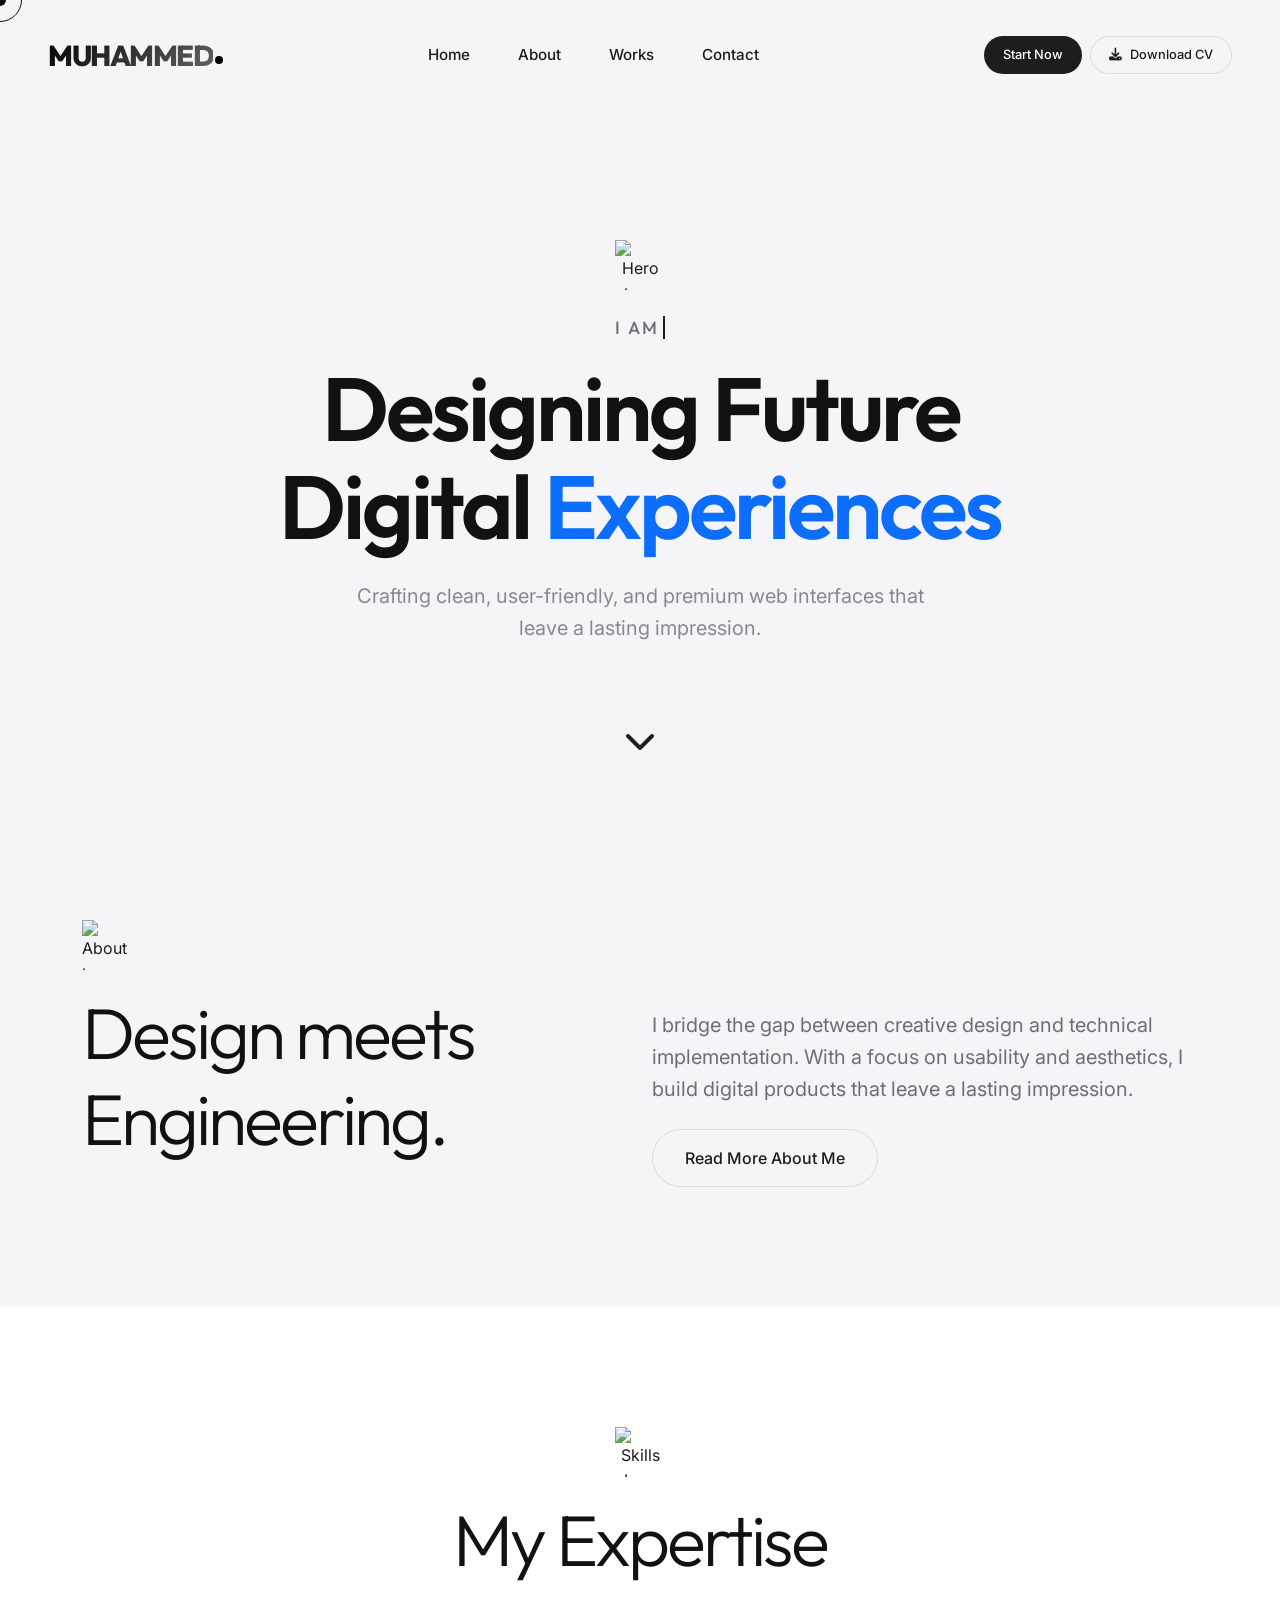
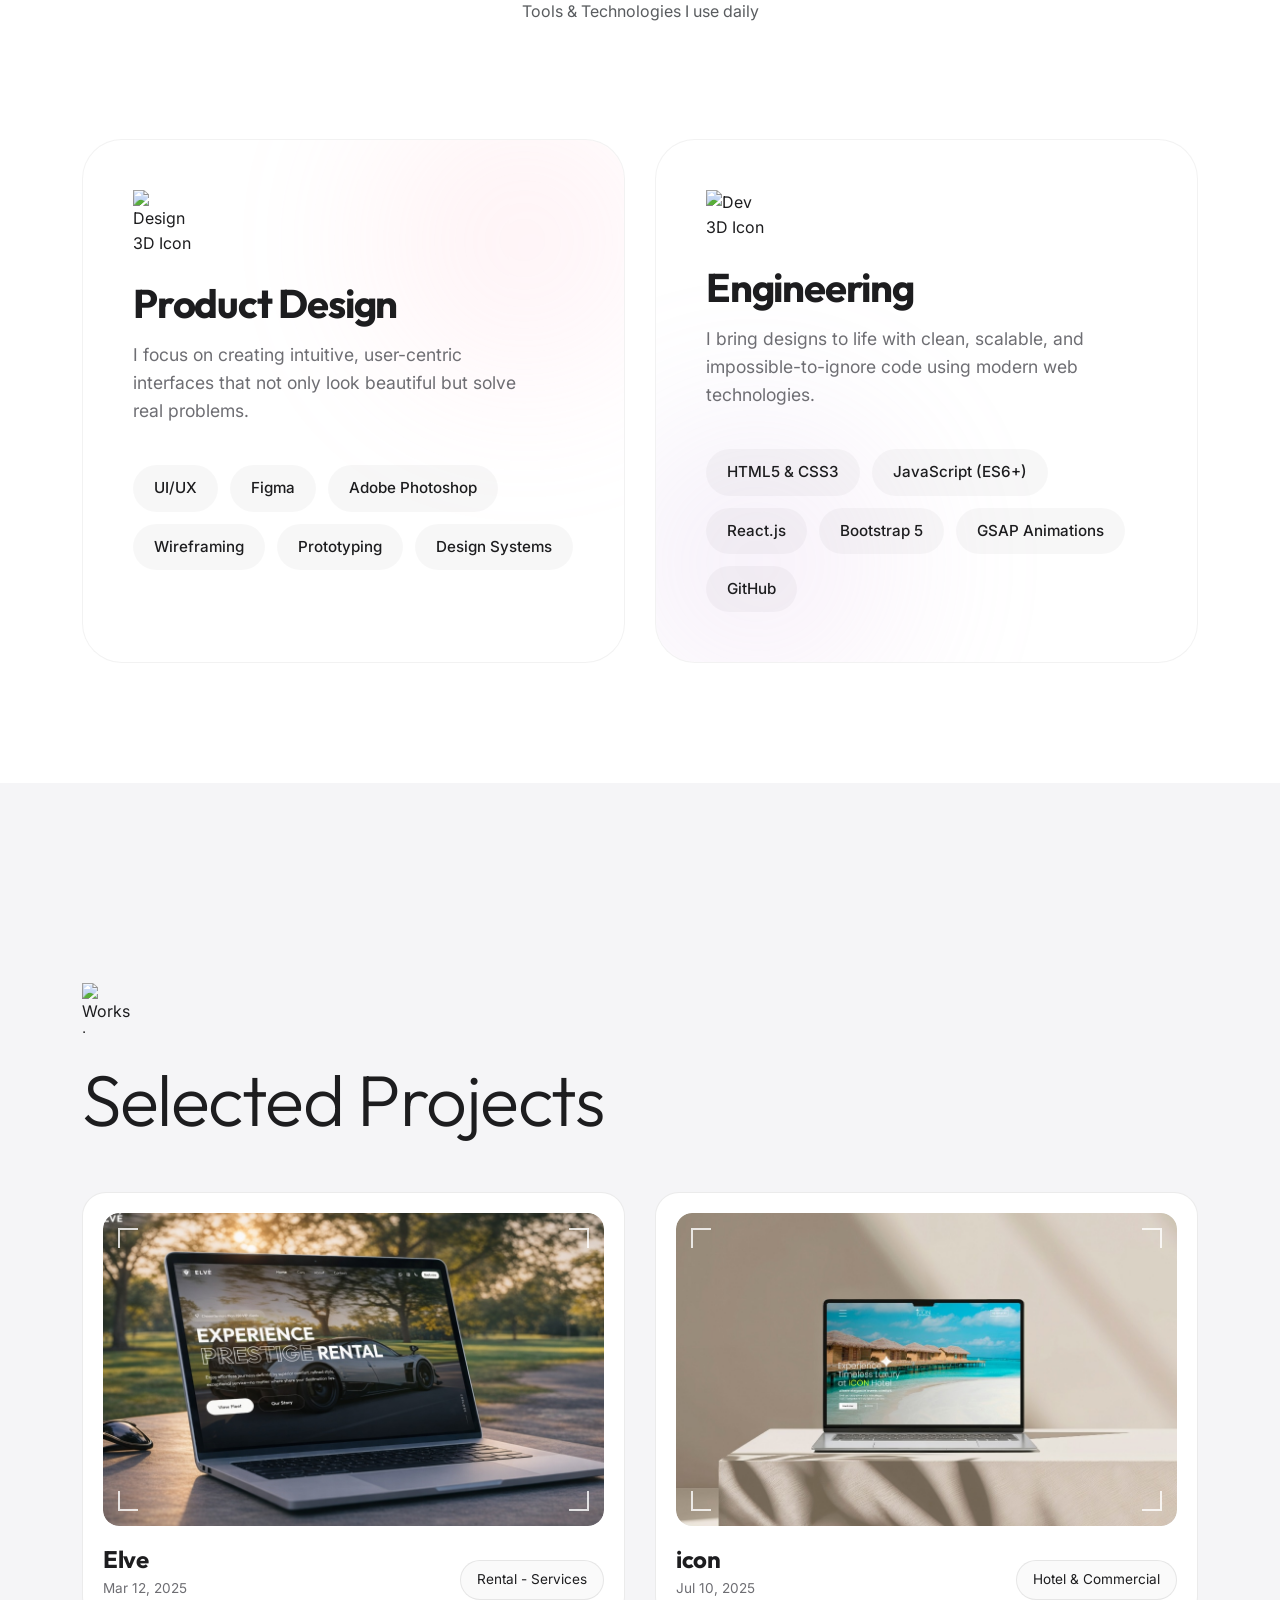
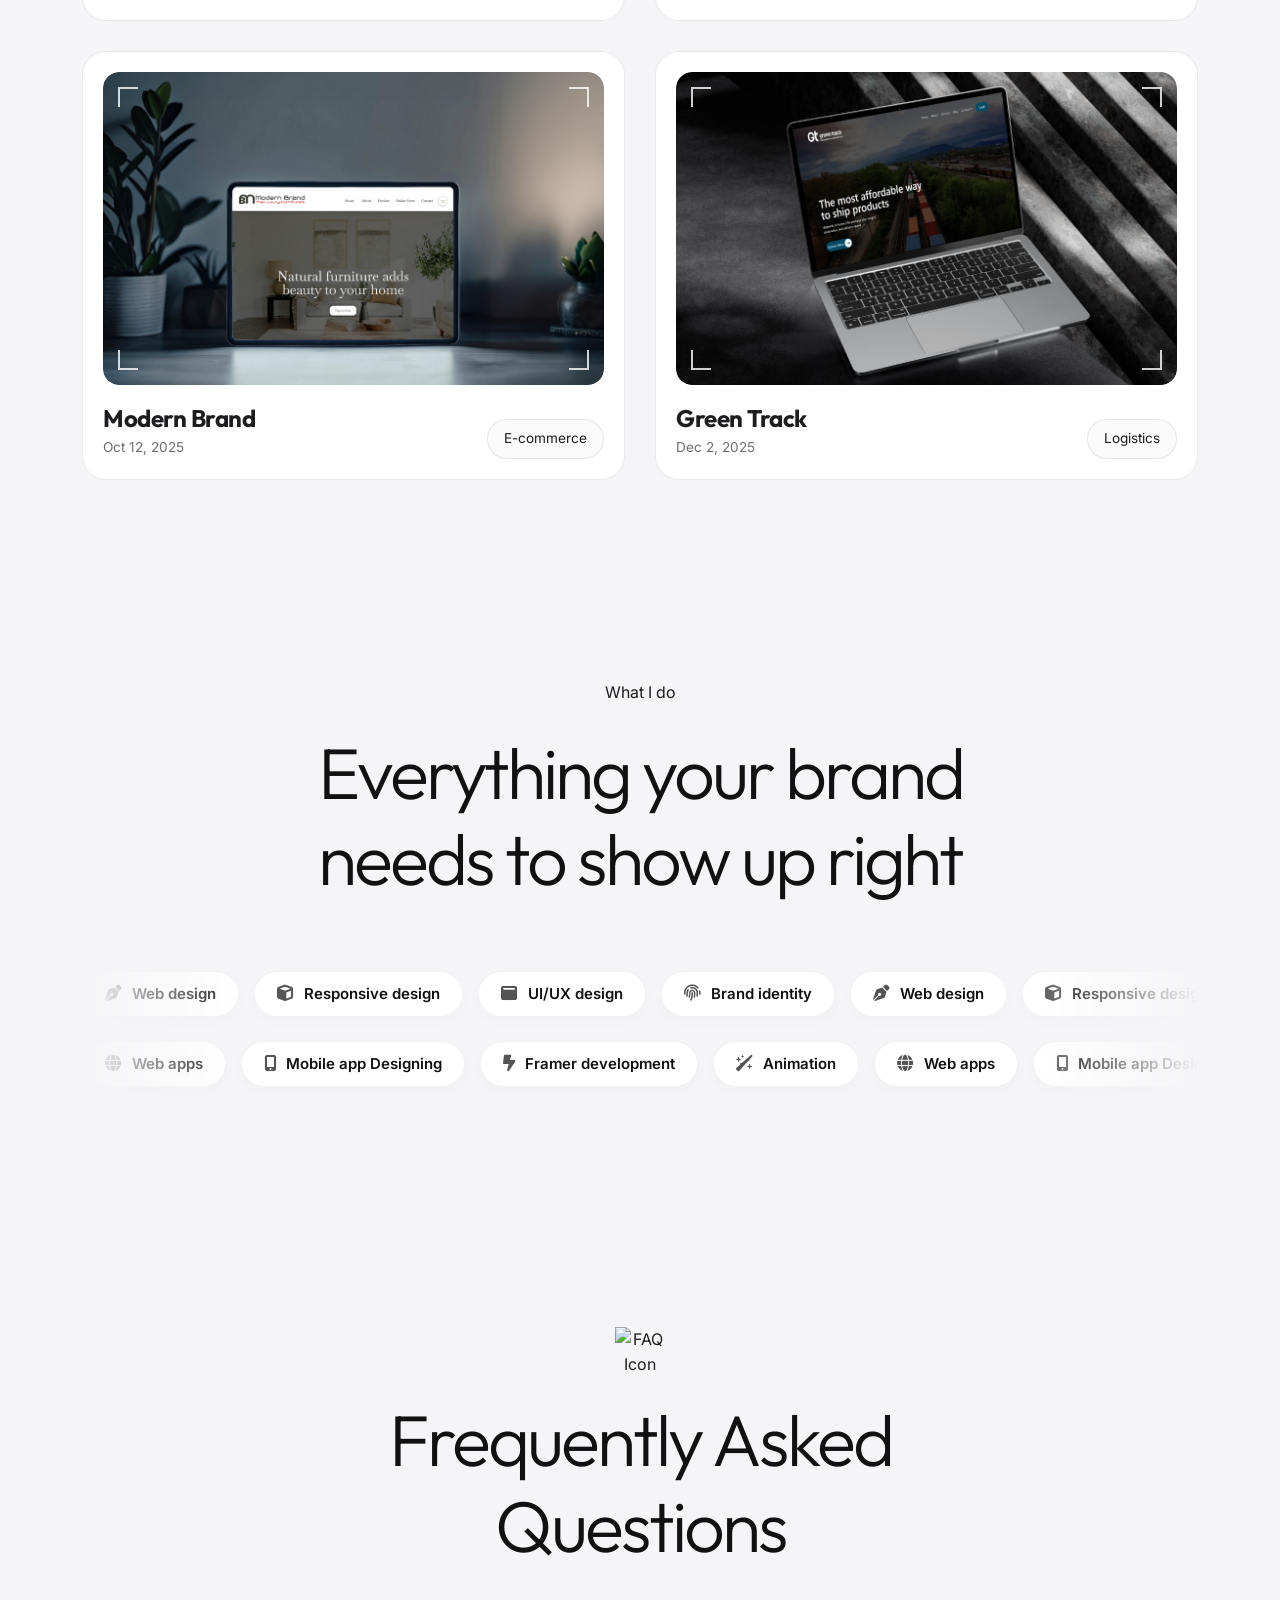
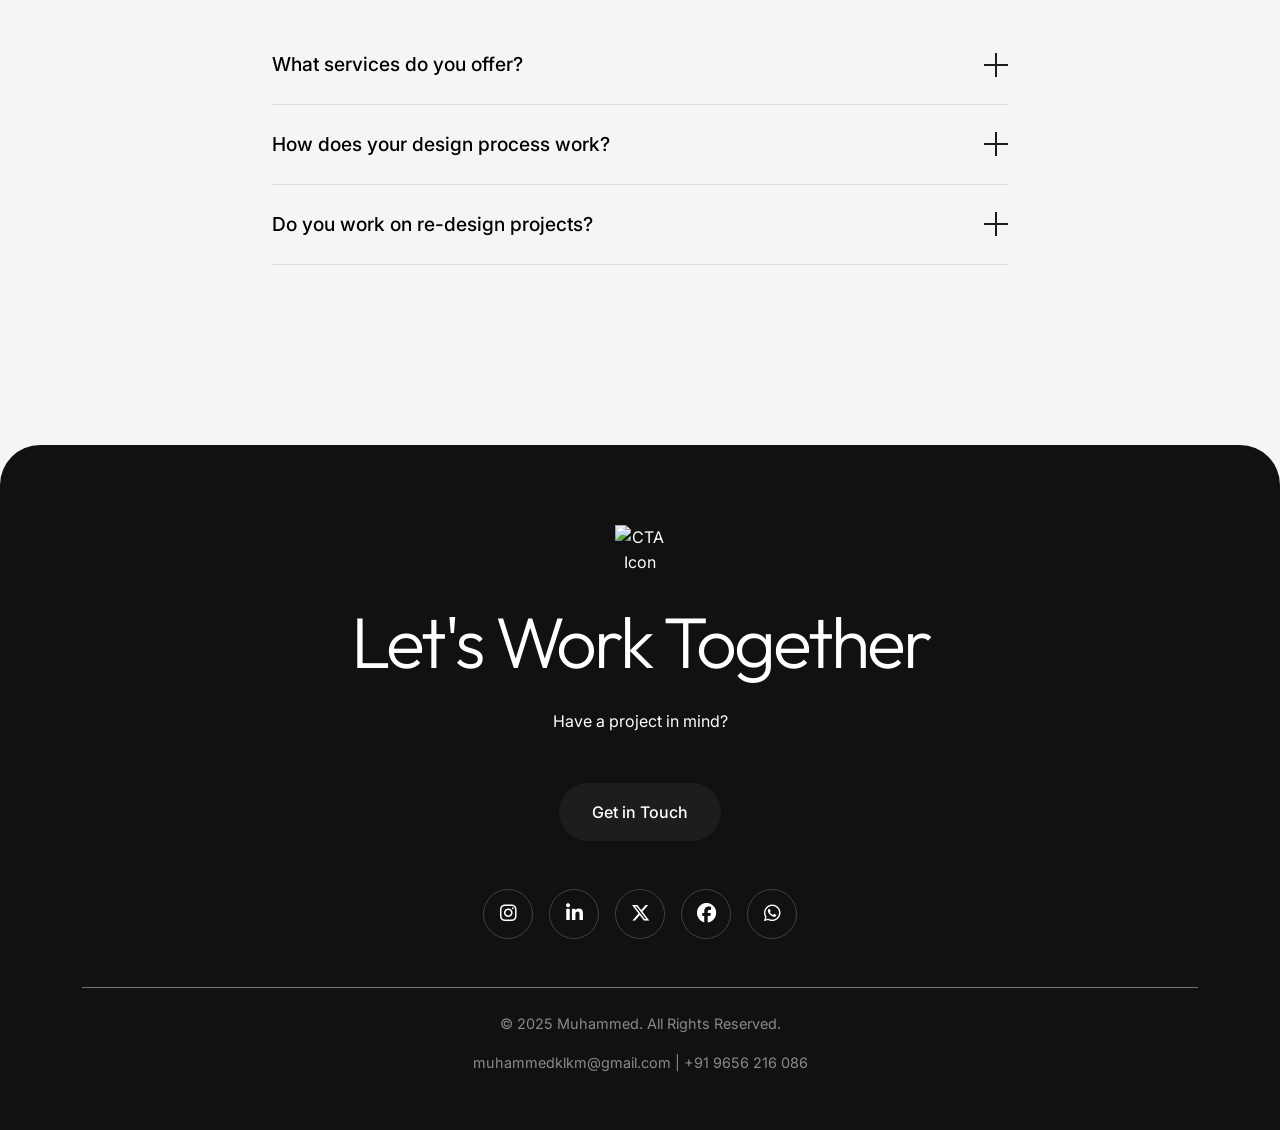
==== index.html @ 7f172de2 "aa" ====
<!DOCTYPE html>
<html lang="en">

<head>
    <meta charset="UTF-8">
    <meta name="viewport" content="width=device-width, initial-scale=1.0">
    <title>Muhammed | UI/UX Designer & Front-End Developer</title>
    <!-- CSS -->
    <link rel="stylesheet" href="https://cdn.jsdelivr.net/npm/bootstrap@5.3.0/dist/css/bootstrap.min.css">
    <link rel="preconnect" href="https://fonts.googleapis.com">
    <link rel="preconnect" href="https://fonts.gstatic.com" crossorigin>
    <link
        href="https://fonts.googleapis.com/css2?family=Inter:wght@300;400;500;600&family=Outfit:wght@400;500;600;700;800&display=swap"
        rel="stylesheet">
    <link rel="stylesheet" href="css/style.css">
    <link rel="stylesheet" href="css/responsive.css">
    <!-- FontAwesome for Social Icons -->
    <link rel="stylesheet" href="https://cdnjs.cloudflare.com/ajax/libs/font-awesome/6.5.1/css/all.min.css">
</head>

<body>

    <!-- Custom Cursor -->
    <div class="cursor-dot"></div>
    <div class="cursor-outline"></div>

    <!-- PRELOADER -->
    <div id="preloader">
        <!-- YOUR SVG NAME -->
        <div class="signature-box">
            <!-- PASTE YOUR SVG CODE HERE -->
            <svg xmlns="http://www.w3.org/2000/svg" viewBox="0 10.899999618530273 176.6999969482422 36.30000686645508"
                data-asc="0.85" width="176.6999969482422" height="36.30000686645508">
                <defs />
                <g fill="#ffffff">
                    <g transform="translate(0, 0)">
                        <path
                            d="M6.65 46.35Q6.25 47.05 5.85 47.05Q5.50 47.05 5.23 46.52Q4.95 46 4.95 45.40Q4.95 44.95 5.10 44.65Q5.80 43.10 6.68 41.38Q7.55 39.65 8.55 37.95Q9.05 36.05 9.28 34.02Q9.50 32 9.50 30Q9.50 26.65 8.75 23.27Q8 19.90 6.25 16.85Q5.95 16.25 5.28 15.60Q4.60 14.95 3.78 14.47Q2.95 14 2.20 14Q1.85 14 1.40 14.27Q0.95 14.55 0.65 14.95Q0.40 15.20 0.30 15.20Q0 15.20 0 14.80Q0 14.70 0.10 14.40Q1.35 12.70 2.85 12.70Q4.30 12.70 5.58 13.75Q6.85 14.80 7.45 15.80Q9.10 18.45 9.82 21.95Q10.55 25.45 10.55 29.30Q10.55 30.75 10.45 32.25Q10.35 33.75 10.15 35.20Q10.80 33.80 11.85 31.88Q12.90 29.95 14.15 27.88Q15.40 25.80 16.75 23.85Q18.10 21.90 19.43 20.42Q20.75 18.95 21.85 18.30L21.75 18.30Q23.05 17.50 24.30 17.50Q25.35 17.50 26.05 18.17Q26.75 18.85 26.75 20.30Q26.75 20.50 26.75 20.70Q26.75 20.90 26.70 21.15Q26.60 22.20 25.95 23.88Q25.30 25.55 24.43 27.50Q23.55 29.45 22.70 31.35Q21.50 33.95 20.52 36.15Q19.55 38.35 19.55 39.15Q19.55 39.50 19.80 39.50Q20.90 39.50 22.32 38.48Q23.75 37.45 25.28 35.88Q26.80 34.30 28.25 32.55Q29.70 30.80 30.90 29.30L31.95 28Q32.20 27.70 32.88 27.13Q33.55 26.55 34.05 26.55Q34.55 26.55 34.55 27.25Q34.55 27.60 34.13 28.57Q33.70 29.55 33.05 30.90Q32.70 31.65 32.25 32.95Q31.80 34.25 31.48 35.77Q31.15 37.30 31.15 38.75Q31.15 40.60 31.93 41.98Q32.70 43.35 34.80 43.35Q35.95 43.35 36.75 42.83Q37.55 42.30 38.05 41.65Q38.40 41.25 38.50 41Q38.75 40.45 38.90 40.45Q39.20 40.45 39.20 40.85Q39.20 41.65 38.48 42.42Q37.75 43.20 36.70 43.73Q35.65 44.25 34.70 44.25Q32.65 44.25 31.50 43.42Q30.35 42.60 29.90 41.23Q29.45 39.85 29.45 38.20Q29.45 36.55 29.82 34.77Q30.20 33 30.55 31.65Q30.20 32 29.78 32.50Q29.35 33 28.80 33.55Q27.75 34.70 26.53 36.02Q25.30 37.35 24.05 38.50Q22.80 39.65 21.65 40.38Q20.50 41.10 19.60 41.10Q19.25 41.10 18.55 40.58Q17.85 40.05 17.90 39.55Q18.10 38.10 19.05 35.92Q20 33.75 21.10 31.40Q22.55 28.45 23.75 25.55Q24.95 22.65 24.95 20.60Q24.95 19.70 24.63 19.40Q24.30 19.10 23.85 19.10Q22.50 19.10 21.05 20.25Q19.60 21.40 18.20 23.25Q16.80 25.10 15.48 27.32Q14.15 29.55 13 31.70Q11.85 33.85 11 35.55Q10.50 36.50 10.10 37.30Q9.70 38.10 9.45 38.55L9.45 38.50Q8.90 40.95 8.25 42.80Q7.60 44.65 6.65 46.35ZM41.75 42.35Q41.55 42.40 41.40 42.42Q41.25 42.45 41.15 42.45Q40.50 42.45 40.50 41.80Q40.50 41.40 40.75 40.80L42.35 37.25Q42.80 36.25 43.30 34.80Q43.80 33.35 43.80 32.10Q43.80 31.90 43.75 31.65Q43.70 31.40 43.45 31.40Q43.15 31.40 42.70 31.75Q42.25 32.10 42.05 32.10Q41.90 32.10 41.90 32Q41.90 31.70 42.35 31.42Q42.80 31.15 43.35 30.95Q43.90 30.75 44.15 30.75Q44.85 30.75 45.18 31.20Q45.50 31.65 45.50 32.30Q45.50 33 45.03 34.17Q44.55 35.35 43.90 36.67Q43.25 38 42.60 39.15Q41.95 40.30 41.60 40.95Q41.45 41.25 41.45 41.40Q41.45 41.70 41.75 41.70Q42.05 41.70 42.30 41.50Q43.10 40.95 44.30 39.67Q45.50 38.40 46.55 36.92Q47.60 35.45 47.95 34.40Q48.10 33.90 48.75 33.90Q49.10 33.90 49.35 34.05Q49.60 34.20 49.60 34.50Q49.60 34.60 49.48 34.92Q49.35 35.25 49.25 35.40Q48.75 36.65 48.20 37.85Q47.65 39.05 47.65 40.35Q47.65 40.85 47.75 40.98Q47.85 41.10 48.05 41.10Q48.45 41.10 49.15 40.40Q49.85 39.70 50.50 38.92Q51.15 38.15 51.35 37.85Q51.60 37.50 51.80 37.50Q51.95 37.50 51.95 37.60Q51.95 37.80 51.60 38.20Q51.25 38.60 50.60 39.50Q49.95 40.40 49.20 41.17Q48.45 41.95 47.80 41.95Q47.00 41.95 46.58 41.42Q46.15 40.90 46.15 40.15Q46.15 39.50 46.43 38.73Q46.70 37.95 46.90 37.45Q46.30 38.05 45.38 39.13Q44.45 40.20 43.50 41.15Q42.55 42.10 41.75 42.35ZM53.75 44.35Q53.50 44.45 53.50 44.20Q53.15 43.10 53 41.88Q52.85 40.65 52.85 39.30Q52.85 37.80 53 36.25Q53.15 34.70 53.35 33.20Q53.75 30.65 54.25 28.10Q54.75 25.55 55.40 23.05Q55.50 22.65 55.78 21.85Q56.05 21.05 56.43 20.15Q56.80 19.25 57.20 18.57Q57.60 17.90 57.95 17.80Q58 17.75 58.10 17.75Q58.20 17.75 58.30 17.90Q58.40 18.05 58.45 18.15Q58.50 18.30 58.50 18.60Q58.50 19.15 58.25 19.65Q57.85 20.60 57.48 21.50Q57.10 22.40 56.75 23.40Q56.15 25.10 55.45 27.73Q54.75 30.35 54.23 33.27Q53.70 36.20 53.55 38.80Q54.10 37.05 55.08 35.33Q56.05 33.60 57.05 32.50Q57.35 32.20 57.75 32.05Q57.90 32 58.10 32Q58.60 32 58.75 32.50Q58.90 32.90 59.23 34.02Q59.55 35.15 60 36.40Q60.45 37.65 60.95 38.55Q61.35 39.25 62.05 39.25Q62.65 39.25 63.23 38.83Q63.80 38.40 64.10 37.90Q64.25 37.65 64.40 37.65Q64.55 37.65 64.55 37.85Q64.55 37.95 64.40 38.20Q64 38.75 63.38 39.35Q62.75 39.95 62.30 40.05Q62.20 40.10 62.05 40.10Q61.90 40.10 61.80 40.10Q61.30 40.10 60.88 39.88Q60.45 39.65 60.10 39.15Q59.40 38.10 58.88 36.77Q58.35 35.45 58.05 34.80Q57.55 33.80 57.15 33.80Q56.80 33.80 56.35 34.35Q55.25 35.75 54.55 37.92Q53.85 40.10 53.60 41.90Q53.65 42.50 53.75 43.02Q53.85 43.55 54 44.05Q54 44.25 53.75 44.35ZM65.85 42.05Q65.20 42.05 64.88 41.50Q64.55 40.95 64.48 40.25Q64.40 39.55 64.45 39.15Q64.75 36.85 66.00 34.55Q67.25 32.25 69.13 30.45Q71.00 28.65 73.10 27.95Q73.50 27.80 73.83 27.75Q74.15 27.70 74.45 27.70Q76.00 27.70 76.00 28.90Q76.00 29.50 75.60 30.10L75.20 30.75Q75.15 30.90 75.05 30.90Q74.95 30.90 74.90 30.75Q74.85 30.60 74.95 30.45Q75.05 30.30 75.13 30.15Q75.20 30 75.30 29.85Q75.55 29.35 75.55 29.10Q75.55 28.75 75.28 28.63Q75.00 28.50 74.60 28.50Q74.40 28.50 74.18 28.52Q73.95 28.55 73.75 28.60Q72.70 28.95 71.93 29.50Q71.15 30.05 70.40 30.90Q69.50 31.85 68.45 33.38Q67.40 34.90 66.63 36.45Q65.85 38 65.70 39.20Q65.60 39.50 65.60 40.15Q65.60 40.60 65.73 41.08Q65.85 41.55 66.20 41.55Q66.65 41.55 67.05 41.10Q67.45 40.65 67.70 40.35Q68.55 39.15 69.60 37.35Q70.65 35.55 71.25 33.95L71.35 33.40Q71.45 33 71.75 32.50Q72.05 32 72.60 32Q73.05 32 73.05 32.50Q73.05 32.55 73.03 32.60Q73.00 32.65 73.00 32.70Q72.80 33.85 72.70 34.98Q72.60 36.10 72.60 37.25Q72.60 39.30 73.00 40.27Q73.40 41.25 74.00 41.25Q74.60 41.25 75.33 40.60Q76.05 39.95 76.73 39.13Q77.40 38.30 77.75 37.85L78.85 36.35Q79.00 36.15 79.10 36.15Q79.20 36.15 79.20 36.30Q79.20 36.55 79.10 36.70Q78.60 37.55 77.93 38.48Q77.25 39.40 76.40 40.40Q75.75 41.20 74.95 41.75Q74.15 42.30 73.45 42.30Q72.80 42.30 72.25 41.70Q71.70 41.10 71.35 39.65Q71.25 39.10 71.18 38.02Q71.10 36.95 71.15 35.80Q70.85 36.55 70.30 37.60Q69.75 38.65 69.03 39.67Q68.30 40.70 67.48 41.38Q66.65 42.05 65.85 42.05ZM80.05 43Q79.60 43 79.33 42.65Q79.05 42.30 79.00 41.95Q79.00 41.55 79.10 41.40Q79.40 40.45 79.55 39.10Q79.70 37.75 79.70 36.35Q79.70 35.50 79.65 34.75Q79.60 34 79.50 33.35Q79.40 32.30 79.05 31.05Q78.70 29.80 77.60 29.10Q77.50 29.10 77.48 28.95Q77.45 28.80 77.55 28.80Q77.75 28.80 77.85 28.90Q79.00 29.55 79.73 31Q80.45 32.45 80.80 34.17Q81.15 35.90 81.15 37.45Q81.15 37.90 81.13 38.30Q81.10 38.70 81.05 39.10Q81.65 37.75 82.43 36.20Q83.20 34.65 84.03 33.33Q84.85 32 85.55 31.45Q85.95 31.10 86.45 30.88Q86.95 30.65 87.45 30.65Q88.15 30.65 88.43 31.10Q88.70 31.55 88.70 32.25Q88.70 33 88.10 34.20Q87.50 35.40 86.78 36.65Q86.05 37.90 85.60 38.73Q85.15 39.55 85.45 39.55Q86.25 39.55 87.15 38.77Q88.05 38 88.93 36.98Q89.80 35.95 90.45 35.15Q90.70 34.85 91.10 34.55Q91.50 34.25 91.95 34.25Q92.35 34.25 92.35 34.65Q92.35 34.80 92.28 34.92Q92.20 35.05 92.15 35.15Q91.70 36.30 91.43 37.50Q91.15 38.70 91.15 39.85Q91.15 40.35 91.25 40.95Q91.35 41.55 92.00 41.55Q92.80 41.55 93.20 40.92Q93.60 40.30 93.80 40.30Q93.90 40.30 93.90 40.45Q93.90 40.85 93.43 41.25Q92.95 41.65 92.40 41.92Q91.85 42.20 91.50 42.20Q90.45 42.20 90.13 41.33Q89.80 40.45 89.80 39.65Q89.80 38.80 90.03 37.90Q90.25 37 90.45 36.20Q90.10 36.55 89.43 37.27Q88.75 38 87.98 38.75Q87.20 39.50 86.48 40.02Q85.75 40.55 85.20 40.55Q85.05 40.55 84.78 40.33Q84.50 40.10 84.50 39.90Q84.45 39.30 84.93 38.15Q85.40 37 85.93 35.88Q86.45 34.75 86.60 34.20Q86.65 34.05 86.80 33.52Q86.95 33 86.95 32.55Q86.95 31.95 86.55 31.95Q85.90 31.95 85.18 32.75Q84.45 33.55 83.78 34.75Q83.10 35.95 82.53 37.30Q81.95 38.65 81.53 39.75Q81.10 40.85 80.95 41.40Q80.95 41.45 80.93 41.48Q80.90 41.50 80.90 41.50L80.95 41.85Q80.80 42.20 80.75 42.48Q80.70 42.75 80.25 42.95Q80.20 42.95 80.18 42.98Q80.15 43 80.05 43ZM96.50 43Q96.05 43 95.78 42.65Q95.50 42.30 95.45 41.95Q95.45 41.55 95.55 41.40Q95.85 40.45 96.00 39.10Q96.15 37.75 96.15 36.35Q96.15 35.50 96.10 34.75Q96.05 34 95.95 33.35Q95.85 32.30 95.50 31.05Q95.15 29.80 94.05 29.10Q93.95 29.10 93.93 28.95Q93.90 28.80 94.00 28.80Q94.20 28.80 94.30 28.90Q95.45 29.55 96.18 31Q96.90 32.45 97.25 34.17Q97.60 35.90 97.60 37.45Q97.60 37.90 97.58 38.30Q97.55 38.70 97.50 39.10Q98.10 37.75 98.88 36.20Q99.65 34.65 100.48 33.33Q101.30 32 102.00 31.45Q102.40 31.10 102.90 30.88Q103.40 30.65 103.90 30.65Q104.60 30.65 104.88 31.10Q105.15 31.55 105.15 32.25Q105.15 33 104.55 34.20Q103.95 35.40 103.23 36.65Q102.50 37.90 102.05 38.73Q101.60 39.55 101.90 39.55Q102.70 39.55 103.60 38.77Q104.50 38 105.38 36.98Q106.25 35.95 106.90 35.15Q107.15 34.85 107.55 34.55Q107.95 34.25 108.40 34.25Q108.80 34.25 108.80 34.65Q108.80 34.80 108.73 34.92Q108.65 35.05 108.60 35.15Q108.15 36.30 107.88 37.50Q107.60 38.70 107.60 39.85Q107.60 40.35 107.70 40.95Q107.80 41.55 108.45 41.55Q109.25 41.55 109.65 40.92Q110.05 40.30 110.25 40.30Q110.35 40.30 110.35 40.45Q110.35 40.85 109.88 41.25Q109.40 41.65 108.85 41.92Q108.30 42.20 107.95 42.20Q106.90 42.20 106.58 41.33Q106.25 40.45 106.25 39.65Q106.25 38.80 106.48 37.90Q106.70 37 106.90 36.20Q106.55 36.55 105.88 37.27Q105.20 38 104.43 38.75Q103.65 39.50 102.93 40.02Q102.20 40.55 101.65 40.55Q101.50 40.55 101.23 40.33Q100.95 40.10 100.95 39.90Q100.90 39.30 101.38 38.15Q101.85 37 102.38 35.88Q102.90 34.75 103.05 34.20Q103.10 34.05 103.25 33.52Q103.40 33 103.40 32.55Q103.40 31.95 103.00 31.95Q102.35 31.95 101.63 32.75Q100.90 33.55 100.23 34.75Q99.55 35.95 98.98 37.30Q98.40 38.65 97.98 39.75Q97.55 40.85 97.40 41.40Q97.40 41.45 97.38 41.48Q97.35 41.50 97.35 41.50L97.40 41.85Q97.25 42.20 97.20 42.48Q97.15 42.75 96.70 42.95Q96.65 42.95 96.63 42.98Q96.60 43 96.50 43ZM113.85 43.05Q112.90 43.15 112.33 42.65Q111.75 42.15 111.75 41.10Q111.75 40 112.25 38.55Q112.75 37.10 113.45 35.75Q114.15 34.40 114.70 33.55Q114.65 33.50 114.53 33.23Q114.40 32.95 114.40 32.75Q114.40 32.55 114.55 32.55Q114.70 32.55 115.10 32.80Q115.45 32.25 115.98 31.50Q116.50 30.75 117.13 30.17Q117.75 29.60 118.45 29.60Q119.20 29.60 119.43 30.35Q119.65 31.10 119.65 31.60Q119.65 32.60 118.90 33.25Q118.15 33.90 117.00 34Q116.55 34 116.08 33.88Q115.60 33.75 115.50 33.65Q115.15 34.35 114.53 35.70Q113.90 37.05 113.40 38.45Q112.90 39.85 112.90 40.80Q112.90 41.35 113.23 41.75Q113.55 42.15 114.20 42.10Q115.20 42 116.38 41.23Q117.55 40.45 118.70 39.33Q119.85 38.20 120.60 37.10Q120.70 36.95 120.80 36.95Q120.90 36.95 120.95 37.10Q121.00 37.25 120.95 37.35Q120.25 38.45 119.03 39.75Q117.80 41.05 116.43 42Q115.05 42.95 113.85 43.05M116.85 33.40Q117.55 33.30 117.85 32.80Q118.15 32.30 118.05 31.60Q118.05 31.40 117.98 31.17Q117.90 30.95 117.65 30.95Q117.20 31 116.63 31.88Q116.05 32.75 115.80 33.15Q115.90 33.20 116.33 33.30Q116.75 33.40 116.85 33.40ZM136.90 46.50Q136.25 46.70 135.55 46.70Q133.95 46.70 132.73 45.63Q131.50 44.55 130.60 42.92Q129.70 41.30 129.15 39.65Q128.60 38 128.35 36.80Q127.20 39 125.80 40.45Q124.80 41.55 124.03 41.88Q123.25 42.20 122.70 42.05Q121.35 41.65 120.80 40.75Q120.30 39.90 120.30 38.60Q120.30 37.20 120.78 35.80Q121.25 34.40 121.75 33.60Q123.65 30.45 127.10 29.25Q126.90 27.60 126.83 25.95Q126.75 24.30 126.75 22.75Q126.75 20.80 126.88 19Q127.00 17.20 127.25 15.65Q127.70 13.15 128.50 12.02Q129.30 10.90 130.15 10.90Q131.15 10.90 132.00 12.30Q132.85 13.70 133.00 16.05Q133.05 16.50 133.05 16.92Q133.05 17.35 133.05 17.80Q133.05 19.95 132.70 22.07Q132.35 24.20 131.95 26.40Q131.90 27 131.73 27.63Q131.55 28.25 131.40 28.90Q131.70 28.90 131.98 28.95Q132.25 29 132.55 29.05Q132.90 29.20 132.90 29.45Q132.90 29.60 132.73 29.70Q132.55 29.80 132.25 29.75Q132.00 29.65 131.73 29.63Q131.45 29.60 131.20 29.60Q130.75 31.15 130.18 32.70Q129.60 34.25 128.95 35.75Q129.20 36.85 129.68 38.58Q130.15 40.30 130.95 42Q131.75 43.70 132.93 44.88Q134.10 46.05 135.75 46.05Q136.35 46.05 137.20 45.80L137.30 45.80Q137.50 45.80 137.50 46Q137.50 46.35 136.90 46.50M127.90 29.10Q128.45 28.95 129.08 28.85Q129.70 28.75 130.40 28.80Q131.10 26.20 131.43 23.60Q131.75 21 131.75 18.60Q131.75 17.90 131.75 17.20Q131.75 16.50 131.65 15.85Q131.50 14 131.03 13.02Q130.55 12.05 130.00 12.05Q128.80 12.05 128.20 15.40Q127.90 17.05 127.78 19.13Q127.65 21.20 127.65 23.40Q127.65 24.90 127.73 26.35Q127.80 27.80 127.90 29.10M128.60 34.20Q129.10 33.05 129.48 31.90Q129.85 30.75 130.20 29.60Q129.15 29.75 128.00 30.20Q128.10 31.20 128.25 32.20Q128.40 33.20 128.60 34.20M122.75 41.60Q123.35 41.80 124.60 40.65Q125.35 40 126.50 38.30Q126.90 37.60 127.30 36.88Q127.70 36.15 128.05 35.40Q127.85 34.20 127.60 33Q127.35 31.80 127.20 30.45Q125.00 31.55 123.45 33.75Q123.15 34.25 122.68 35.25Q122.20 36.25 121.83 37.40Q121.45 38.55 121.45 39.55Q121.45 40.10 121.60 40.55Q121.85 41.40 122.75 41.60ZM147.20 46.70Q146.45 43.90 146.45 40.25Q146.45 36.90 147.08 33.17Q147.70 29.45 148.88 25.88Q150.05 22.30 151.78 19.32Q153.50 16.35 155.70 14.50Q156.50 13.85 157.70 13.30Q158.90 12.75 160.10 12.75Q161.10 12.75 161.93 13.32Q162.75 13.90 163.20 15.35Q163.25 15.50 163.25 15.80Q163.25 16.20 163 16.20Q162.65 16.20 162.50 15.70Q162.30 14.85 161.75 14.52Q161.20 14.20 160.50 14.20Q159.45 14.20 158.33 14.77Q157.20 15.35 156.60 15.90Q153.95 18.35 152.13 21.60Q150.30 24.85 149.22 28.50Q148.15 32.15 147.75 35.85Q149.70 33.10 152.15 30.40Q152.15 30.05 152.30 29.75Q152.45 29.45 152.75 29.40Q152.90 29.40 153 29.50Q156.15 26.25 159.85 23.45Q163.55 20.65 167.58 18.60Q171.60 16.55 175.70 15.65Q176.10 15.65 176.40 15.97Q176.70 16.30 176.70 16.65Q176.70 17.10 176.30 17.15Q170.20 18.40 164.30 21.85Q158.40 25.30 153.65 30.10Q154.05 30.60 154.43 31.23Q154.80 31.85 154.85 32.05Q155.55 33.20 156.75 34.98Q157.95 36.75 159.38 38.58Q160.80 40.40 162.28 41.75Q163.75 43.10 165 43.50Q165.15 43.55 165.28 43.58Q165.40 43.60 165.55 43.60Q165.75 43.60 166.05 43.50Q166.85 43.20 167.20 42.42Q167.55 41.65 167.68 40.73Q167.80 39.80 167.80 39Q167.80 38.80 167.83 38.65Q167.85 38.50 167.85 38.35L167.85 38.25Q167.85 37.95 168.15 37.90L168.25 37.90Q168.70 37.90 168.70 38.35Q168.70 39.30 168.58 40.58Q168.45 41.85 167.95 42.92Q167.45 44 166.30 44.40Q165.80 44.55 165.25 44.55Q164.85 44.55 164.40 44.40Q162.95 43.95 161.45 42.75Q159.95 41.55 158.55 40Q157.15 38.45 156 36.85Q154.85 35.25 154.10 34L154.10 33.95Q154.10 34 153.95 33.70L153.95 33.75Q153.70 33.40 153.25 32.67Q152.80 31.95 152.50 31.35Q151.15 32.80 149.95 34.35Q148.75 35.90 147.75 37.50L147.60 37.65Q147.55 38.30 147.55 38.95Q147.55 39.60 147.55 40.25Q147.55 41.75 147.68 43.33Q147.80 44.90 148 46.30Q148.05 46.45 148.05 46.70Q148.05 47.20 147.75 47.20Q147.35 47.20 147.20 46.70Z" />
                    </g>
                </g>
            </svg>
            <p class="subtitle">
                UI/UX Designer | Front-End Developer
            </p>

        </div>

    </div>



    <!-- Header -->
    <header class="header">
        <div class="container-fluid px-5">
            <div class="d-flex justify-content-between align-items-center">
                <a href="index.html" class="logo-creative hover-target">
                    <span>Muhammed</span>
                    <div class="dot"></div>
                </a>

                <nav class="nav-desktop d-none d-md-flex align-items-center">
                    <a href="index.html" class="nav-link">Home</a>
                    <a href="about.html" class="nav-link">About</a>
                    <a href="works.html" class="nav-link">Works</a>
                    <a href="contact.html" class="nav-link">Contact</a>
                </nav>

                <div class="d-flex align-items-center">
                    <a href="https://forms.google.com" target="_blank"
                        class="btn btn-primary btn-header hover-target d-none d-md-inline-flex">Start Now</a>
                    <a href="assets/MUHAMMED-K.pdf" target="_blank" rel="noopener noreferrer" type="application/pdf"
                        class="btn btn-secondary btn-header hover-target d-none d-md-inline-flex ms-2">

                        <i class="fas fa-download me-2"></i>
                        Download CV

                    </a>
                    <button class="menu-toggle hover-target">
                        <span></span>
                        <span></span>
                        <span></span>
                    </button>
                </div>
            </div>
        </div>
    </header>

    <div class="menu-overlay">
        <a href="index.html" class="hover-target">Home</a>
        <a href="about.html" class="hover-target">About</a>
        <a href="works.html" class="hover-target">Works</a>
        <a href="contact.html" class="hover-target">Contact</a>
        <a href="assets/resume.pdf" download class="btn btn-secondary hover-target mt-4">Download CV</a>
        <a href="https://forms.google.com" target="_blank" class="btn btn-primary hover-target mt-3">Start Now</a>
    </div>

    <!-- Content Wrapper for Lenis -->
    <div id="smooth-wrapper">
        <div id="smooth-content">

            <!-- Hero Section -->
            <section class="hero">
                <div class="container text-center">
                    <div class="row justify-content-center">
                        <div class="col-lg-10">
                            <img src="https://3dicons.sgp1.cdn.digitaloceanspaces.com/v1/dynamic/gradient/rocket-dynamic-gradient.png"
                                alt="Hero Icon" class="section-icon-3d mx-auto hero-reveal">
                            <div class="hero-reveal mb-3 mt-4">
                                <p class="text-lg typewriter-prefix">
                                    I am <span id="typewriter"></span>
                                </p>
                            </div>
                            <h1 class="display-1 mb-4 hero-reveal">Designing Future <br> Digital <span
                                    class="text-primary">Experiences</span></h1>
                            <p class="text-lg opacity-8 hero-reveal mx-auto max-w-600">
                                Crafting clean, user-friendly, and premium web interfaces that leave a lasting
                                impression.
                            </p>
                        </div>
                    </div>
                </div>
                <!-- Scroll Arrow -->
                <div class="hero-reveal hero-arrow-container">
                    <a href="#about-section" id="hero-arrow" class="hero-arrow-link hover-target">
                        <i class="fa-solid fa-chevron-down hero-arrow-icon"></i>
                    </a>
                </div>
            </section>

            <!-- About Preview -->
            <section id="about-section" class="section section-padding">
                <div class="container">
                    <div class="row align-items-end">
                        <div class="col-lg-6 mb-5 mb-lg-0 fade-up">
                            <img src="https://3dicons.sgp1.cdn.digitaloceanspaces.com/v1/dynamic/gradient/boy-dynamic-gradient.png"
                                alt="About Icon" class="section-icon-3d">
                            <h2 class="display-2 mb-4">Design meets <br> Engineering.</h2>
                        </div>
                        <div class="col-lg-6 fade-up">
                            <p class="text-lg mb-4">
                                I bridge the gap between creative design and technical implementation.
                                With a focus on usability and aesthetics, I build digital products that leave a lasting
                                impression.
                            </p>
                            <a href="about.html" class="btn btn-secondary hover-target">Read More About Me</a>
                        </div>
                    </div>
                </div>
            </section>

            <!-- Skills -->
            <section class="section section-padding bg-white-pure">
                <div class="container">
                    <div class="row">
                        <div class="col-12 text-center mb-5 fade-up">
                            <img src="https://3dicons.sgp1.cdn.digitaloceanspaces.com/v1/dynamic/gradient/tool-dynamic-gradient.png"
                                alt="Skills Icon" class="section-icon-3d mx-auto">
                            <h2 class="display-2 mb-3">My Expertise</h2>
                            <p class="text-muted">Tools & Technologies I use daily</p>
                        </div>
                        <div class="col-lg-12 fade-up">
                            <div class="spectrum-grid">
                                <!-- Design Category -->
                                <div class="spectrum-card design-card">
                                    <div class="spectrum-content">
                                        <div class="spectrum-header">
                                            <img src="https://3dicons.sgp1.cdn.digitaloceanspaces.com/v1/dynamic/gradient/camera-dynamic-gradient.png"
                                                alt="Design 3D Icon" class="spectrum-icon">
                                            <h3 class="spectrum-title">Product Design</h3>
                                            <p class="spectrum-desc">
                                                I focus on creating intuitive, user-centric interfaces that not only
                                                look
                                                beautiful but solve real problems.
                                            </p>
                                        </div>
                                        <div class="spectrum-tags">
                                            <span class="spectrum-tag">UI/UX</span>
                                            <span class="spectrum-tag">Figma</span>
                                            <span class="spectrum-tag">Adobe Photoshop</span>
                                            <span class="spectrum-tag">Wireframing</span>
                                            <span class="spectrum-tag">Prototyping</span>
                                            <span class="spectrum-tag">Design Systems</span>
                                        </div>
                                    </div>
                                </div>

                                <!-- Development Category -->
                                <div class="spectrum-card dev-card">
                                    <div class="spectrum-content">
                                        <div class="spectrum-header">
                                            <img src="https://3dicons.sgp1.cdn.digitaloceanspaces.com/v1/dynamic/gradient/computer-dynamic-gradient.png"
                                                alt="Dev 3D Icon" class="spectrum-icon">
                                            <h3 class="spectrum-title">Engineering</h3>
                                            <p class="spectrum-desc">
                                                I bring designs to life with clean, scalable, and impossible-to-ignore
                                                code
                                                using modern web technologies.
                                            </p>
                                        </div>
                                        <div class="spectrum-tags">
                                            <span class="spectrum-tag">HTML5 & CSS3</span>
                                            <span class="spectrum-tag">JavaScript (ES6+)</span>
                                            <span class="spectrum-tag">React.js</span>
                                            <span class="spectrum-tag">Bootstrap 5</span>
                                            <span class="spectrum-tag">GSAP Animations</span>
                                            <span class="spectrum-tag">GitHub</span>
                                        </div>
                                    </div>
                                </div>
                            </div>
                        </div>
                    </div>
                </div>
            </section>
            <!-- Works (Stack Animation) -->
            <section class="section mt-200">
                <div class="container">
                    <img src="https://3dicons.sgp1.cdn.digitaloceanspaces.com/v1/dynamic/gradient/star-dynamic-gradient.png"
                        alt="Works Icon" class="section-icon-3d mb-4 hero-reveal">
                    <h1 class="display-2 mb-5 hero-reveal">Selected Projects</h1>

                    <!-- Works Grid -->
                    <div class="works-grid-new fade-up">
                        <!-- Project 1 -->
                        <a href="./works.html" class="work-item-new hover-target">
                            <div class="work-img-wrapper">
                                <img src="assets/images/work/work1.jpg" alt="Elve">
                                <div class="bracket top-left"></div>
                                <div class="bracket top-right"></div>
                                <div class="bracket bottom-left"></div>
                                <div class="bracket bottom-right"></div>
                                <div class="work-img-overlay">
                                    <div class="work-img-icon">
                                        <i class="fa-solid fa-plus"></i>
                                    </div>
                                </div>
                            </div>
                            <div class="work-info-bottom">
                                <div>
                                    <h3 class="work-title-new">Elve</h3>
                                    <p class="work-date-new">Mar 12, 2025</p>
                                </div>
                                <div class="work-tag-new">
                                    Rental - Services
                                </div>
                            </div>
                        </a>

                        <!-- Project 2 -->
                        <a href="./works.html" class="work-item-new hover-target">
                            <div class="work-img-wrapper">
                                <img src="assets/images/work/work2.jpg" alt="icon">
                                <div class="bracket top-left"></div>
                                <div class="bracket top-right"></div>
                                <div class="bracket bottom-left"></div>
                                <div class="bracket bottom-right"></div>
                                <div class="work-img-overlay">
                                    <div class="work-img-icon">
                                        <i class="fa-solid fa-plus"></i>
                                    </div>
                                </div>
                            </div>
                            <div class="work-info-bottom">
                                <div>
                                    <h3 class="work-title-new">icon</h3>
                                    <p class="work-date-new">Jul 10, 2025</p>
                                </div>
                                <div class="work-tag-new">
                                    Hotel & Commercial
                                </div>
                            </div>
                        </a>

                        <!-- Project 3 -->
                        <a href="./works.html" class="work-item-new hover-target">
                            <div class="work-img-wrapper">
                                <img src="assets/images/work/work3.jpg" alt="Modern Brand">
                                <div class="bracket top-left"></div>
                                <div class="bracket top-right"></div>
                                <div class="bracket bottom-left"></div>
                                <div class="bracket bottom-right"></div>
                                <div class="work-img-overlay">
                                    <div class="work-img-icon">
                                        <i class="fa-solid fa-plus"></i>
                                    </div>
                                </div>
                            </div>
                            <div class="work-info-bottom">
                                <div>
                                    <h3 class="work-title-new">Modern Brand</h3>
                                    <p class="work-date-new">Oct 12, 2025</p>
                                </div>
                                <div class="work-tag-new">
                                    E-commerce
                                </div>
                            </div>
                        </a>

                        <!-- Project 4 -->
                        <a href="./works.html" class="work-item-new hover-target">
                            <div class="work-img-wrapper">
                                <img src="assets/images/work/work4.jpg" alt="Green Track">
                                <div class="bracket top-left"></div>
                                <div class="bracket top-right"></div>
                                <div class="bracket bottom-left"></div>
                                <div class="bracket bottom-right"></div>
                                <div class="work-img-overlay">
                                    <div class="work-img-icon">
                                        <i class="fa-solid fa-plus"></i>
                                    </div>
                                </div>
                            </div>
                            <div class="work-info-bottom">
                                <div>
                                    <h3 class="work-title-new">Green Track</h3>
                                    <p class="work-date-new">Dec 2, 2025</p>
                                </div>
                                <div class="work-tag-new">
                                    Logistics
                                </div>
                            </div>
                        </a>
                    </div>

                </div>
            </section>

            <!-- Marquee -->
            <section class="marquee-section overflow-hidden">
                <div class="container text-center mb-5">
                    <div class="status-pill-box" data-aos="fade-up">
                        <div class="status-dot-green"></div>What I do
                    </div>
                    <h2 class="display-2 mt-4" data-aos="fade-up" data-aos-delay="100">Everything your brand
                        <br>
                        needs to show up right
                    </h2>
                </div>

                <div class="container">
                    <div class="marquee-pill-wrapper">
                        <!-- First Row -->
                        <div class="marquee-pill-track">
                            <div class="marquee-pill-content">
                                <div class="mrq-pill"><i class="fa-solid fa-pen-nib"></i> <span>Web design</span></div>
                                <div class="mrq-pill"><i class="fa-solid fa-cube"></i> <span>Responsive design</span>
                                </div>
                                <div class="mrq-pill"><i class="fa-solid fa-window-maximize"></i> <span>UI/UX
                                        design</span>
                                </div>
                                <div class="mrq-pill"><i class="fa-solid fa-fingerprint"></i> <span>Brand
                                        identity</span></div>
                                <div class="mrq-pill"><i class="fa-solid fa-pen-nib"></i> <span>Web design</span></div>
                                <div class="mrq-pill"><i class="fa-solid fa-cube"></i> <span>Responsive design</span>
                                </div>
                                <div class="mrq-pill"><i class="fa-solid fa-window-maximize"></i> <span>UI/UX
                                        design</span>
                                </div>
                                <div class="mrq-pill"><i class="fa-solid fa-fingerprint"></i> <span>Brand
                                        identity</span></div>
                            </div>
                            <div class="marquee-pill-content">
                                <div class="mrq-pill"><i class="fa-solid fa-pen-nib"></i> <span>Web design</span></div>
                                <div class="mrq-pill"><i class="fa-solid fa-cube"></i> <span>Responsive design</span>
                                </div>
                                <div class="mrq-pill"><i class="fa-solid fa-window-maximize"></i> <span>UI/UX
                                        design</span>
                                </div>
                                <div class="mrq-pill"><i class="fa-solid fa-fingerprint"></i> <span>Brand
                                        identity</span></div>
                                <div class="mrq-pill"><i class="fa-solid fa-pen-nib"></i> <span>Web design</span></div>
                                <div class="mrq-pill"><i class="fa-solid fa-cube"></i> <span>Responsive design</span>
                                </div>
                                <div class="mrq-pill"><i class="fa-solid fa-window-maximize"></i> <span>UI/UX
                                        design</span>
                                </div>
                                <div class="mrq-pill"><i class="fa-solid fa-fingerprint"></i> <span>Brand
                                        identity</span></div>
                            </div>
                        </div>

                        <!-- Second Row -->
                        <div class="marquee-pill-track mt-4">
                            <div class="marquee-pill-content reverse">
                                <div class="mrq-pill"><i class="fa-solid fa-globe"></i> <span>Web apps</span></div>
                                <div class="mrq-pill"><i class="fa-solid fa-mobile-screen-button"></i> <span>Mobile app
                                        Designing</span>
                                </div>
                                <div class="mrq-pill"><i class="fa-solid fa-bolt-lightning"></i> <span>Framer
                                        development</span>
                                </div>
                                <div class="mrq-pill"><i class="fa-solid fa-wand-sparkles"></i> <span>Animation</span>
                                </div>
                                <div class="mrq-pill"><i class="fa-solid fa-globe"></i> <span>Web apps</span></div>
                                <div class="mrq-pill"><i class="fa-solid fa-mobile-screen-button"></i> <span>Mobile app
                                        Designing</span>
                                </div>
                                <div class="mrq-pill"><i class="fa-solid fa-bolt-lightning"></i> <span>Framer
                                        development</span>
                                </div>
                                <div class="mrq-pill"><i class="fa-solid fa-wand-sparkles"></i> <span>Animation</span>
                                </div>
                            </div>
                            <div class="marquee-pill-content reverse">
                                <div class="mrq-pill"><i class="fa-solid fa-globe"></i> <span>Web apps</span></div>
                                <div class="mrq-pill"><i class="fa-solid fa-mobile-screen-button"></i> <span>Mobile app
                                        Designing</span>
                                </div>
                                <div class="mrq-pill"><i class="fa-solid fa-bolt-lightning"></i> <span>Framer
                                        development</span>
                                </div>
                                <div class="mrq-pill"><i class="fa-solid fa-wand-sparkles"></i> <span>Animation</span>
                                </div>
                                <div class="mrq-pill"><i class="fa-solid fa-globe"></i> <span>Web apps</span></div>
                                <div class="mrq-pill"><i class="fa-solid fa-mobile-screen-button"></i> <span>Mobile app
                                        Designing</span>
                                </div>
                                <div class="mrq-pill"><i class="fa-solid fa-bolt-lightning"></i> <span>Framer
                                        development</span>
                                </div>
                                <div class="mrq-pill"><i class="fa-solid fa-wand-sparkles"></i> <span>Animation</span>
                                </div>
                            </div>
                        </div>
                    </div>
                </div>
            </section>

            <!-- FAQ -->
            <section class="section section-padding">
                <div class="container">
                    <div class="row justify-content-center">
                        <div class="col-lg-8 text-center mb-5 fade-up">
                            <img src="https://3dicons.sgp1.cdn.digitaloceanspaces.com/v1/dynamic/gradient/chat-bubble-dynamic-gradient.png"
                                alt="FAQ Icon" class="section-icon-3d mx-auto">
                            <h2 class="display-2">Frequently Asked Questions</h2>
                        </div>
                        <div class="col-lg-8">
                            <div class="accordion-item fade-up">
                                <button class="accordion-header hover-target">
                                    <span class="accordion-title">What services do you offer?</span>
                                    <div class="accordion-icon"></div>
                                </button>
                                <div class="accordion-content">
                                    <div class="accordion-body">
                                        I specialize in complete web design and development solutions. This includes
                                        UI/UX design, wireframing, high-fidelity prototyping, and front-end development
                                        using modern technologies like HTML, CSS, JS, and GSAP.
                                    </div>
                                </div>
                            </div>

                            <div class="accordion-item fade-up">
                                <button class="accordion-header hover-target">
                                    <span class="accordion-title">How does your design process work?</span>
                                    <div class="accordion-icon"></div>
                                </button>
                                <div class="accordion-content">
                                    <div class="accordion-body">
                                        I follow a user-centric approach: Research -> Strategy -> Design -> Development
                                        -> Testing. I ensure you are involved at every step to align the final product
                                        with your vision.
                                    </div>
                                </div>
                            </div>

                            <div class="accordion-item fade-up">
                                <button class="accordion-header hover-target">
                                    <span class="accordion-title">Do you work on re-design projects?</span>
                                    <div class="accordion-icon"></div>
                                </button>
                                <div class="accordion-content">
                                    <div class="accordion-body">
                                        Absolutely! I love giving existing products a fresh, modern look while improving
                                        their usability and performance.
                                    </div>
                                </div>
                            </div>

                        </div>
                    </div>
                </div>
            </section>

            <!-- Footer -->
            <footer class="footer">
                <div class="container text-center">
                    <img src="https://3dicons.sgp1.cdn.digitaloceanspaces.com/v1/dynamic/gradient/gift-dynamic-gradient.png"
                        alt="CTA Icon" class="section-icon-3d mx-auto mb-4 scale-up">
                    <h2 class="display-2 footMnText mb-4">Let's Work Together</h2>
                    <p class="text-muted footMnText mb-5">Have a project in mind?</p>
                    <a href="contact.html" class="btn btn-primary hover-target mb-5">Get in Touch</a>

                    <div class="d-flex justify-content-center mb-5">
                        <a href="https://instagram.com" target="_blank" class="social-link hover-target"><i
                                class="fa-brands fa-instagram"></i></a>
                        <a href="https://linkedin.com" target="_blank" class="social-link hover-target"><i
                                class="fa-brands fa-linkedin-in"></i></a>
                        <a href="https://twitter.com" target="_blank" class="social-link hover-target"><i
                                class="fa-brands fa-x-twitter"></i></a>
                        <a href="https://facebook.com" target="_blank" class="social-link hover-target"><i
                                class="fa-brands fa-facebook"></i></a>
                        <a href="https://wa.me/919656216086" target="_blank" class="social-link hover-target"><i
                                class="fa-brands fa-whatsapp"></i></a>
                    </div>

                    <div class="border-top border-secondary pt-4">
                        <p class="opacity-5 fs-0-9">&copy; 2025 Muhammed. All Rights Reserved.</p>
                        <p class="opacity-5 fs-0-9">muhammedklkm@gmail.com | +91 9656 216 086</p>
                    </div>
                </div>
            </footer>

        </div>
    </div>

    <!-- Scripts -->
    <script src="https://cdnjs.cloudflare.com/ajax/libs/gsap/3.12.5/gsap.min.js"></script>
    <script src="https://cdnjs.cloudflare.com/ajax/libs/gsap/3.12.5/ScrollTrigger.min.js"></script>
    <script src="https://unpkg.com/lenis@1.1.20/dist/lenis.min.js"></script>
    <script src="js/main.js"></script>


    <script>

        window.addEventListener("load", () => {
            setTimeout(() => {
                document.body.classList.add("loaded");
            }, 2050);
        });

    </script>
</body>

</html>
---- css/style.css ----
/* --- Variables --- */
:root {
    --font-heading: 'Outfit', sans-serif;
    --font-body: 'Inter', sans-serif;

    --color-bg: #f5f5f7;
    --color-text: #1d1d1f;
    --color-text-light: #6e6e73;
    --color-accent: #000000;
    /* Minimalist accent */
    --color-white: #ffffff;
    --color-border: rgba(0, 0, 0, 0.1);

    --radius-sm: 8px;
    --radius-md: 16px;
    --radius-lg: 32px;

    --shadow-soft: 0 10px 40px -10px rgba(0, 0, 0, 0.05);
    /* Neumorphic-ish */
    --shadow-hover: 0 20px 60px -10px rgba(0, 0, 0, 0.048);

    --spacing-section: 120px;
    --spacing-sm: 60px;
}

/* --- Reset & Base --- */
*,
*::before,
*::after {
    margin: 0;
    padding: 0;
    box-sizing: border-box;
}

html,
body {
    width: 100%;
    overflow-x: hidden;
    background-color: var(--color-bg);
    color: var(--color-text);
    font-family: var(--font-body);
    font-size: 16px;
    line-height: 1.6;
    -webkit-font-smoothing: antialiased;
}

a {
    text-decoration: none;
    color: inherit;
}

ul {
    list-style: none;
}

img {
    max-width: 100%;
    display: block;
}

h1,
h2,
h3,
h4,
h5,
h6 {
    font-family: var(--font-heading);
    color: var(--color-text);
    font-weight: 600;
    line-height: 1.1;
    letter-spacing: -0.02em;
}

h2 {
    font-size: clamp(32px, 5vw, 64px);
    font-weight: 600;
    line-height: 1.1;
    letter-spacing: -3px;
    color: #111;
}

/* --- Lenis Smooth Scroll --- */
html.lenis {
    height: auto;
}

.lenis.lenis-smooth {
    scroll-behavior: auto;
}

.lenis.lenis-smooth [data-lenis-prevent] {
    overscroll-behavior: contain;
}

.lenis.lenis-stopped {
    overflow: hidden;
}

.lenis.lenis-scrolling iframe {
    pointer-events: none;
}


/* --- New Model Cursor (Cinema Lens) --- */
:root {
    --cursor-size: 12px;
    --cursor-outline-size: 44px;
}


.cursor-dot,
.cursor-outline {
    position: fixed;
    top: 0;
    left: 0;
    transform: translate(-50%, -50%);
    pointer-events: none;
    z-index: 100000;
    border-radius: 50%;
    mix-blend-mode: difference;
}

.cursor-dot {
    width: var(--cursor-size);
    height: var(--cursor-size);
    background-color: #fff;
    transition: width 0.3s ease, height 0.3s ease, background-color 0.3s ease;
}

.cursor-outline {
    width: var(--cursor-outline-size);
    height: var(--cursor-outline-size);
    border: 1.5px solid #fff;
    transition: width 0.4s cubic-bezier(0.19, 1, 0.22, 1),
        height 0.4s cubic-bezier(0.19, 1, 0.22, 1),
        border-color 0.3s ease,
        background-color 0.3s ease;
}


/* PRELOADER */
#preloader {
    position: fixed;
    inset: 0;
    background: #0051ff;
    display: flex;
    justify-content: center;
    align-items: center;
    z-index: 99999;
    overflow: hidden;
    transition: .15s linear;
}

.signature-box {
    display: flex;
    flex-direction: column;
    justify-content: center;
    align-items: center;
}

/* SVG SIZE */
.signature-box svg {
    width: 700px;
    max-width: 95%;
    display: block;
    margin: 0 auto;
}

/* SVG PATH ANIMATION */
.signature-box path {
    fill: transparent !important;
    stroke: #fff !important;
    stroke-width: 1.8 !important;
    stroke-linecap: round;
    stroke-linejoin: round;
    stroke-dasharray: 3000;
    stroke-dashoffset: 3000;
    animation: signature 20.5s linear forwards;
}



/* DRAW EFFECT */
@keyframes signature {
    to {
        stroke-dashoffset: 0;
        fill: #fff;
    }
}

.subtitle {
    font-size: 14px;
    margin-top: 20px;
    text-align: center;
    color: #fff;
    opacity: .8;
}

/* REMOVE PRELOADER */
body.loaded #preloader {
    opacity: 0;
    visibility: hidden;
}


body.hovering .cursor-dot {
    width: 6px;
    height: 6px;
}

body.hovering .cursor-outline {
    width: 80px;
    height: 80px;
    background-color: rgba(255, 255, 255, 1);
    border-color: transparent;
}

.display-1 {
    font-size: clamp(32px, 7vw, 98px);
    font-weight: 600;
    line-height: 1.1;
    letter-spacing: -3px;
    color: #111;
}

.display-2 {
    font-size: clamp(2.5rem, 6vw, 4.5rem);
}

.text-lg {
    font-size: 1.25rem;
    font-weight: 400;
    color: var(--color-text-light);
}

/* --- Components --- */
.btn {
    display: inline-flex;
    align-items: center;
    justify-content: center;
    padding: 16px 32px;
    border-radius: 100px;
    font-weight: 500;
    font-size: 1rem;
    transition: all 0.3s ease;
    border: 1px solid transparent;
    cursor: pointer;
}

.btn-primary {
    background-color: var(--color-text);
    color: var(--color-white);
}

.btn-primary:hover {
    transform: scale(1.05);
    box-shadow: 0 10px 20px rgba(0, 0, 0, 0.1);
}

.btn-secondary {
    background-color: transparent;
    border: 1px solid var(--color-border);
    color: var(--color-text);
}

.btn-secondary:hover {
    background-color: var(--color-white);
    border-color: var(--color-text);
    color: var(--color-text);
}

/* --- Creative Logo --- */
.logo-creative {
    font-family: var(--font-heading);
    font-size: 1.8rem;
    font-weight: 800;
    text-transform: uppercase;
    letter-spacing: -0.05em;
    display: flex;
    align-items: center;
    gap: 2px;
}

.logo-creative span {
    background: linear-gradient(135deg, #000 0%, #666 100%);
    background-clip: text;
    -webkit-background-clip: text;
    -webkit-text-fill-color: transparent;
}

.logo-creative .dot {
    width: 8px;
    height: 8px;
    background: #000;
    border-radius: 50%;
    margin-top: 10px;
    -webkit-text-fill-color: initial;
}

/* --- Header --- */
.header {
    position: fixed;
    top: 0;
    left: 0;
    width: 100%;
    padding: 32px 0;
    z-index: 2000;
    transition: all 0.4s cubic-bezier(0.165, 0.84, 0.44, 1);
}

.header.scrolled {
    padding: 16px 0;
    background: rgba(245, 245, 247, 0.8);
    backdrop-filter: blur(15px);
    box-shadow: 0 4px 30px rgba(0, 0, 0, 0.03);
}

.btn-header {
    padding: 8px 18px !important;
    font-size: 0.8rem !important;
}

.nav-link {
    font-size: 0.95rem;
    font-weight: 500;
    margin: 0 24px;
    color: var(--color-text);
    position: relative;
    transition: opacity 0.3s ease;
}

.nav-link:hover {
    opacity: 0.6;
}

/* --- Mobile Menu Toggle --- */
.menu-toggle {
    display: none;
    flex-direction: column;
    gap: 6px;
    background: none;
    border: none;
    padding: 10px;
    z-index: 1100;
}

.menu-toggle span {
    display: block;
    width: 28px;
    height: 2px;
    background: #000;
    /* Ensure black for visibility */
    transition: all 0.3s cubic-bezier(0.165, 0.84, 0.44, 1);
}

/* --- Mobile Overlay --- */
.menu-overlay {
    position: fixed;
    top: 0;
    right: -100%;
    width: 100%;
    height: 100vh;
    background: var(--color-bg);
    z-index: 1500;
    display: flex;
    flex-direction: column;
    justify-content: center;
    align-items: center;
    transition: 0.6s cubic-bezier(0.77, 0, 0.175, 1);
}

.menu-overlay.active {
    right: 0;
}

.menu-overlay a {
    font-size: 3rem;
    font-weight: 700;
    margin: 15px 0;
    font-family: var(--font-heading);
    transition: 0.3s ease;
}

.menu-overlay a:hover {
    transform: translateX(10px);
    color: var(--color-text-light);
}

.header .btn-primary {
    margin-left: 20px;
}


/* --- Section Icons --- */
.section-icon-3d {
    width: 50px;
    height: 50px;
    object-fit: contain;
    margin-bottom: 20px;
    display: block;
}

/* --- Hero --- */
.hero {
    min-height: 800px;
    display: flex;
    align-items: center;
    padding-top: 100px;
    position: relative;
    overflow: hidden;
}

.scroll-indicator {
    position: absolute;
    bottom: 40px;
    left: 50%;
    transform: translateX(-50%);
    display: flex;
    flex-direction: column;
    align-items: center;
    gap: 8px;
    opacity: 0.6;
}

.mouse {
    width: 24px;
    height: 40px;
    border: 2px solid var(--color-text-light);
    border-radius: 20px;
    position: relative;
}

.wheel {
    width: 4px;
    height: 8px;
    background-color: var(--color-text-light);
    border-radius: 2px;
    position: absolute;
    top: 6px;
    left: 50%;
    transform: translateX(-50%);
    animation: scrollWheel 2s infinite;
}

@keyframes scrollWheel {
    0% {
        top: 6px;
        opacity: 1;
    }

    100% {
        top: 20px;
        opacity: 0;
    }
}

/* --- Spectrum Skills Section --- */
.spectrum-grid {
    display: grid;
    grid-template-columns: repeat(2, 1fr);
    gap: 30px;
    margin-top: 50px;
}

@media (max-width: 992px) {
    .spectrum-grid {
        grid-template-columns: 1fr;
    }
}

.spectrum-card {
    background: #ffffff;
    border-radius: 40px;
    padding: 50px;
    position: relative;
    overflow: hidden;
    transition: all 0.5s cubic-bezier(0.22, 1, 0.36, 1);
    border: 1px solid rgba(0, 0, 0, 0.05);
    display: flex;
    flex-direction: column;
    justify-content: space-between;
    min-height: 400px;
}

.spectrum-card:hover {
    transform: translateY(-5px);
    box-shadow: 0 30px 60px -15px rgba(0, 0, 0, 0.1);
    border-color: rgba(0, 0, 0, 0.1);
}

/* Gradient Blobs */
.spectrum-card::before {
    content: '';
    position: absolute;
    width: 300px;
    height: 300px;
    border-radius: 50%;
    filter: blur(80px);
    opacity: 0.15;
    z-index: 0;
    transition: opacity 0.5s ease;
}

.spectrum-card.design-card::before {
    background: linear-gradient(135deg, #FF9A9E 0%, #FECFEF 100%);
    top: -50px;
    right: -50px;
}

.spectrum-card.dev-card::before {
    background: linear-gradient(135deg, #A18CD1 0%, #FBC2EB 100%);
    bottom: -50px;
    left: -50px;
}

.spectrum-content {
    position: relative;
    z-index: 1;
}

.spectrum-header {
    margin-bottom: 40px;
}

.spectrum-icon {
    width: 60px;
    margin-bottom: 24px;
    display: block;
}

.spectrum-title {
    font-size: 2.5rem;
    font-weight: 700;
    margin-bottom: 16px;
    letter-spacing: -0.03em;
}

.spectrum-desc {
    font-size: 1.1rem;
    color: var(--color-text-light);
    max-width: 90%;
    line-height: 1.6;
}

.spectrum-tags {
    display: flex;
    flex-wrap: wrap;
    gap: 12px;
}

.spectrum-tag {
    padding: 10px 20px;
    background: rgba(0, 0, 0, 0.03);
    border-radius: 100px;
    font-size: 0.95rem;
    font-weight: 500;
    color: var(--color-text);
    transition: all 0.3s ease;
    border: 1px solid transparent;
}

.spectrum-card:hover .spectrum-tag {
    background: #fff;
    box-shadow: 0 4px 15px rgba(0, 0, 0, 0.05);
    transform: translateY(-2px);
}

/* --- Featured Works Stack --- */
.works-section {
    position: relative;
}

.stack-wrapper {
    position: relative;
    height: 100vh;
}

.stack-cards {
    position: sticky;
    top: 0;
    height: 100vh;
    display: flex;
    align-items: center;
    justify-content: center;
    overflow: hidden;
}

.stack-card {
    position: absolute;
    width: 90%;
    max-width: 1000px;
    height: 60vh;
    background: var(--color-white);
    border-radius: var(--radius-lg);
    box-shadow: var(--shadow-soft);
    display: flex;
    overflow: hidden;
    transform-origin: center bottom;
}

.card-img-col {
    width: 60%;
    height: 100%;
}

.card-img {
    width: 100%;
    height: 100%;
    object-fit: cover;
}

.card-content-col {
    width: 40%;
    padding: 40px;
    display: flex;
    flex-direction: column;
    justify-content: center;
}

/* --- Marquee --- */
.marquee-container {
    padding: 80px 0;
    border-top: 1px solid var(--color-border);
    border-bottom: 1px solid var(--color-border);
    overflow: hidden;
    background: var(--color-white);
}

.marquee-content {
    display: flex;
    white-space: nowrap;
    will-change: transform;
}

.marquee-item {
    font-size: 4rem;
    font-weight: 800;
    text-transform: uppercase;
    color: transparent;
    -webkit-text-stroke: 1px var(--color-text-light);
    margin-right: 60px;
    font-family: var(--font-heading);
}

/* --- FAQ --- */
.accordion-item {
    border-bottom: 1px solid var(--color-border);
}

.accordion-header {
    width: 100%;
    padding: 24px 0;
    display: flex;
    justify-content: space-between;
    align-items: center;
    background: none;
    border: none;
    text-align: left;
}

.accordion-title {
    font-size: 1.2rem;
    font-weight: 500;
}

.accordion-icon {
    width: 24px;
    height: 24px;
    position: relative;
    transition: transform 0.3s ease;
}

.accordion-icon::after,
.accordion-icon::before {
    content: '';
    position: absolute;
    background: var(--color-text);
    top: 50%;
    left: 50%;
    transform: translate(-50%, -50%);
}

.accordion-icon::before {
    width: 100%;
    height: 2px;
}

.accordion-icon::after {
    width: 2px;
    height: 100%;
    transition: transform 0.3s ease;
}

.active .accordion-icon::after {
    transform: translate(-50%, -50%) rotate(90deg);
}

.active .accordion-icon {
    transform: rotate(45deg);
}

.accordion-content {
    height: 0;
    overflow: hidden;
    transition: height 0.5s cubic-bezier(0.22, 1, 0.36, 1);
}

.accordion-body {
    padding-bottom: 24px;
    color: var(--color-text-light);
    line-height: 1.6;
    max-width: 90%;
}

/* --- Footer --- */
.footer {
    padding: 80px 0 40px;
    background-color: #111;
    color: #fff;
    border-radius: 40px 40px 0 0;
    margin-top: 60px;
    position: relative;
    z-index: 10;
}

.social-link {
    display: inline-flex;
    align-items: center;
    justify-content: center;
    width: 50px;
    height: 50px;
    border: 1px solid rgba(255, 255, 255, 0.2);
    border-radius: 50%;
    margin: 0 8px;
    transition: all 0.3s ease;
    font-size: 1.2rem;
}

.social-link:hover {
    background: #fff;
    color: #000;
    border-color: #fff;
}

/* --- Contact Page --- */
.contact-hero {
    padding: 160px 0 80px;
}

.form-control {
    width: 100%;
    background: none;
    border: none;
    border-bottom: 1px solid var(--color-border);
    padding: 16px 0;
    font-family: var(--font-body);
    font-size: 1.1rem;
    color: var(--color-text);
    transition: border-color 0.3s ease;
}

.form-control:focus {
    outline: none;
    border-color: var(--color-text);
}

.form-group {
    margin-bottom: 40px;
}

/* --- Contact Us 3D Icons --- */
.contact-item-wrapper {
    display: flex;
    align-items: center;
    margin-bottom: 40px;
}

.contact-3d-icon {
    width: 60px;
    height: 60px;
    object-fit: contain;
    margin-right: 20px;
    transition: transform 0.3s cubic-bezier(0.175, 0.885, 0.32, 1.275);
    filter: drop-shadow(0 10px 15px rgba(0, 0, 0, 0.1));
}

.contact-item-wrapper:hover .contact-3d-icon {
    transform: scale(1.3) rotate(10deg);
}

/* --- Responsive --- */

/* --- Hero Shapes --- */
.hero-shapes {
    position: absolute;
    top: 0;
    left: 0;
    width: 100%;
    height: 100%;
    pointer-events: none;
    z-index: -1;
    overflow: hidden;
}

.shape {
    position: absolute;
    opacity: 0.8;
    filter: blur(10px);
}

.shape-1 {
    top: 10%;
    left: 5%;
    width: 300px;
    animation: float 10s ease-in-out infinite;
}

.shape-2 {
    bottom: 20%;
    right: 5%;
    width: 250px;
    animation: float 14s ease-in-out infinite reverse;
}

/* --- Typewriter --- */
.typewriter-prefix {
    font-weight: 500;
    font-family: var(--font-heading);
    text-transform: uppercase;
    letter-spacing: 0.1em;
    font-size: 1.1rem;
    color: var(--color-text-light);
}

#typewriter {
    border-right: 2px solid var(--color-text);
    padding-right: 4px;
    animation: blink 0.8s step-end infinite;
    will-change: opacity;
    text-transform: none;
    letter-spacing: normal;
    color: var(--color-text);
}

@keyframes blink {

    from,
    to {
        border-color: transparent
    }

    50% {
        border-color: var(--color-text);
    }
}

@keyframes bounce {

    0%,
    20%,
    50%,
    80%,
    100% {
        transform: translateY(0);
    }

    40% {
        transform: translateY(-10px);
    }

    60% {
        transform: translateY(-5px);
    }
}

@keyframes float {
    0% {
        transform: translate(0, 0) rotate(0deg);
    }

    50% {
        transform: translate(0, -40px) rotate(5deg);
    }

    100% {
        transform: translate(0, 0) rotate(0deg);
    }
}

/* --- Global Utility Classes --- */
.section-padding {
    padding: var(--spacing-section) 0;
}

.section-padding-lg {
    padding: var(--spacing-section) 0;
}

.section-padding-md {
    padding: 80px 0;
}

.pt-100 {
    padding-top: 100px !important;
}

.pb-100 {
    padding-bottom: 100px !important;
}

.bg-white-pure {
    background-color: #ffffff !important;
}

.mt-100 {
    margin-top: 100px !important;
}

.mt-200 {
    margin-top: 200px !important;
}

.min-vh-80 {
    min-height: 80vh !important;
}

.opacity-8 {
    opacity: 0.8 !important;
}

.opacity-5 {
    opacity: 0.5 !important;
}

.fs-0-9 {
    font-size: 0.9rem !important;
}

.fs-0-8 {
    font-size: 0.8rem !important;
}

.fs-2-rem {
    font-size: 2rem !important;
    line-height: 1.5 !important;
    color: var(--color-text-light) !important;
}

.mx-auto {
    margin-left: auto !important;
    margin-right: auto !important;
}

.max-w-600 {
    max-width: 600px !important;
}

.w-full {
    width: 100% !important;
}

.h-full {
    height: 100% !important;
}

.gap-10 {
    gap: 10px !important;
}

/* Photo Container (About) */
.photo-container {
    width: 320px;
    height: 420px;
    background: #ddd;
    border-radius: 32px;
    overflow: hidden;
    display: flex;
    align-items: center;
    justify-content: center;
    position: relative;
    border: 4px solid #fff;
    box-shadow: var(--shadow-soft);
}

.user-photo-img {
    width: 100%;
    height: 100%;
    object-fit: cover;
    position: absolute;
    top: 0;
    left: 0;
    display: block;
    /* Always show the image */
}

.photo-placeholder-text {
    display: none;
    /* Hide placeholder */
}

/* Works Card Gradients & Layers */
.stack-card-1 {
    background-color: #f1f1f1;
    z-index: 1;
}

.stack-card-2 {
    background-color: #e8e8e8;
    z-index: 2;
    transform: translateY(100vh) scale(0.9);
}

.stack-card-3 {
    background-color: #e0e0e0;
    z-index: 3;
    transform: translateY(100vh) scale(0.9);
}

.card-gradient-1 {
    background: linear-gradient(45deg, #ff9a9e 0%, #fecfef 99%, #fecfef 100%);
    width: 100%;
    height: 800px;
}

.card-gradient-2 {
    background: linear-gradient(120deg, #a1c4fd 0%, #c2e9fb 100%);
    width: 100%;
    height: 800px;
}

.card-gradient-3 {
    background: linear-gradient(to top, #cfd9df 0%, #e2ebf0 100%);
    width: 100%;
    height: 800px;
}

.project-card-container img,
.stack-card img {
    width: 100%;
}

.project-card-container {
    border-radius: 32px;
    overflow: hidden;
    background: #eee;
    display: block;
    margin-bottom: 24px;
}

.project-gradient-1 {
    background: linear-gradient(135deg, #fdfbfb 0%, #ebedee 100%);
    width: 100%;
    height: 670px;
}

.project-gradient-2 {
    background: linear-gradient(to top, #accbee 0%, #e7f0fd 100%);
    width: 100%;
    height: 670px;
}

.mb-150-imp {
    margin-bottom: 50px !important;
}

/* Contact Page Enhancements */
.contact-social-img {
    width: 40px;
    height: 40px;
    margin-right: 0;
}

.hero-arrow-container {
    margin-top: 100px;
}

.hero-arrow-link {
    display: inline-block;
    transition: transform 0.3s ease;
}

.hero-arrow-icon {
    font-size: 2rem;
    color: var(--color-text);
    animation: bounce 2s infinite;
}

.contact-card {
    border-radius: 32px;
    box-shadow: var(--shadow-soft);
    margin-bottom: 30px;
}

.footMnText {
    color: #fff !important;
}

.hero-reveal.hero-arrow-container {
    position: absolute;
    bottom: 40px;
    left: 0;
    right: 0;
    margin: 0 auto;
    width: max-content;
    overflow: hidden;
}

.fffs {
    margin-bottom: 0 !important;
}

/* --- Works Grid Design --- */
.works-grid-new {
    display: grid;
    grid-template-columns: repeat(2, 1fr);
    gap: 30px;
    margin-bottom: 100px;
}

@media (max-width: 768px) {
    .works-grid-new {
        grid-template-columns: 1fr;
    }
}

.work-item-new {
    display: flex;
    flex-direction: column;
    height: 100%;
    border: 1px solid rgba(0, 0, 0, 0.08);
    border-radius: 24px;
    padding: 20px;
    background: #ffffff;
    transition: transform 0.3s ease, box-shadow 0.3s ease;
}

.work-item-new:hover {
    transform: translateY(-5px);
    box-shadow: var(--shadow-hover);
}

.work-img-wrapper {
    position: relative;
    border-radius: 16px;
    overflow: hidden;
    margin-bottom: 20px;
    background: #f0f0f0;
    aspect-ratio: 16 / 10;
}

.work-img-wrapper img {
    width: 100%;
    height: 100%;
    object-fit: cover;
    display: block;
    border-radius: 16px;
}

/* Corner brackets */
.bracket {
    position: absolute;
    width: 20px;
    height: 20px;
    border: 2px solid #ffffff;
    z-index: 2;
    opacity: 0.8;
}

.bracket.top-left {
    top: 15px;
    left: 15px;
    border-right: none;
    border-bottom: none;
}

.bracket.top-right {
    top: 15px;
    right: 15px;
    border-left: none;
    border-bottom: none;
}

.bracket.bottom-left {
    bottom: 15px;
    left: 15px;
    border-right: none;
    border-top: none;
}

.bracket.bottom-right {
    bottom: 15px;
    right: 15px;
    border-left: none;
    border-top: none;
}

.work-img-overlay {
    position: absolute;
    top: 0;
    left: 0;
    width: 100%;
    height: 100%;
    background: rgba(0, 0, 0, 0.15);
    backdrop-filter: blur(12px);
    -webkit-backdrop-filter: blur(12px);
    display: flex;
    align-items: center;
    justify-content: center;
    opacity: 0;
    transition: opacity 0.5s ease;
    z-index: 3;
}

.work-item-new:hover .work-img-overlay {
    opacity: 1;
}

.work-img-icon {
    width: 100px;
    height: 100px;
    border-radius: 50%;
    background: rgba(255, 255, 255, 0.1);
    border: 1px solid rgba(255, 255, 255, 0.5);
    display: flex;
    align-items: center;
    justify-content: center;
    color: #fff;
    font-size: 2.2rem;
    transform: scale(0.5);
    transition: transform 0.5s cubic-bezier(0.175, 0.885, 0.32, 1.275);
}

.work-item-new:hover .work-img-icon {
    transform: scale(1);
}

.work-info-bottom {
    display: flex;
    justify-content: space-between;
    align-items: flex-end;
    margin-top: auto;
}

.work-title-new {
    font-size: 1.5rem;
    font-weight: 700;
    margin-bottom: 6px;
    font-family: var(--font-heading);
}

.work-date-new {
    font-size: 0.85rem;
    color: var(--color-text-light);
    margin: 0;
}

.work-tag-new {
    display: inline-block;
    padding: 8px 16px;
    border: 1px solid rgba(0, 0, 0, 0.08);
    border-radius: 100px;
    font-size: 0.85rem;
    color: var(--color-text);
    background: #fafafa;
}

/* --- Premium Capabilities Section --- */
.premium-skill-card {
    background: #ffffff;
    border: 1px solid rgba(0, 0, 0, 0.05);
    border-radius: 24px;
    padding: 40px;
    height: 100%;
    transition: all 0.4s cubic-bezier(0.165, 0.84, 0.44, 1);
    box-shadow: 0 10px 30px rgba(0, 0, 0, 0.02);
}

.premium-skill-card:hover {
    transform: translateY(-5px);
    box-shadow: 0 20px 40px rgba(0, 0, 0, 0.06);
    border-color: rgba(0, 0, 0, 0.1);
}

.skill-icon-3d {
    width: 48px;
    height: 48px;
    object-fit: contain;
}

.premium-skill-badge {
    padding: 10px 20px;
    background: #f8f9fa;
    border: 1px solid rgba(0, 0, 0, 0.05);
    border-radius: 100px;
    font-size: 0.95rem;
    font-weight: 500;
    color: var(--color-text);
    transition: all 0.3s ease;
}

.premium-skill-badge:hover {
    background: #ffffff;
    border-color: rgba(0, 0, 0, 0.1);
    transform: translateY(-2px);
    box-shadow: 0 5px 15px rgba(0, 0, 0, 0.05);
}




/* PREMIUM MARQUEE PILLS */
.marquee-section {
    padding: 100px 0;
    background: transparent;
}

.marquee-main-title {
    font-size: clamp(32px, 5vw, 64px);
    font-weight: 600;
    line-height: 1.1;
    letter-spacing: -3px;
    color: #111;
}

.marquee-pill-wrapper {
    position: relative;
    padding: 20px 0;
    overflow: hidden;
    /* Edge fade effect */
    -webkit-mask-image: linear-gradient(to right, transparent, black 15%, black 85%, transparent);
    mask-image: linear-gradient(to right, transparent, black 15%, black 85%, transparent);
}

.marquee-pill-track {
    display: flex;
    flex-wrap: nowrap;
    white-space: nowrap;
}

.marquee-pill-content {
    display: flex;
    flex-wrap: nowrap;
    gap: 15px;
    flex-shrink: 0;
    padding-right: 15px;
    /* Ensures the gap is included in the width */
    animation: pillScroll 60s linear infinite;
}

.marquee-pill-content.reverse {
    animation: pillScrollReverse 60s linear infinite;
}

.mrq-pill {
    display: inline-flex;
    align-items: center;
    gap: 10px;
    background: #fff;
    padding: 10px 22px;
    border-radius: 100px;
    border: 1px solid rgba(0, 0, 0, 0.05);
    box-shadow: 0 4px 15px rgba(0, 0, 0, 0.02);
    font-size: 15px;
    font-weight: 600;
    color: #111;
    transition: 0.3s cubic-bezier(0.19, 1, 0.22, 1);
}

.mrq-pill i {
    font-size: 1.1em;
    color: #555;
}

.mrq-pill:hover {
    transform: translateY(-5px);
    border-color: #003cff;
    box-shadow: 0 10px 30px rgba(255, 140, 90, 0.1);
}

@keyframes pillScroll {
    from {
        transform: translateX(0);
    }

    to {
        transform: translateX(-100%);
    }
}

@keyframes pillScrollReverse {
    from {
        transform: translateX(-100%);
    }

    to {
        transform: translateX(0);
    }
}
---- css/responsive.css ----
/* --- Responsive Styles --- */

/* Tablet / Laptop small - Reduce cursor size further */
@media (max-width: 1024px) {
    :root {
        --cursor-size: 6px;
        --cursor-outline-size: 24px;
    }

    body.hovering .cursor-outline {
        width: 40px !important;
        height: 40px !important;
    }
}

/* Featured Works Stack & General Adjustments - Mobile/Tablet */
@media (max-width: 992px) {

    .section-padding,
    .section-padding-lg {
        padding: 80px 0 !important;
    }
    
    .mt-200 {
        margin-top: 150px !important;
    }

    .stack-wrapper {
        height: auto;
        min-height: 100vh;
    }

    .stack-card {
        flex-direction: column !important;
        height: 520px !important;
        width: 92% !important;
        margin-left: auto;
        margin-right: auto;
    }

    .card-img-col {
        width: 100% !important;
        height: 220px !important;
        overflow: hidden;
    }

    .card-img-col img,
    .card-img-col div[class^="card-gradient-"] {
        height: 100% !important;
        width: 100% !important;
        object-fit: cover;
    }

    .card-content-col {
        width: 100% !important;
        height: 300px !important;
        padding: 25px !important;
        justify-content: flex-start !important;
        background: #fff;
    }
    
    .works-grid-new {
        gap: 20px;
    }
}

/* General Mobile (768px) */
@media (max-width: 768px) {
    /* Layout & Spacing Defaults */
    .section-padding,
    .section-padding-lg {
        padding: 50px 0 !important;
    }

    .section-padding-md {
        padding: 40px 0 !important;
    }

    .pt-100 { padding-top: 50px !important; }
    .pb-100 { padding-bottom: 50px !important; }
    .mt-100 { margin-top: 50px !important; }
    .mt-200 { margin-top: 100px !important; }

    /* Typography Reductions */
    .display-1 {
        font-size: clamp(2.5rem, 8vw, 3.5rem) !important;
    }
    
    .display-2 {
        font-size: clamp(1.8rem, 6vw, 2.5rem) !important;
    }
    
    h2 { font-size: 2rem; }
    h3 { font-size: 1.5rem; }
    
    .text-lg, .fs-2-rem {
        font-size: 1rem !important;
    }

    .marquee-item {
        font-size: 2.5rem !important;
    }

    /* Header & Navigation */
    .header {
        padding: 15px 0;
    }

    .logo-creative {
        font-size: 1.3rem;
    }

    .nav-desktop,
    .header .btn-primary,
    .header .btn-secondary {
        display: none !important;
    }

    .menu-toggle {
        display: flex;
    }

    .menu-overlay a {
        font-size: 18px;
        margin: 10px 0;
    }

    /* About Section Photo */
    .photo-container {
        width: 100% !important;
        max-width: 300px;
        height: 350px !important;
        margin: 40px auto 0;
    }

    /* Works Grid Updates */
    .works-grid-new {
        gap: 20px;
        margin-bottom: 50px;
    }

    .work-item-new {
        padding: 15px;
        border-radius: 16px;
    }

    .work-img-wrapper {
        margin-bottom: 15px;
    }

    .work-title-new {
        font-size: 1.25rem;
    }
    
    .work-tag-new {
        padding: 6px 12px;
        font-size: 0.75rem;
    }

    .work-img-icon {
        width: 60px !important;
        height: 60px !important;
        font-size: 1.5rem !important;
    }

    /* Premium Skills Cards Updates */
    .premium-skill-card {
        padding: 24px !important;
    }

    .premium-skill-badge {
        padding: 8px 16px !important;
        font-size: 0.85rem !important;
    }

    /* Accordion FAQ */
    .accordion-body {
        font-size: 0.9rem;
        padding-bottom: 20px;
    }

    .accordion-header {
        padding: 18px 0;
    }

    .accordion-title {
        font-size: 1.05rem;
    }

    /* Spectrum Grid Adjustments */
    .spectrum-card {
        padding: 30px !important;
        min-height: 300px !important;
    }
    .spectrum-title {
        font-size: 1.8rem !important;
    }
}

/* Small Smartphone (425px) */
@media (max-width: 426px) {

    /* Hide custom cursor on small mobile */
    .cursor-dot,
    .cursor-outline {
        display: none !important;
    }

    .hero-reveal.hero-arrow-container {
        bottom: 20px !important;
    }
    
    .works-grid-new {
        grid-template-columns: 1fr !important;
    }
}
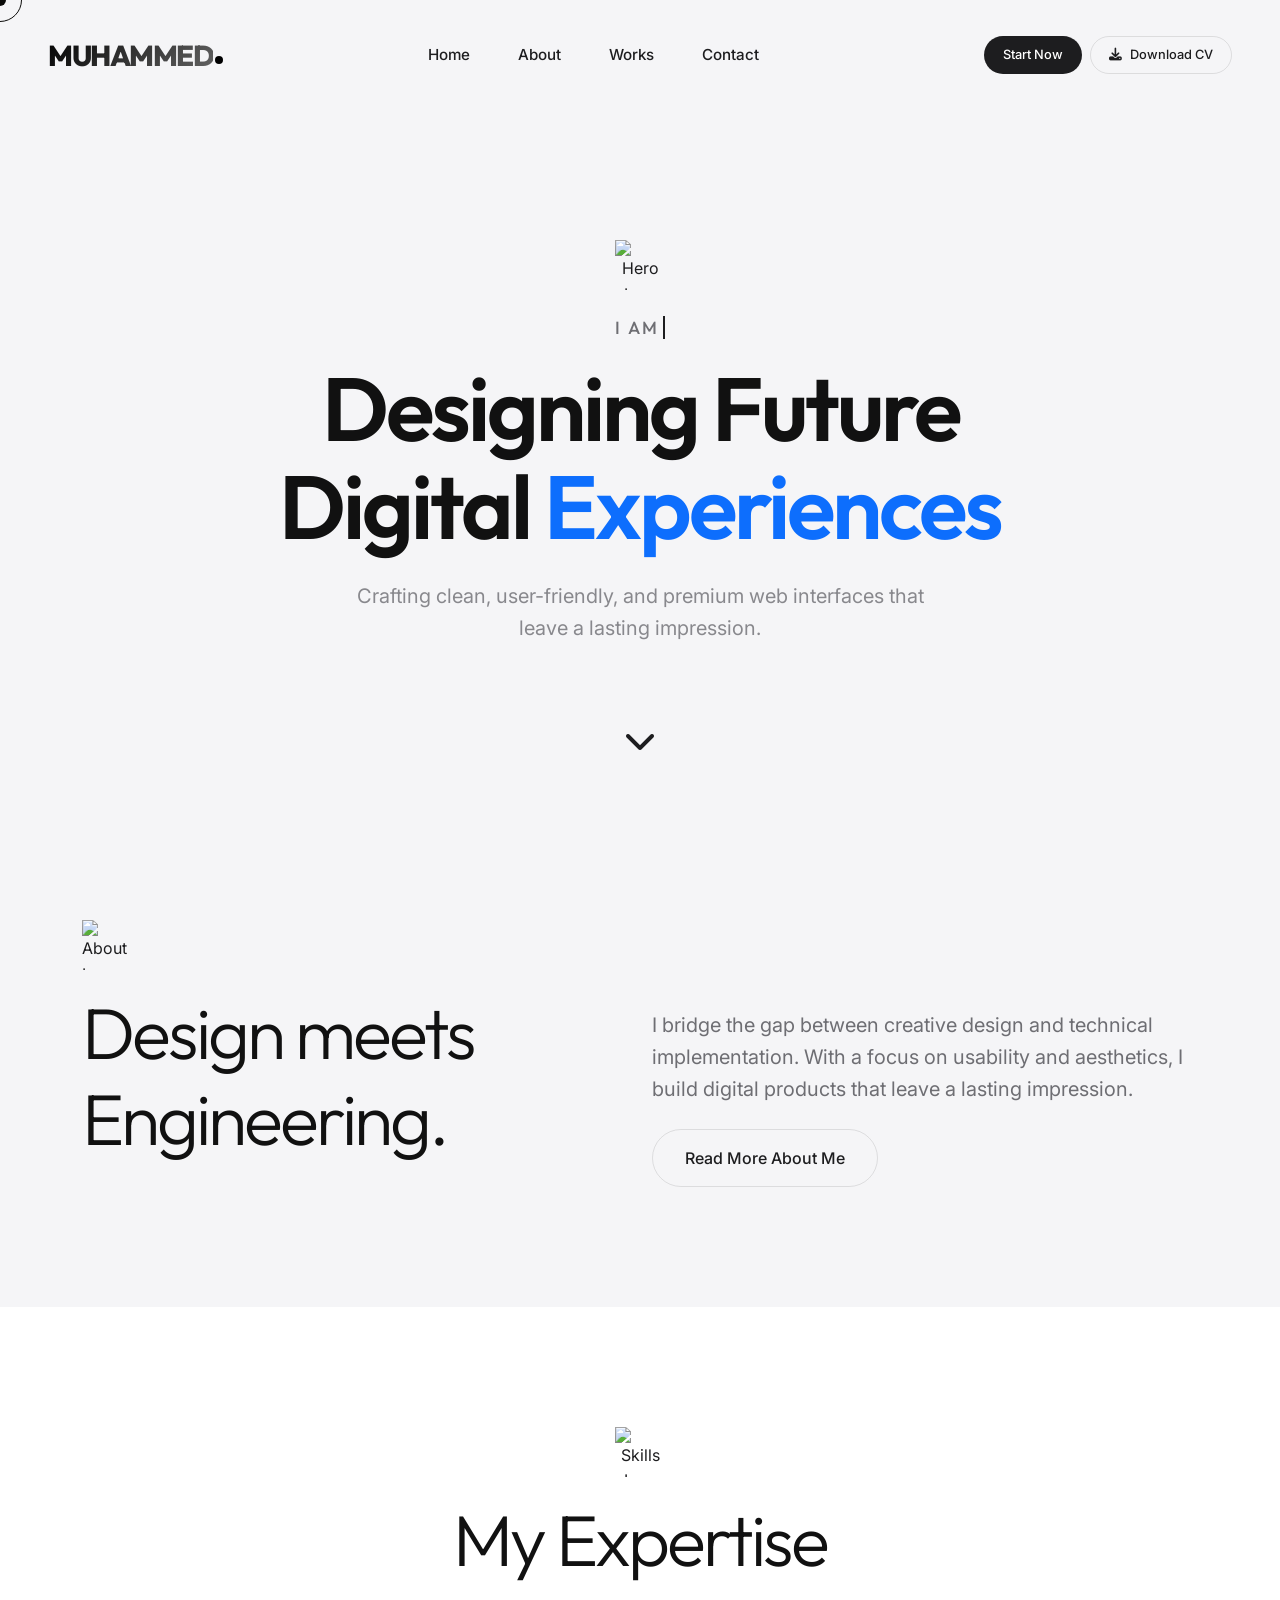
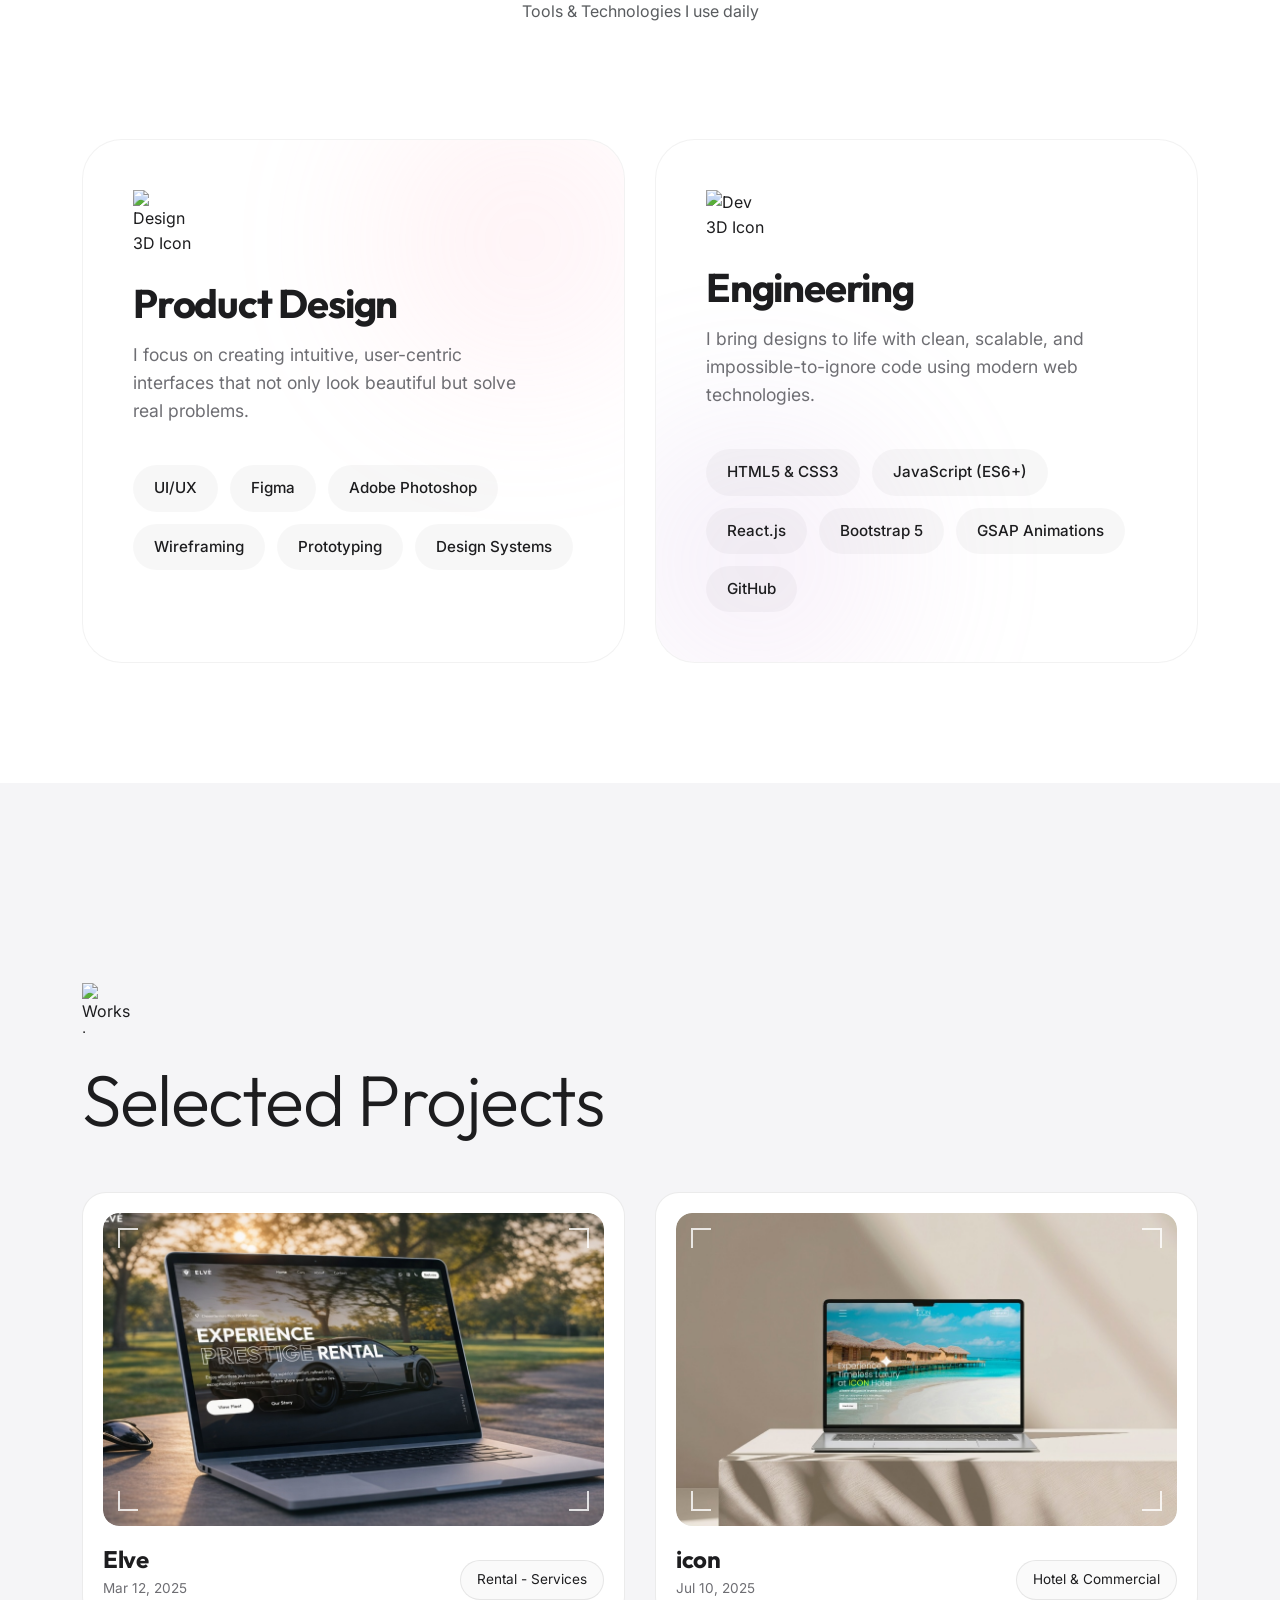
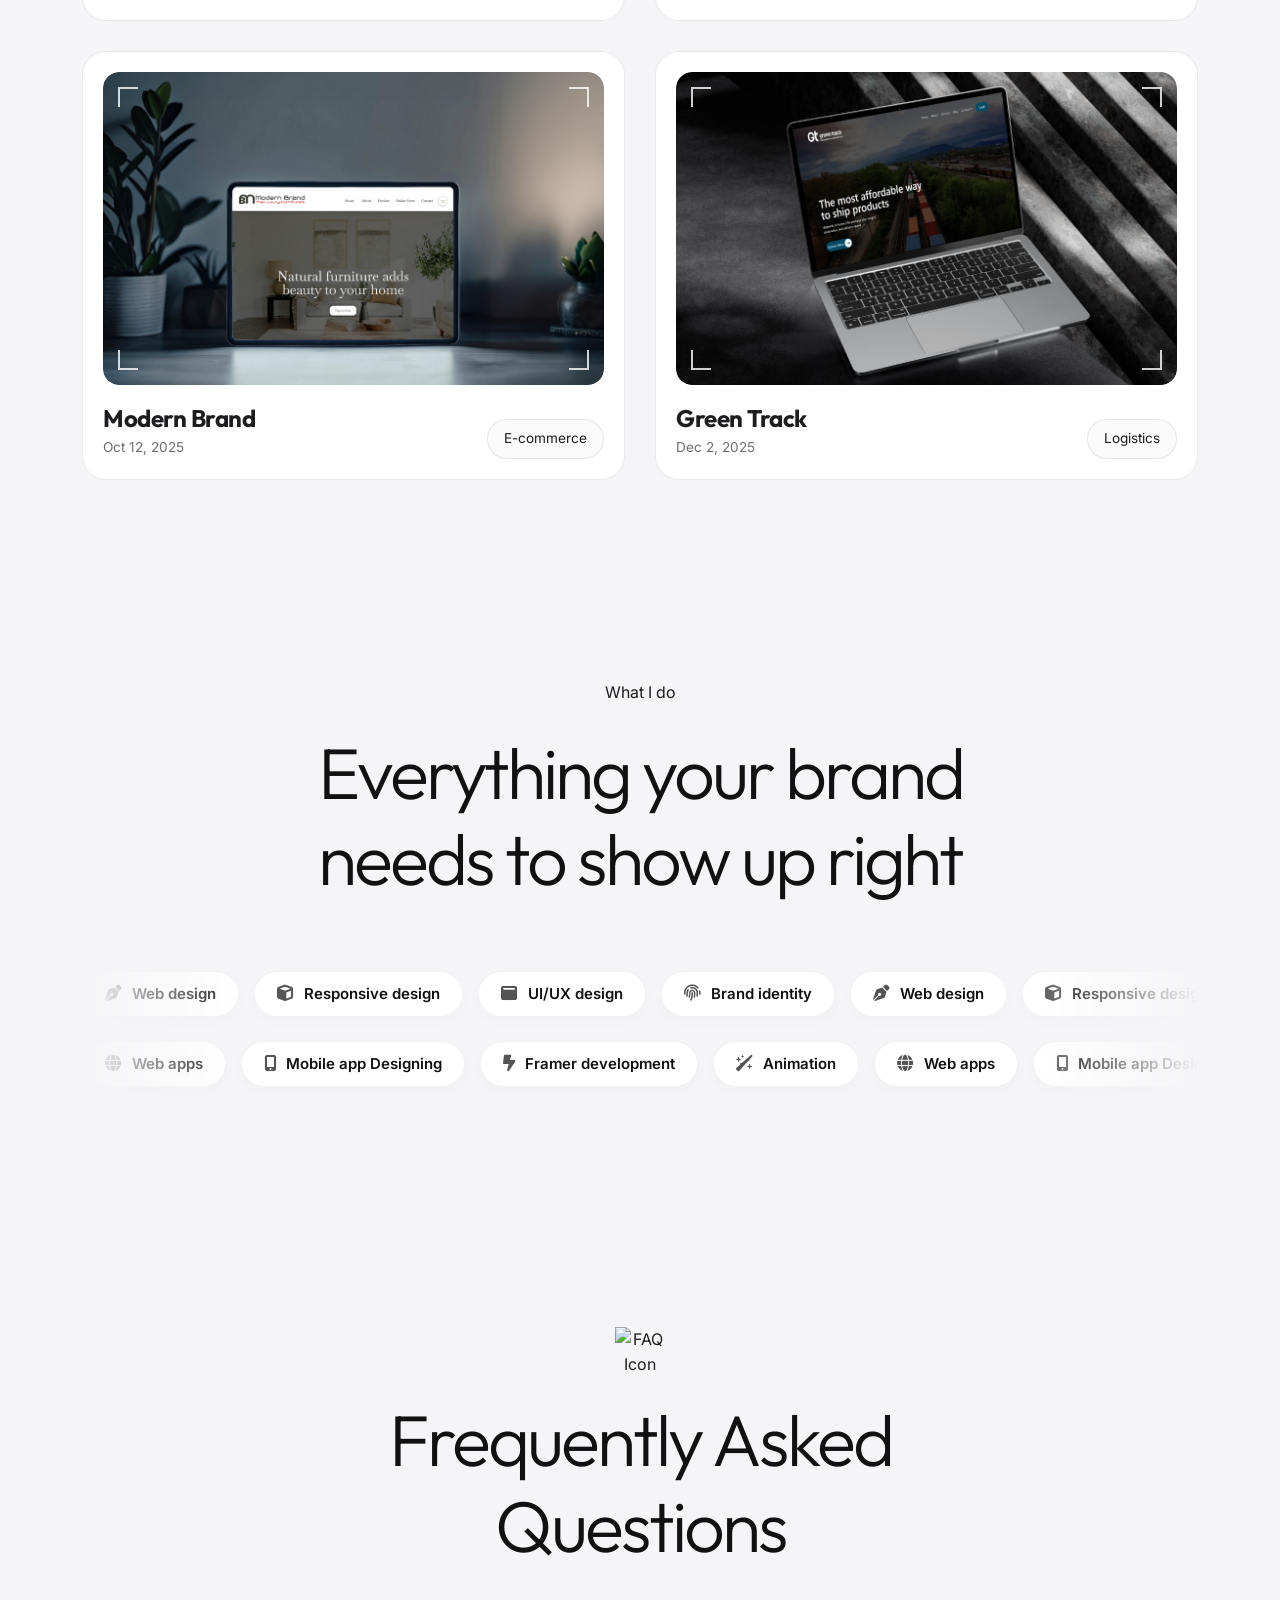
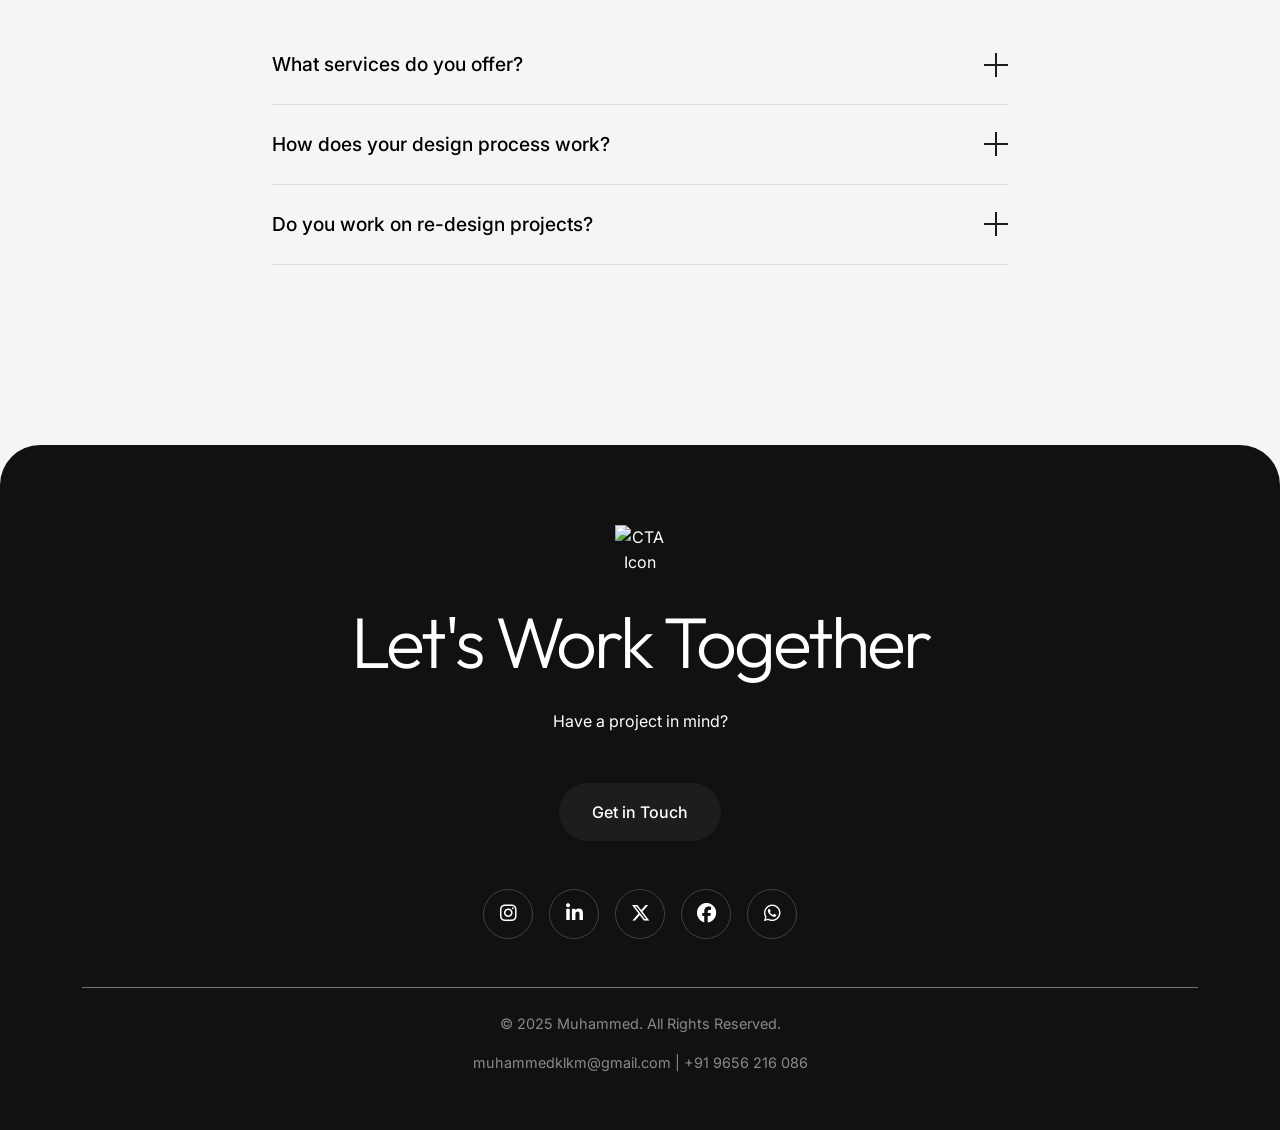
==== commit b6d8fcaa: "add new" ====
--- a/index.html
+++ b/index.html
@@ -5,6 +5,8 @@
     <meta charset="UTF-8">
     <meta name="viewport" content="width=device-width, initial-scale=1.0">
     <title>Muhammed | UI/UX Designer & Front-End Developer</title>
+    <!-- Favicon -->
+    <link rel="icon" type="image/png" href="assets/favicom-img.png">
     <!-- CSS -->
     <link rel="stylesheet" href="https://cdn.jsdelivr.net/npm/bootstrap@5.3.0/dist/css/bootstrap.min.css">
     <link rel="preconnect" href="https://fonts.googleapis.com">
--- a/css/style.css
+++ b/css/style.css
@@ -142,7 +142,7 @@
 #preloader {
     position: fixed;
     inset: 0;
-    background: #0051ff;
+    background: #000000;
     display: flex;
     justify-content: center;
     align-items: center;
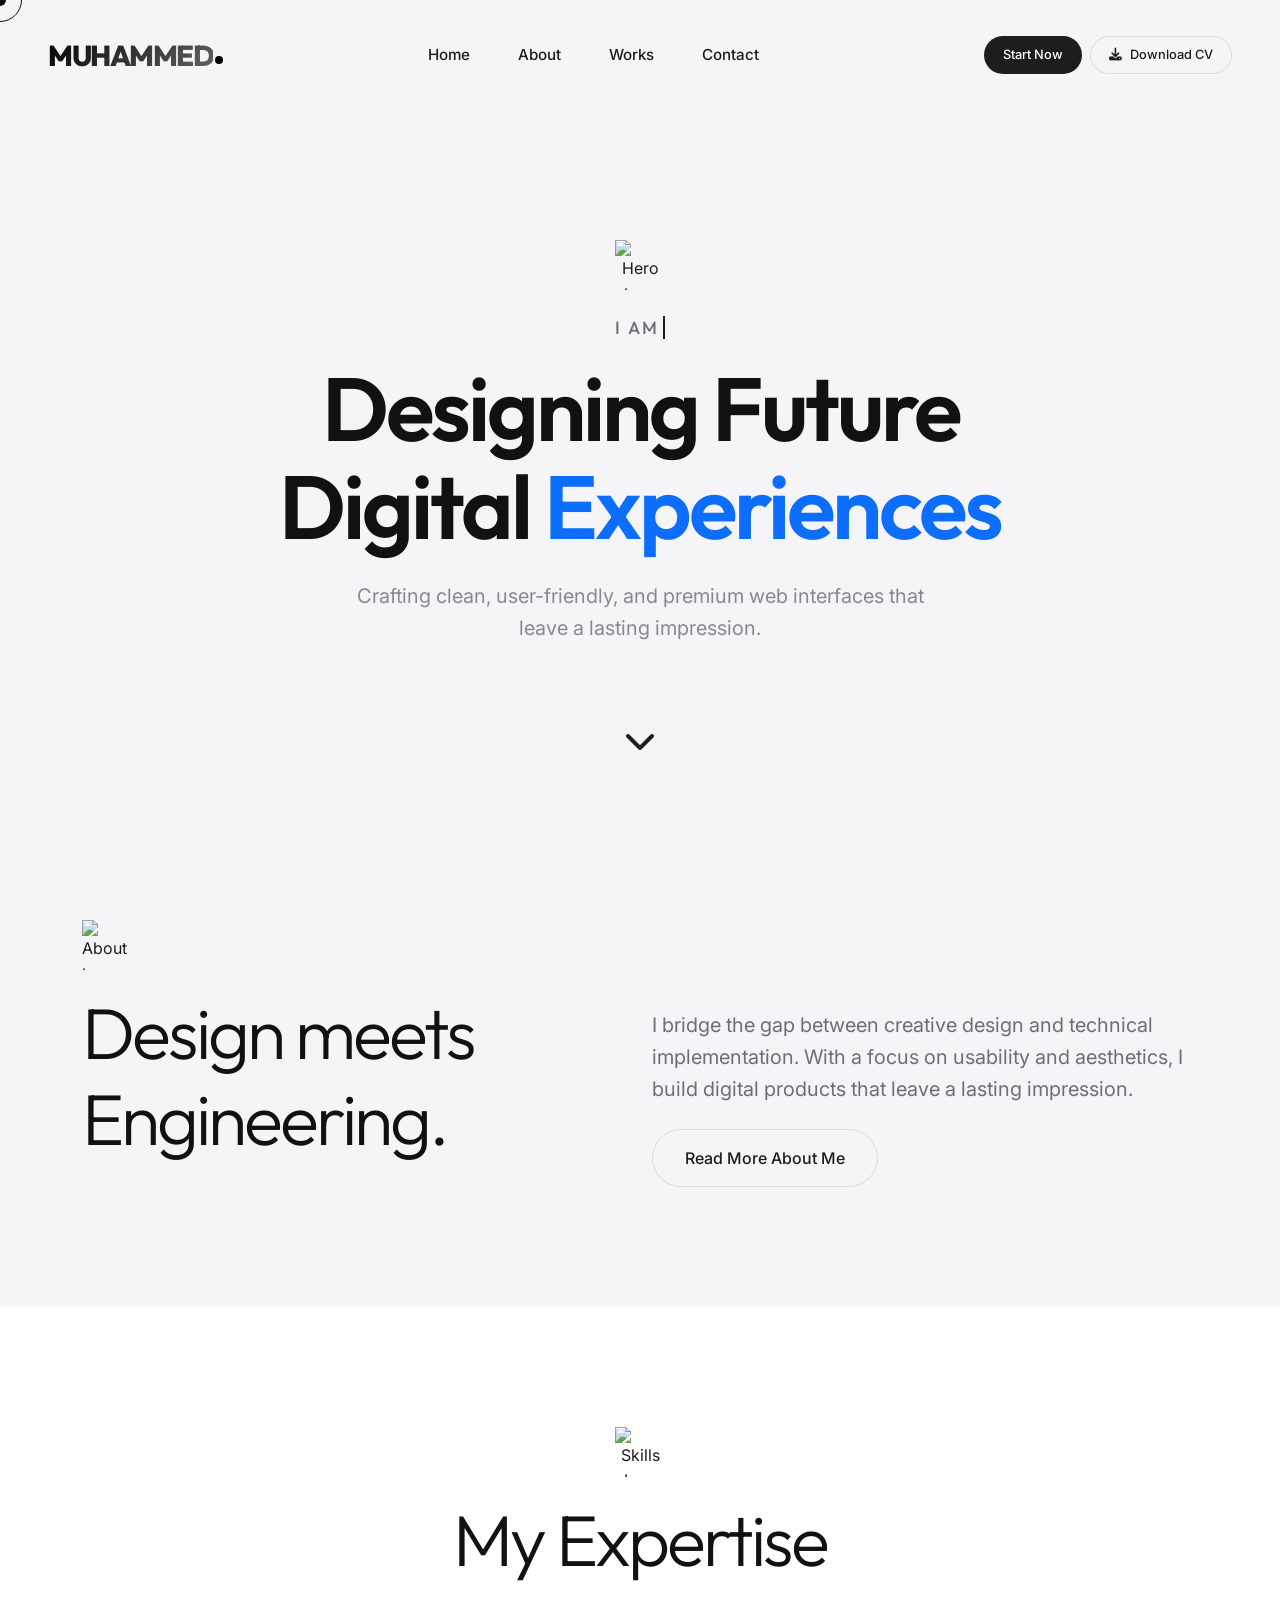
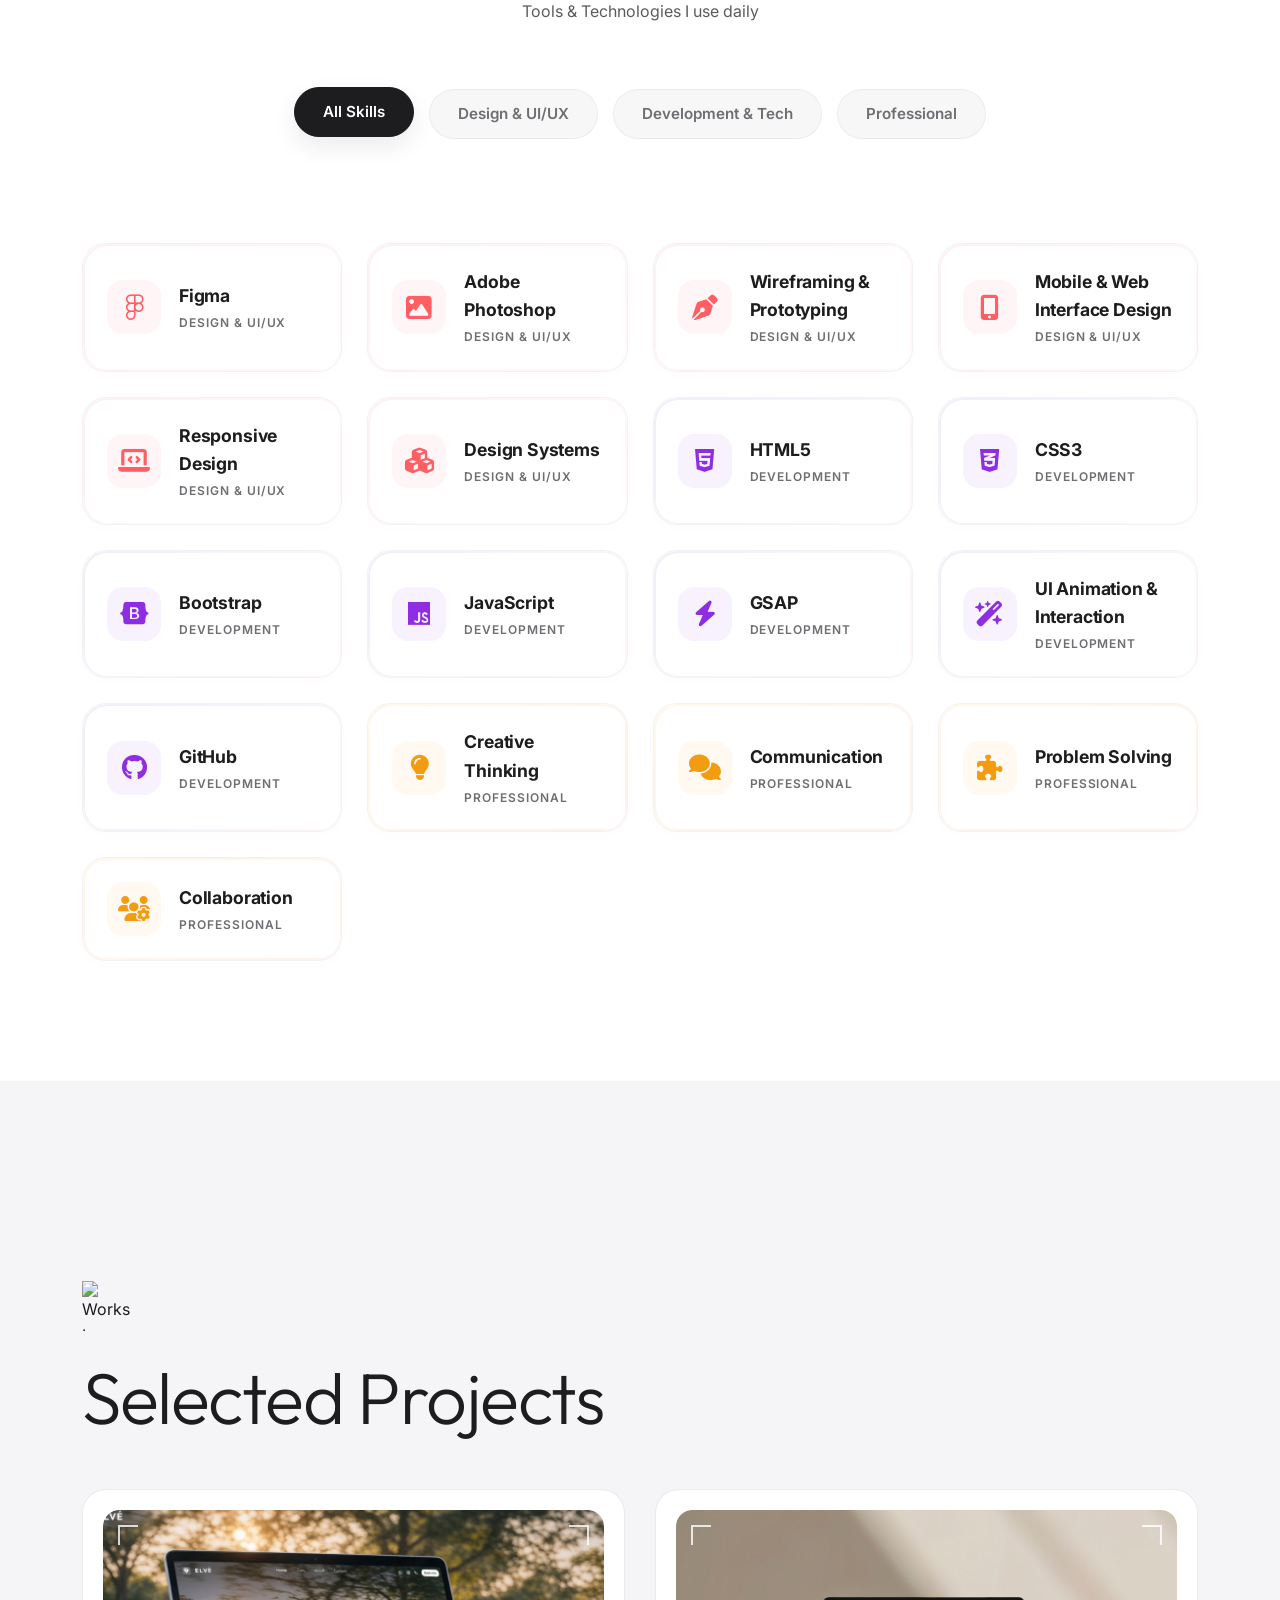
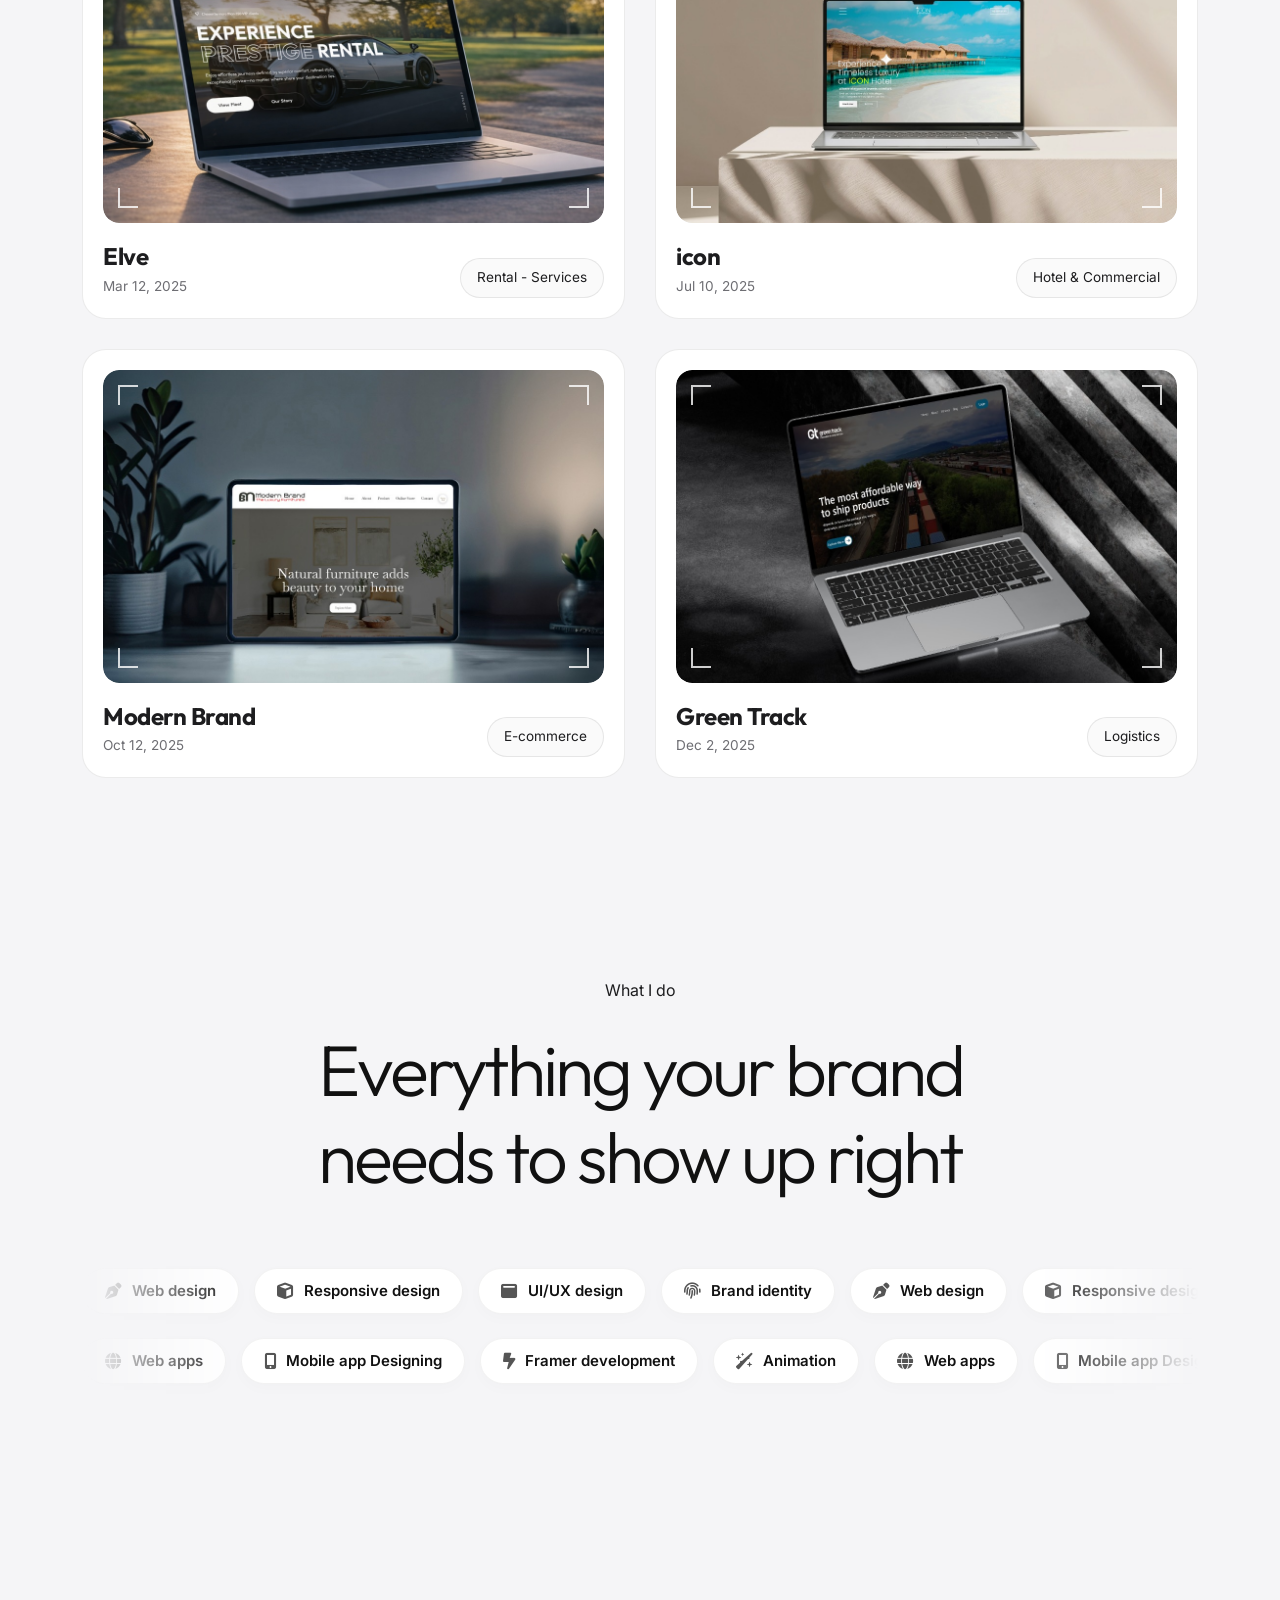
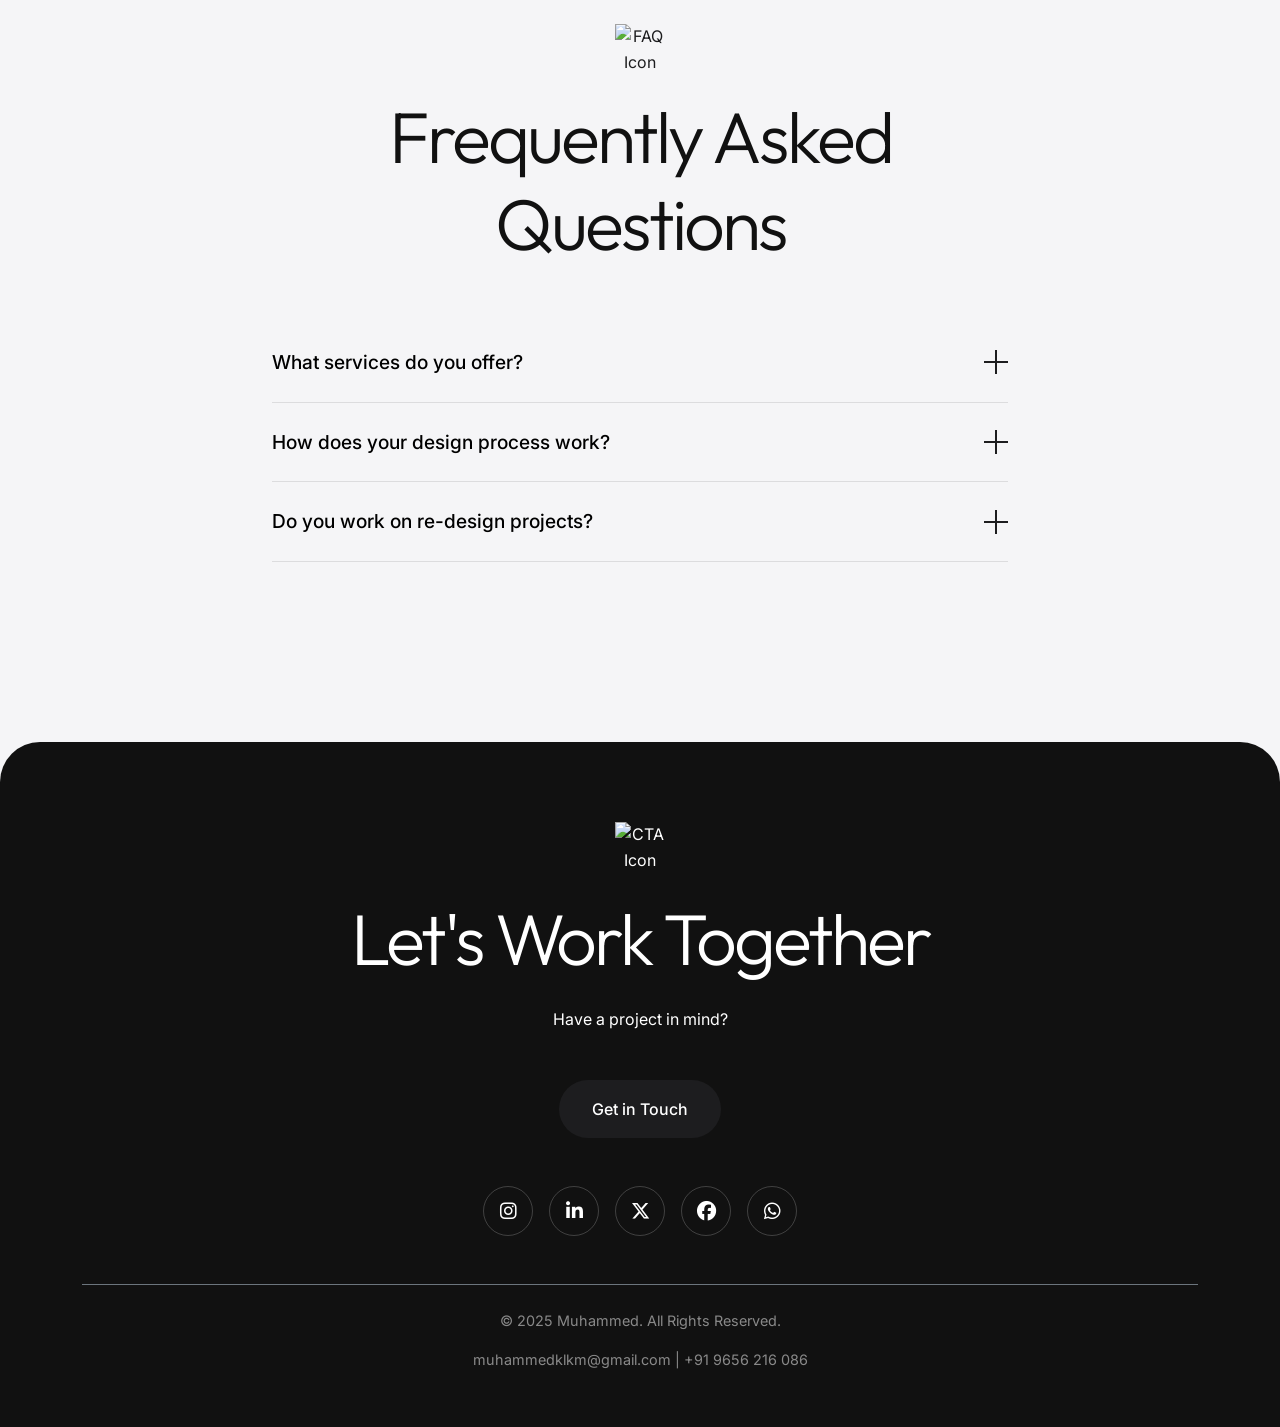
==== commit 034b6097: "add" ====
--- a/index.html
+++ b/index.html
@@ -160,53 +160,173 @@
                             <h2 class="display-2 mb-3">My Expertise</h2>
                             <p class="text-muted">Tools & Technologies I use daily</p>
                         </div>
+                        <div class="col-12 mb-4 fade-up">
+                            <div class="skills-filter-wrapper">
+                                <button class="skills-filter-btn active hover-target" data-filter="all">All Skills</button>
+                                <button class="skills-filter-btn hover-target" data-filter="design">Design & UI/UX</button>
+                                <button class="skills-filter-btn hover-target" data-filter="dev">Development & Tech</button>
+                                <button class="skills-filter-btn hover-target" data-filter="prof">Professional</button>
+                            </div>
+                        </div>
+
                         <div class="col-lg-12 fade-up">
-                            <div class="spectrum-grid">
-                                <!-- Design Category -->
-                                <div class="spectrum-card design-card">
-                                    <div class="spectrum-content">
-                                        <div class="spectrum-header">
-                                            <img src="https://3dicons.sgp1.cdn.digitaloceanspaces.com/v1/dynamic/gradient/camera-dynamic-gradient.png"
-                                                alt="Design 3D Icon" class="spectrum-icon">
-                                            <h3 class="spectrum-title">Product Design</h3>
-                                            <p class="spectrum-desc">
-                                                I focus on creating intuitive, user-centric interfaces that not only
-                                                look
-                                                beautiful but solve real problems.
-                                            </p>
-                                        </div>
-                                        <div class="spectrum-tags">
-                                            <span class="spectrum-tag">UI/UX</span>
-                                            <span class="spectrum-tag">Figma</span>
-                                            <span class="spectrum-tag">Adobe Photoshop</span>
-                                            <span class="spectrum-tag">Wireframing</span>
-                                            <span class="spectrum-tag">Prototyping</span>
-                                            <span class="spectrum-tag">Design Systems</span>
-                                        </div>
-                                    </div>
-                                </div>
-
-                                <!-- Development Category -->
-                                <div class="spectrum-card dev-card">
-                                    <div class="spectrum-content">
-                                        <div class="spectrum-header">
-                                            <img src="https://3dicons.sgp1.cdn.digitaloceanspaces.com/v1/dynamic/gradient/computer-dynamic-gradient.png"
-                                                alt="Dev 3D Icon" class="spectrum-icon">
-                                            <h3 class="spectrum-title">Engineering</h3>
-                                            <p class="spectrum-desc">
-                                                I bring designs to life with clean, scalable, and impossible-to-ignore
-                                                code
-                                                using modern web technologies.
-                                            </p>
-                                        </div>
-                                        <div class="spectrum-tags">
-                                            <span class="spectrum-tag">HTML5 & CSS3</span>
-                                            <span class="spectrum-tag">JavaScript (ES6+)</span>
-                                            <span class="spectrum-tag">React.js</span>
-                                            <span class="spectrum-tag">Bootstrap 5</span>
-                                            <span class="spectrum-tag">GSAP Animations</span>
-                                            <span class="spectrum-tag">GitHub</span>
-                                        </div>
+                            <div class="skills-redesign-grid">
+                                <!-- Design Skills -->
+                                <div class="skill-redesign-card cat-design hover-target">
+                                    <div class="skill-redesign-icon-box">
+                                        <i class="fa-brands fa-figma"></i>
+                                    </div>
+                                    <div class="skill-redesign-info">
+                                        <span class="skill-redesign-name">Figma</span>
+                                        <span class="skill-redesign-type">Design & UI/UX</span>
+                                    </div>
+                                </div>
+                                <div class="skill-redesign-card cat-design hover-target">
+                                    <div class="skill-redesign-icon-box">
+                                        <i class="fa-solid fa-image"></i>
+                                    </div>
+                                    <div class="skill-redesign-info">
+                                        <span class="skill-redesign-name">Adobe Photoshop</span>
+                                        <span class="skill-redesign-type">Design & UI/UX</span>
+                                    </div>
+                                </div>
+                                <div class="skill-redesign-card cat-design hover-target">
+                                    <div class="skill-redesign-icon-box">
+                                        <i class="fa-solid fa-pen-nib"></i>
+                                    </div>
+                                    <div class="skill-redesign-info">
+                                        <span class="skill-redesign-name">Wireframing & Prototyping</span>
+                                        <span class="skill-redesign-type">Design & UI/UX</span>
+                                    </div>
+                                </div>
+                                <div class="skill-redesign-card cat-design hover-target">
+                                    <div class="skill-redesign-icon-box">
+                                        <i class="fa-solid fa-mobile-screen-button"></i>
+                                    </div>
+                                    <div class="skill-redesign-info">
+                                        <span class="skill-redesign-name">Mobile & Web Interface Design</span>
+                                        <span class="skill-redesign-type">Design & UI/UX</span>
+                                    </div>
+                                </div>
+                                <div class="skill-redesign-card cat-design hover-target">
+                                    <div class="skill-redesign-icon-box">
+                                        <i class="fa-solid fa-laptop-code"></i>
+                                    </div>
+                                    <div class="skill-redesign-info">
+                                        <span class="skill-redesign-name">Responsive Design</span>
+                                        <span class="skill-redesign-type">Design & UI/UX</span>
+                                    </div>
+                                </div>
+                                <div class="skill-redesign-card cat-design hover-target">
+                                    <div class="skill-redesign-icon-box">
+                                        <i class="fa-solid fa-cubes"></i>
+                                    </div>
+                                    <div class="skill-redesign-info">
+                                        <span class="skill-redesign-name">Design Systems</span>
+                                        <span class="skill-redesign-type">Design & UI/UX</span>
+                                    </div>
+                                </div>
+
+                                <!-- Development Skills -->
+                                <div class="skill-redesign-card cat-dev hover-target">
+                                    <div class="skill-redesign-icon-box">
+                                        <i class="fa-brands fa-html5"></i>
+                                    </div>
+                                    <div class="skill-redesign-info">
+                                        <span class="skill-redesign-name">HTML5</span>
+                                        <span class="skill-redesign-type">Development</span>
+                                    </div>
+                                </div>
+                                <div class="skill-redesign-card cat-dev hover-target">
+                                    <div class="skill-redesign-icon-box">
+                                        <i class="fa-brands fa-css3-alt"></i>
+                                    </div>
+                                    <div class="skill-redesign-info">
+                                        <span class="skill-redesign-name">CSS3</span>
+                                        <span class="skill-redesign-type">Development</span>
+                                    </div>
+                                </div>
+                                <div class="skill-redesign-card cat-dev hover-target">
+                                    <div class="skill-redesign-icon-box">
+                                        <i class="fa-brands fa-bootstrap"></i>
+                                    </div>
+                                    <div class="skill-redesign-info">
+                                        <span class="skill-redesign-name">Bootstrap</span>
+                                        <span class="skill-redesign-type">Development</span>
+                                    </div>
+                                </div>
+                                <div class="skill-redesign-card cat-dev hover-target">
+                                    <div class="skill-redesign-icon-box">
+                                        <i class="fa-brands fa-js"></i>
+                                    </div>
+                                    <div class="skill-redesign-info">
+                                        <span class="skill-redesign-name">JavaScript</span>
+                                        <span class="skill-redesign-type">Development</span>
+                                    </div>
+                                </div>
+                                <div class="skill-redesign-card cat-dev hover-target">
+                                    <div class="skill-redesign-icon-box">
+                                        <i class="fa-solid fa-bolt"></i>
+                                    </div>
+                                    <div class="skill-redesign-info">
+                                        <span class="skill-redesign-name">GSAP</span>
+                                        <span class="skill-redesign-type">Development</span>
+                                    </div>
+                                </div>
+                                <div class="skill-redesign-card cat-dev hover-target">
+                                    <div class="skill-redesign-icon-box">
+                                        <i class="fa-solid fa-wand-magic-sparkles"></i>
+                                    </div>
+                                    <div class="skill-redesign-info">
+                                        <span class="skill-redesign-name">UI Animation & Interaction</span>
+                                        <span class="skill-redesign-type">Development</span>
+                                    </div>
+                                </div>
+                                <div class="skill-redesign-card cat-dev hover-target">
+                                    <div class="skill-redesign-icon-box">
+                                        <i class="fa-brands fa-github"></i>
+                                    </div>
+                                    <div class="skill-redesign-info">
+                                        <span class="skill-redesign-name">GitHub</span>
+                                        <span class="skill-redesign-type">Development</span>
+                                    </div>
+                                </div>
+
+                                <!-- Professional Skills -->
+                                <div class="skill-redesign-card cat-prof hover-target">
+                                    <div class="skill-redesign-icon-box">
+                                        <i class="fa-solid fa-lightbulb"></i>
+                                    </div>
+                                    <div class="skill-redesign-info">
+                                        <span class="skill-redesign-name">Creative Thinking</span>
+                                        <span class="skill-redesign-type">Professional</span>
+                                    </div>
+                                </div>
+                                <div class="skill-redesign-card cat-prof hover-target">
+                                    <div class="skill-redesign-icon-box">
+                                        <i class="fa-solid fa-comments"></i>
+                                    </div>
+                                    <div class="skill-redesign-info">
+                                        <span class="skill-redesign-name">Communication</span>
+                                        <span class="skill-redesign-type">Professional</span>
+                                    </div>
+                                </div>
+                                <div class="skill-redesign-card cat-prof hover-target">
+                                    <div class="skill-redesign-icon-box">
+                                        <i class="fa-solid fa-puzzle-piece"></i>
+                                    </div>
+                                    <div class="skill-redesign-info">
+                                        <span class="skill-redesign-name">Problem Solving</span>
+                                        <span class="skill-redesign-type">Professional</span>
+                                    </div>
+                                </div>
+                                <div class="skill-redesign-card cat-prof hover-target">
+                                    <div class="skill-redesign-icon-box">
+                                        <i class="fa-solid fa-users-gear"></i>
+                                    </div>
+                                    <div class="skill-redesign-info">
+                                        <span class="skill-redesign-name">Collaboration</span>
+                                        <span class="skill-redesign-type">Professional</span>
                                     </div>
                                 </div>
                             </div>
--- a/css/style.css
+++ b/css/style.css
@@ -1395,4 +1395,151 @@
     to {
         transform: translateX(0);
     }
+}
+
+/* --- Redesigned Skills Section --- */
+.skills-filter-wrapper {
+    display: flex;
+    justify-content: center;
+    gap: 15px;
+    margin-bottom: 50px;
+    flex-wrap: wrap;
+    position: relative;
+    z-index: 10;
+}
+
+.skills-filter-btn {
+    padding: 12px 28px;
+    background: rgba(0, 0, 0, 0.03);
+    border: 1px solid rgba(0, 0, 0, 0.05);
+    border-radius: 100px;
+    font-size: 0.95rem;
+    font-weight: 600;
+    color: var(--color-text-light);
+    cursor: pointer;
+    transition: all 0.3s cubic-bezier(0.165, 0.84, 0.44, 1);
+    outline: none;
+}
+
+.skills-filter-btn.active,
+.skills-filter-btn:hover {
+    background: var(--color-text);
+    color: #fff;
+    border-color: var(--color-text);
+    box-shadow: 0 10px 25px rgba(0, 0, 0, 0.08);
+    transform: translateY(-2px);
+}
+
+.skills-redesign-grid {
+    display: grid;
+    grid-template-columns: repeat(auto-fill, minmax(260px, 1fr));
+    gap: 25px;
+    margin-top: 30px;
+    position: relative;
+    z-index: 5;
+}
+
+.skill-redesign-card {
+    background: #ffffff;
+    border: 1px solid rgba(0, 0, 0, 0.05);
+    border-radius: 24px;
+    padding: 24px;
+    display: flex;
+    align-items: center;
+    gap: 18px;
+    transition: all 0.4s cubic-bezier(0.165, 0.84, 0.44, 1);
+    box-shadow: 0 4px 20px rgba(0, 0, 0, 0.01);
+    position: relative;
+    overflow: hidden;
+    cursor: pointer;
+}
+
+/* Gradient borders using mask technique */
+.skill-redesign-card::before {
+    content: '';
+    position: absolute;
+    inset: 0;
+    border-radius: 24px;
+    padding: 1.5px;
+    background: linear-gradient(135deg, transparent, transparent);
+    -webkit-mask: linear-gradient(#fff 0 0) content-box, linear-gradient(#fff 0 0);
+    -webkit-mask-composite: xor;
+    mask-composite: exclude;
+    pointer-events: none;
+    transition: all 0.4s ease;
+    opacity: 0.15;
+}
+
+.skill-redesign-card.cat-design::before {
+    background: linear-gradient(135deg, #ff9a9e 0%, #fecfef 100%);
+}
+
+.skill-redesign-card.cat-dev::before {
+    background: linear-gradient(135deg, #a18cd1 0%, #fbc2eb 100%);
+}
+
+.skill-redesign-card.cat-prof::before {
+    background: linear-gradient(135deg, #f6d365 0%, #fda085 100%);
+}
+
+.skill-redesign-card:hover::before {
+    opacity: 1;
+}
+
+.skill-redesign-card:hover {
+    transform: translateY(-6px);
+    box-shadow: 0 20px 40px rgba(0, 0, 0, 0.06);
+    border-color: transparent;
+}
+
+.skill-redesign-icon-box {
+    width: 54px;
+    height: 54px;
+    border-radius: 16px;
+    display: flex;
+    align-items: center;
+    justify-content: center;
+    font-size: 1.6rem;
+    transition: all 0.3s cubic-bezier(0.175, 0.885, 0.32, 1.275);
+    flex-shrink: 0;
+}
+
+.skill-redesign-card.cat-design .skill-redesign-icon-box {
+    color: #ff5e62;
+    background: rgba(255, 94, 98, 0.06);
+}
+
+.skill-redesign-card.cat-dev .skill-redesign-icon-box {
+    color: #8e2de2;
+    background: rgba(142, 45, 226, 0.06);
+}
+
+.skill-redesign-card.cat-prof .skill-redesign-icon-box {
+    color: #f39c12;
+    background: rgba(243, 156, 18, 0.06);
+}
+
+.skill-redesign-card:hover .skill-redesign-icon-box {
+    transform: scale(1.18) rotate(6deg);
+}
+
+.skill-redesign-info {
+    display: flex;
+    flex-direction: column;
+}
+
+.skill-redesign-name {
+    font-size: 1.1rem;
+    font-weight: 700;
+    color: var(--color-text);
+    margin-bottom: 3px;
+    letter-spacing: -0.01em;
+}
+
+.skill-redesign-type {
+    font-size: 0.75rem;
+    color: var(--color-text-light);
+    text-transform: uppercase;
+    letter-spacing: 0.08em;
+    font-weight: 600;
 }
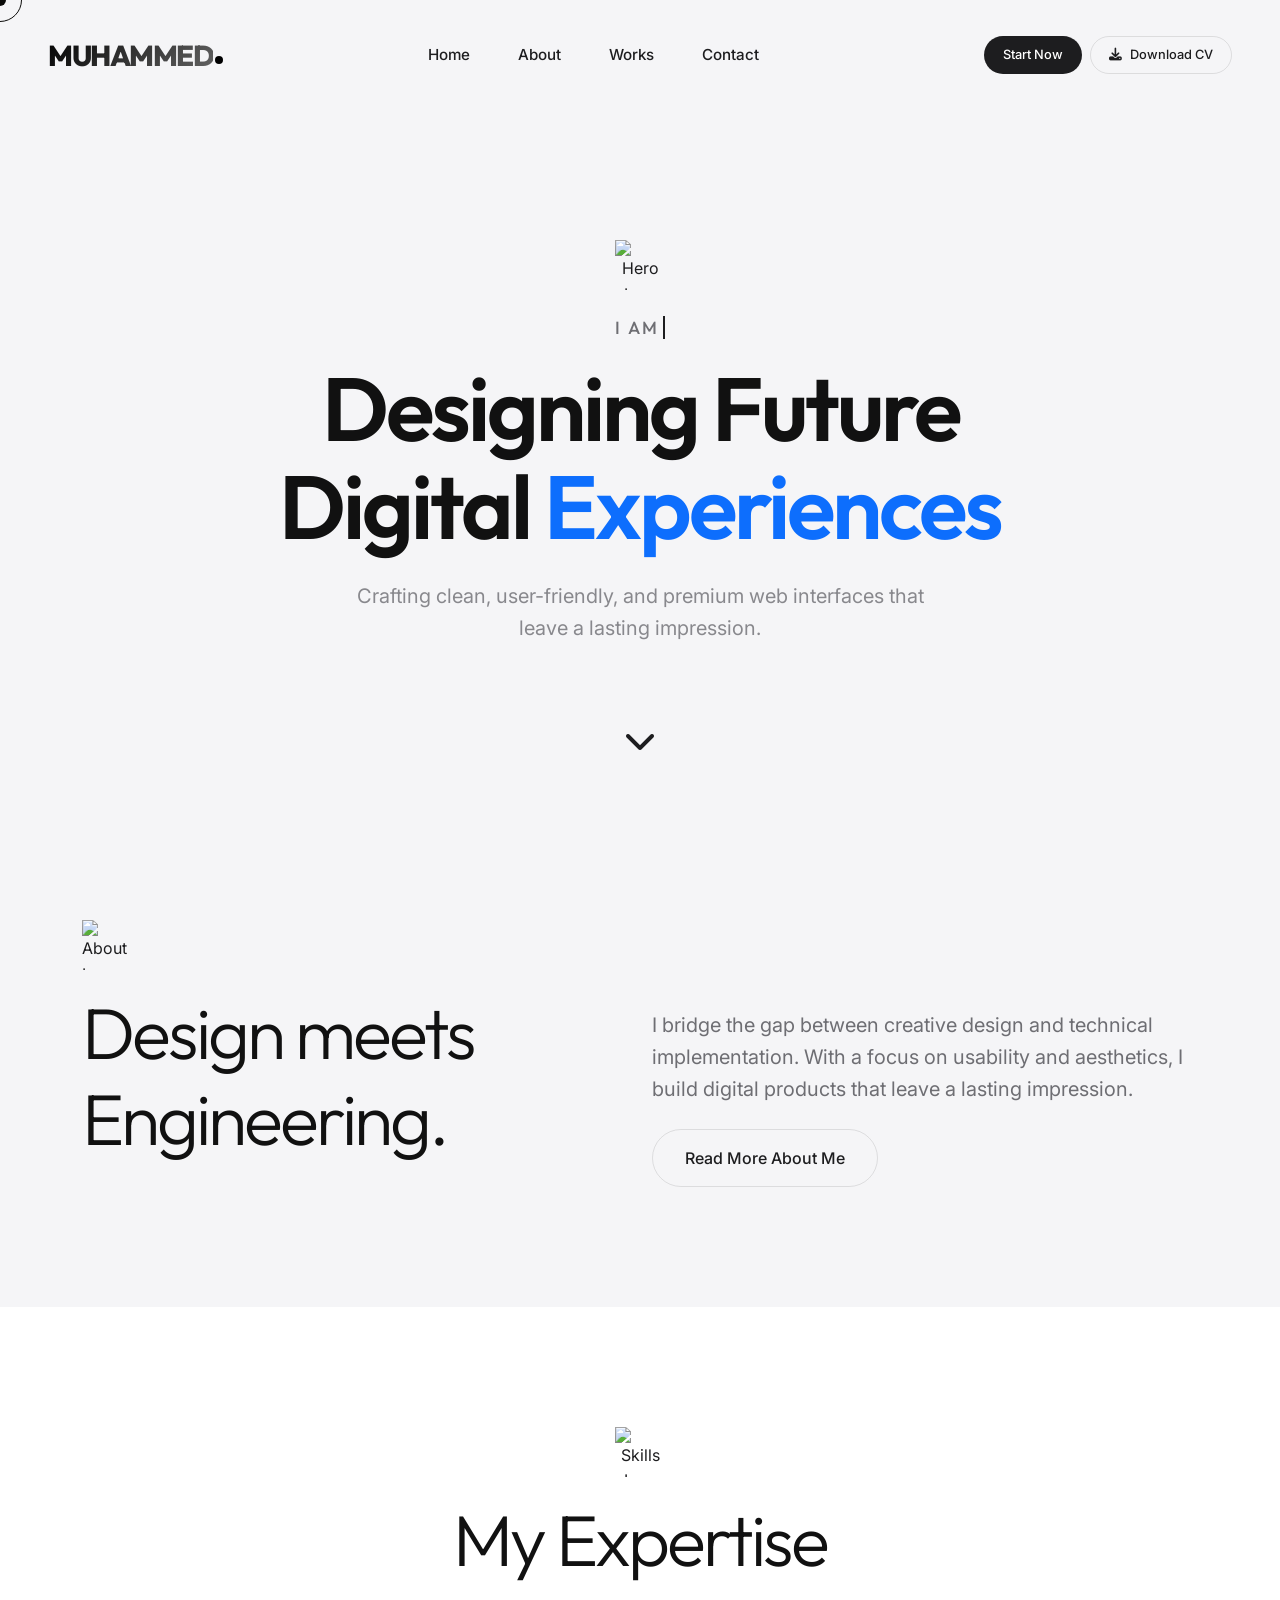
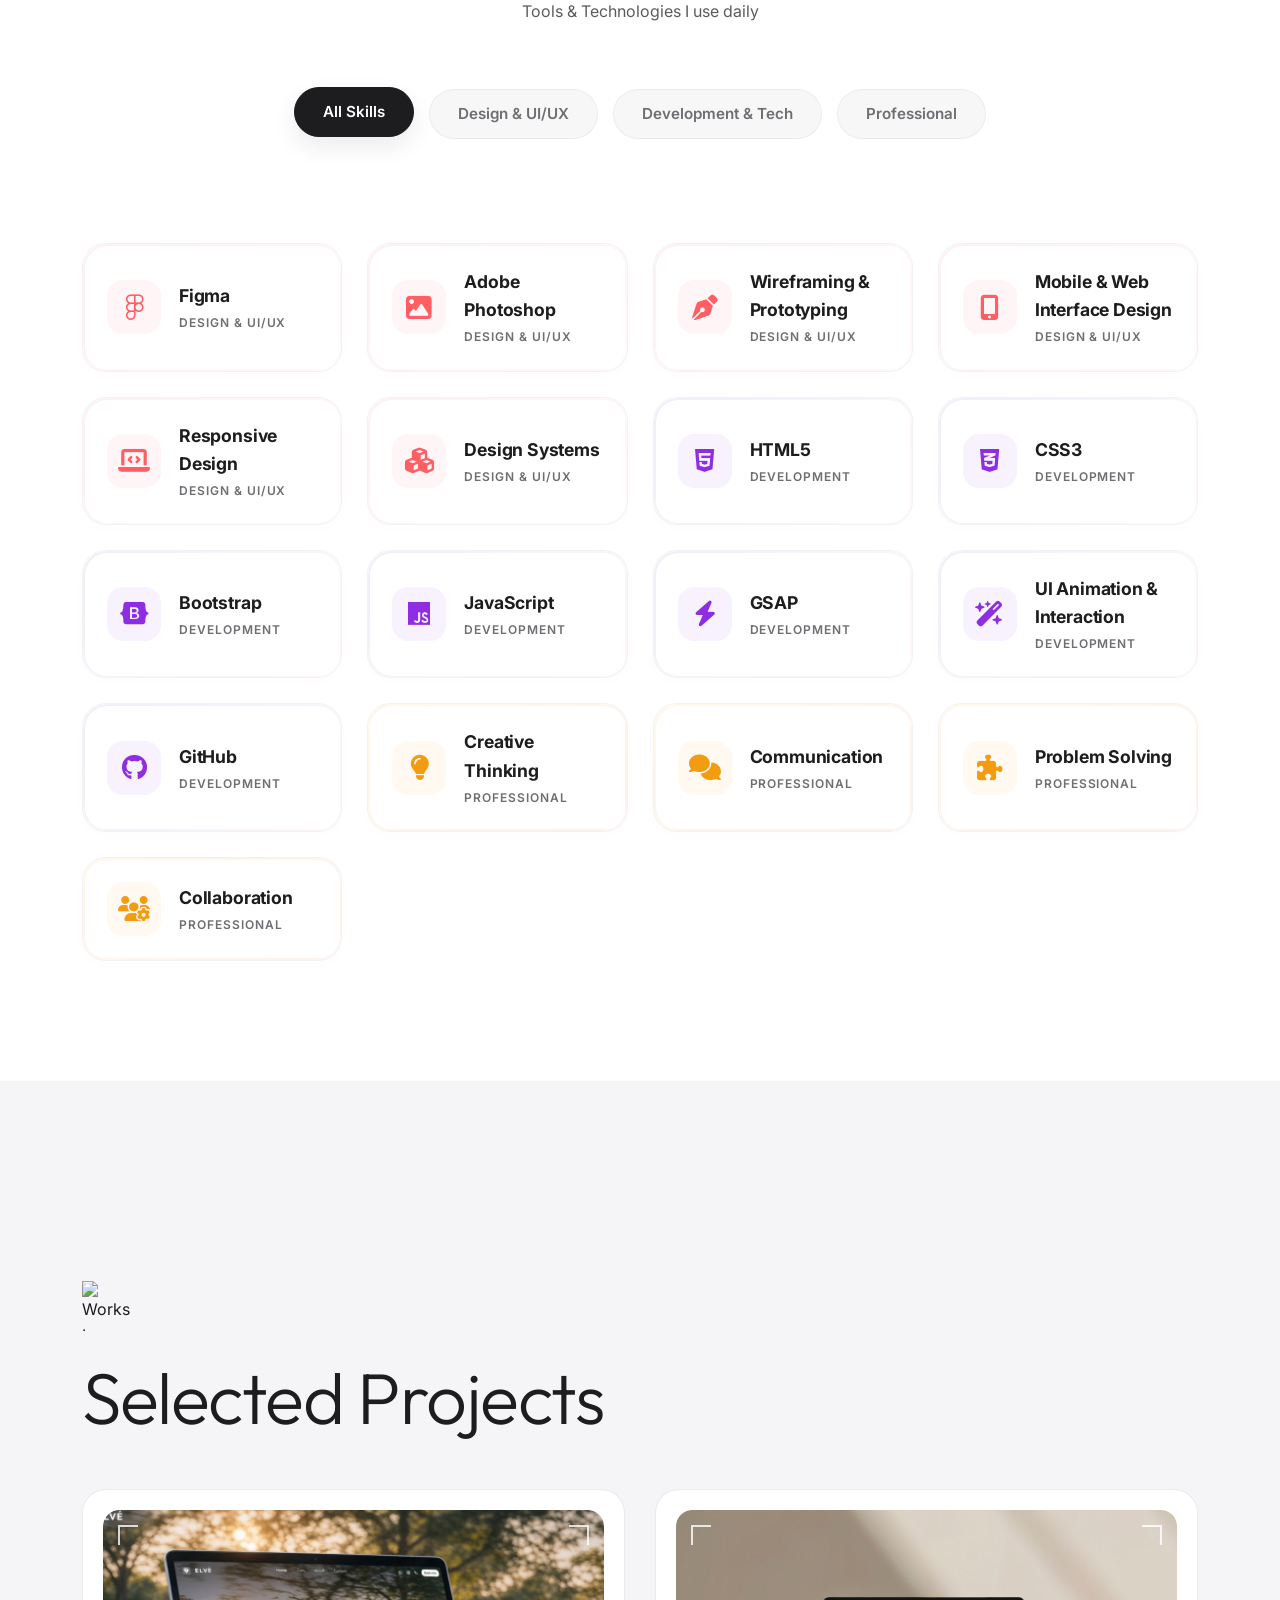
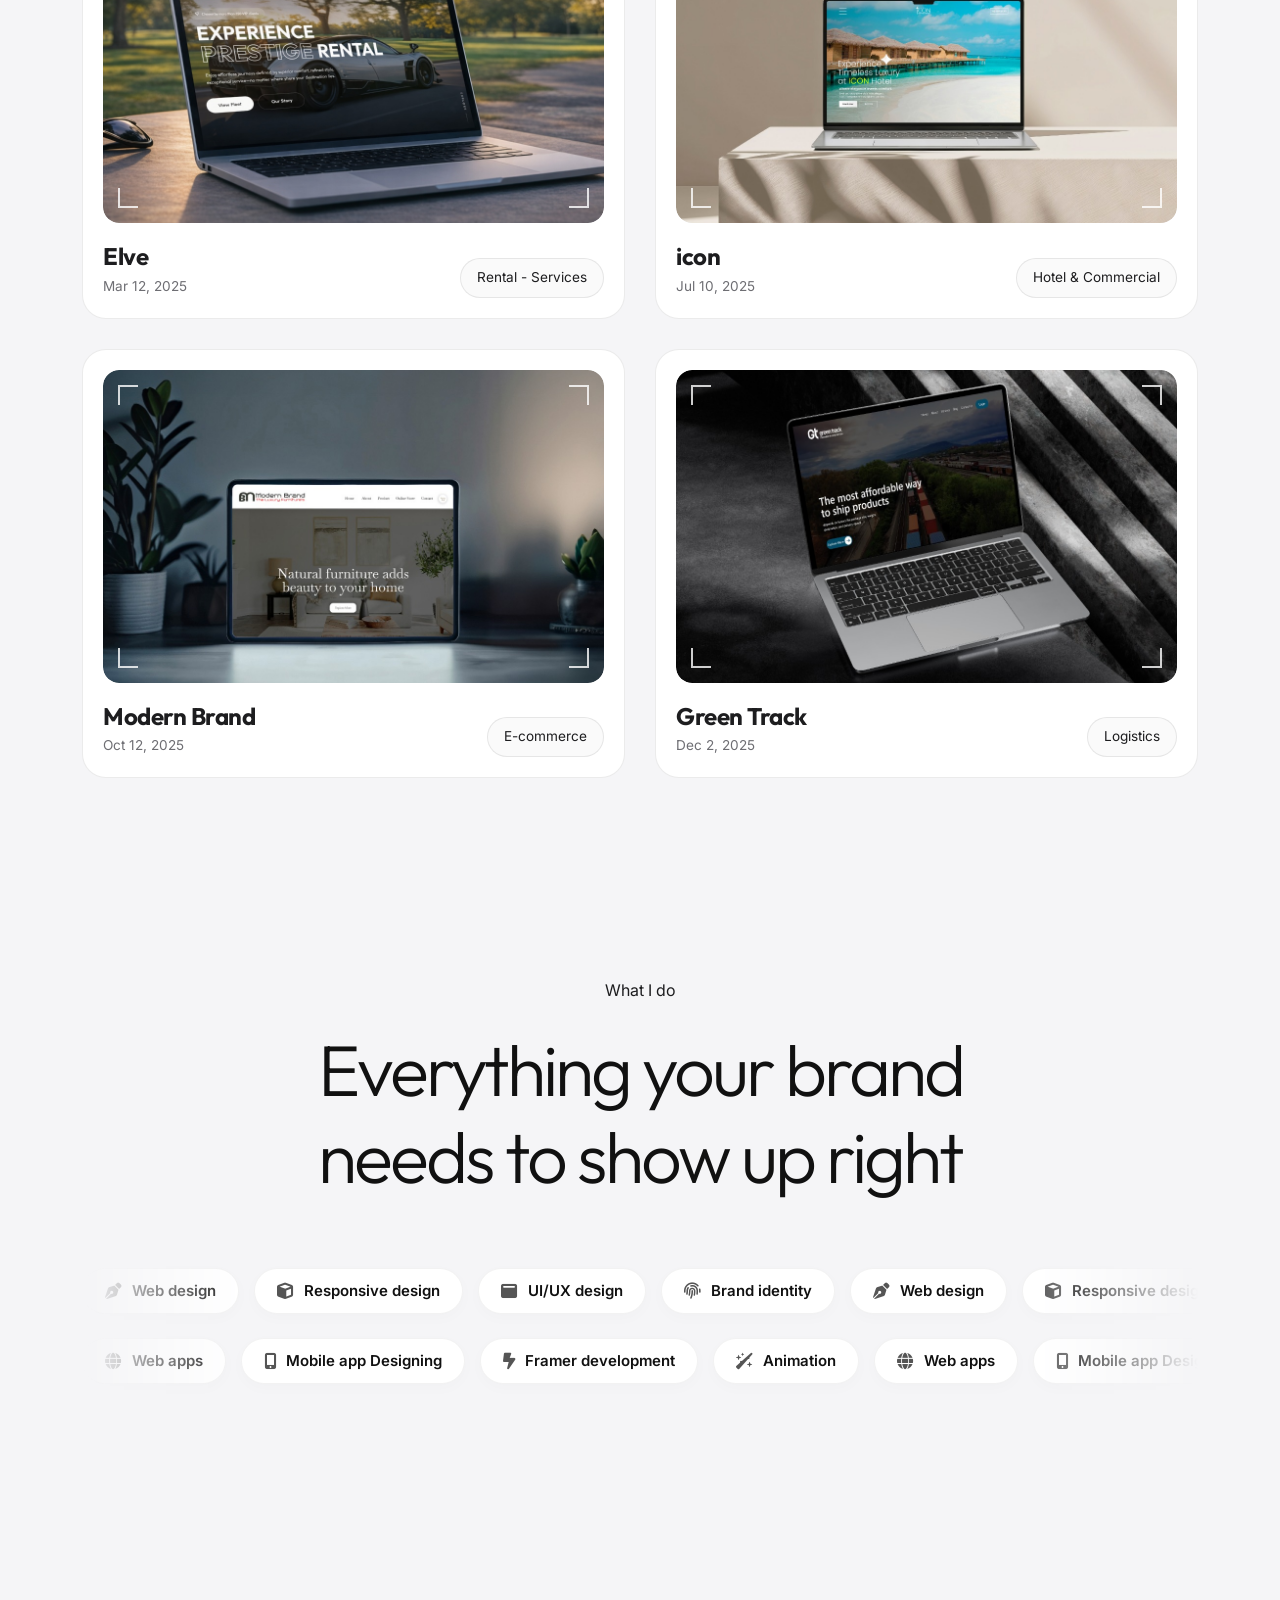
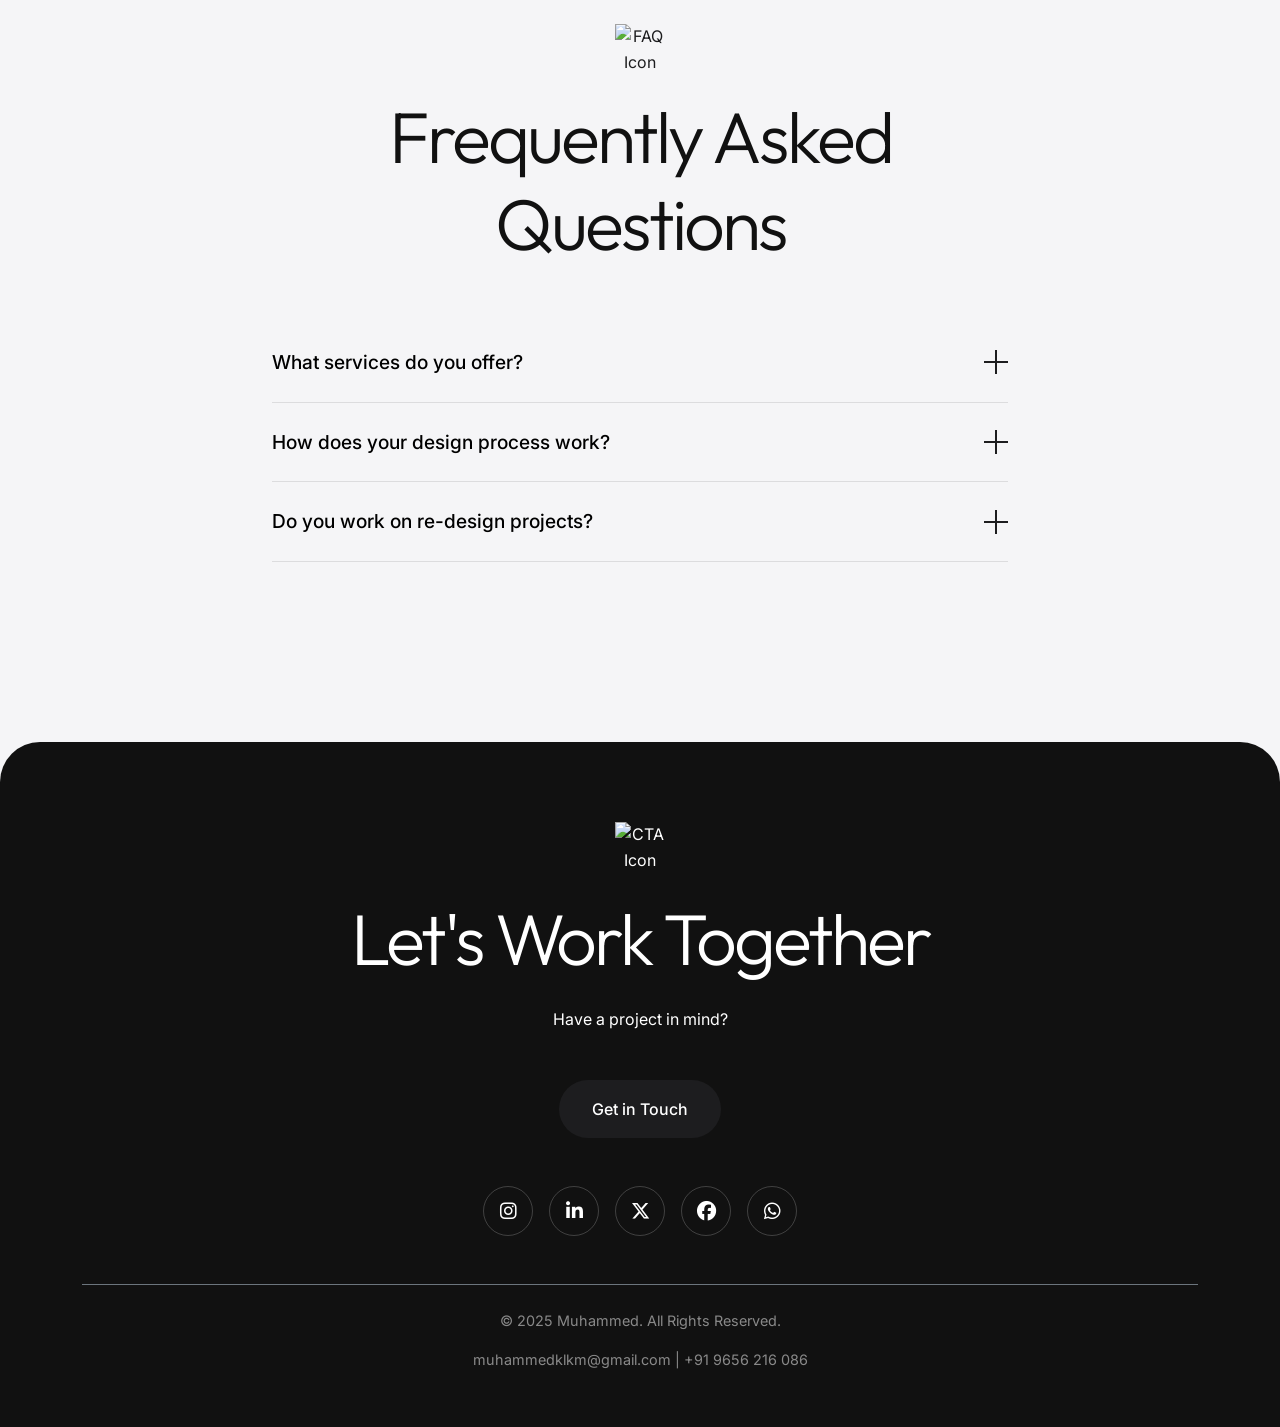
==== commit 431c98a4: "add" ====
--- a/index.html
+++ b/index.html
@@ -92,7 +92,7 @@
         <a href="about.html" class="hover-target">About</a>
         <a href="works.html" class="hover-target">Works</a>
         <a href="contact.html" class="hover-target">Contact</a>
-        <a href="assets/resume.pdf" download class="btn btn-secondary hover-target mt-4">Download CV</a>
+        <a href="assets/MUHAMMED-K.pdf" download class="btn btn-secondary hover-target mt-4">Download CV</a>
         <a href="https://forms.google.com" target="_blank" class="btn btn-primary hover-target mt-3">Start Now</a>
     </div>
 
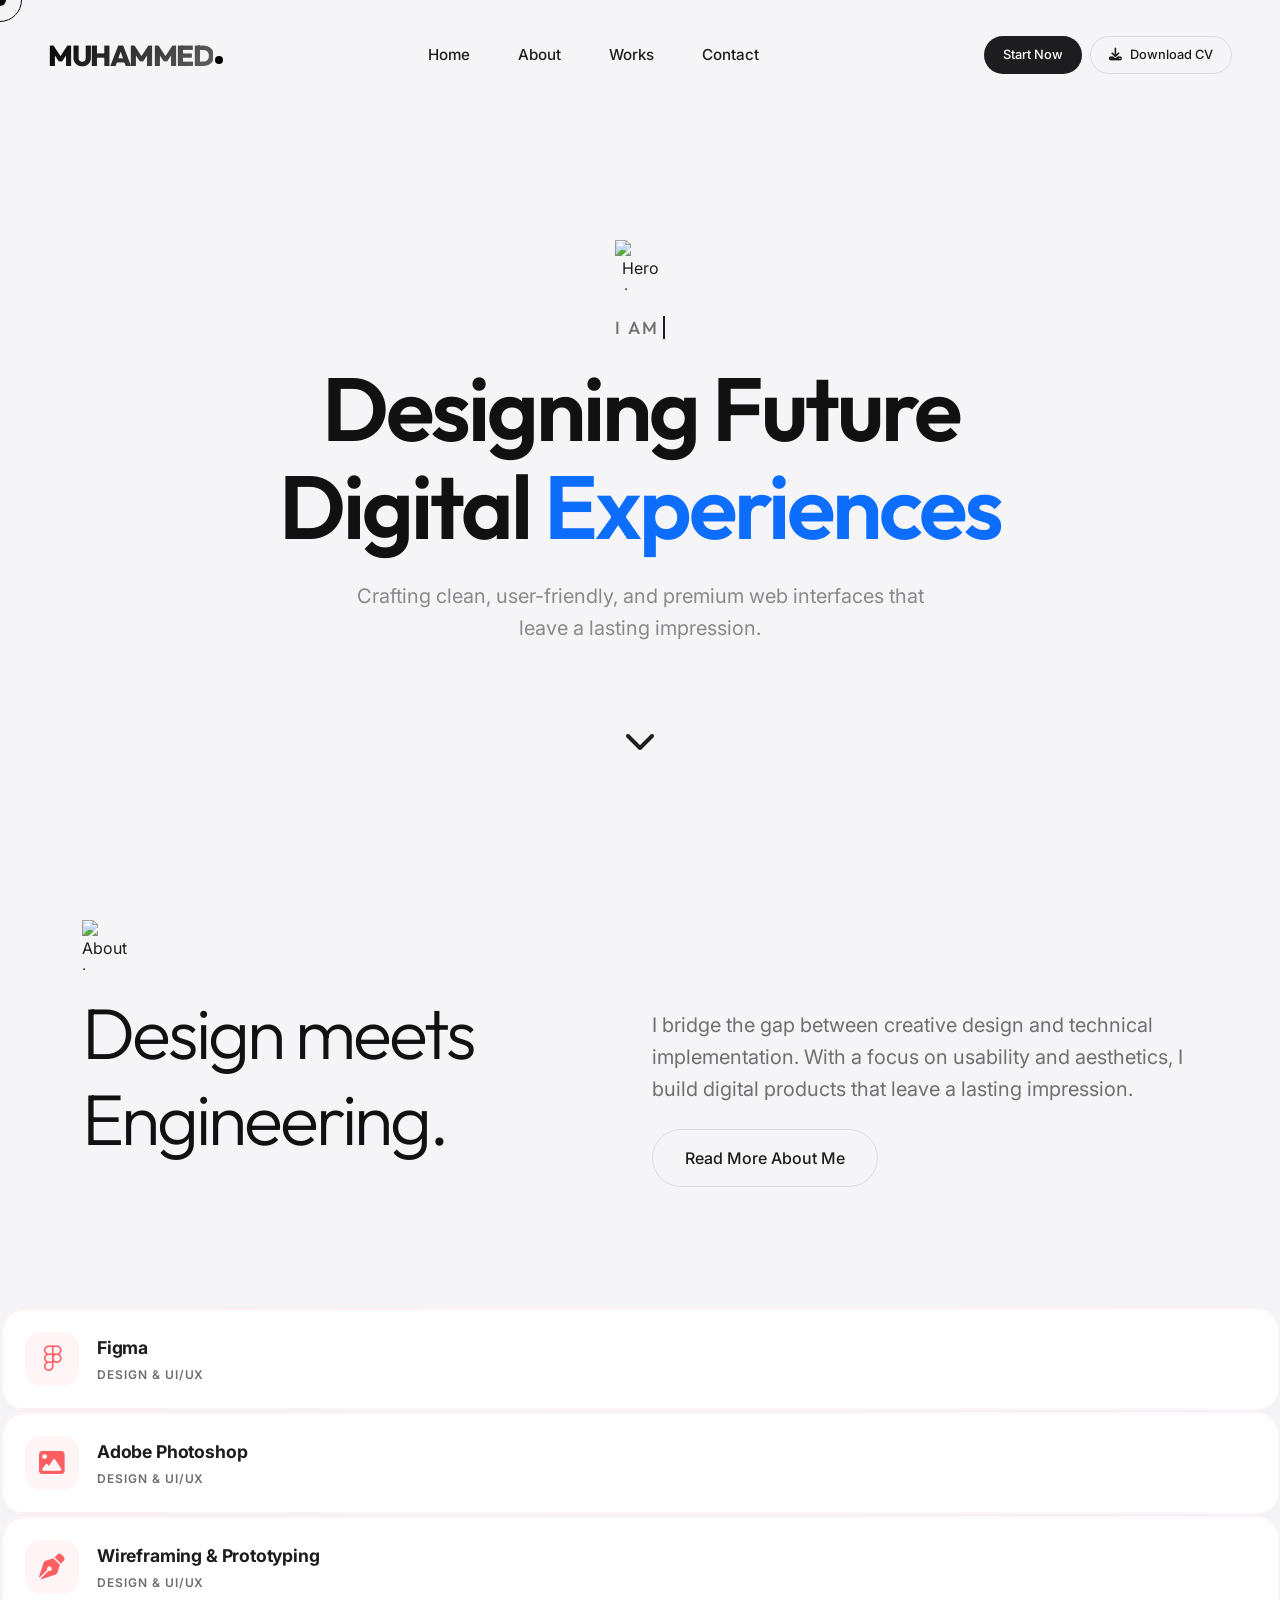
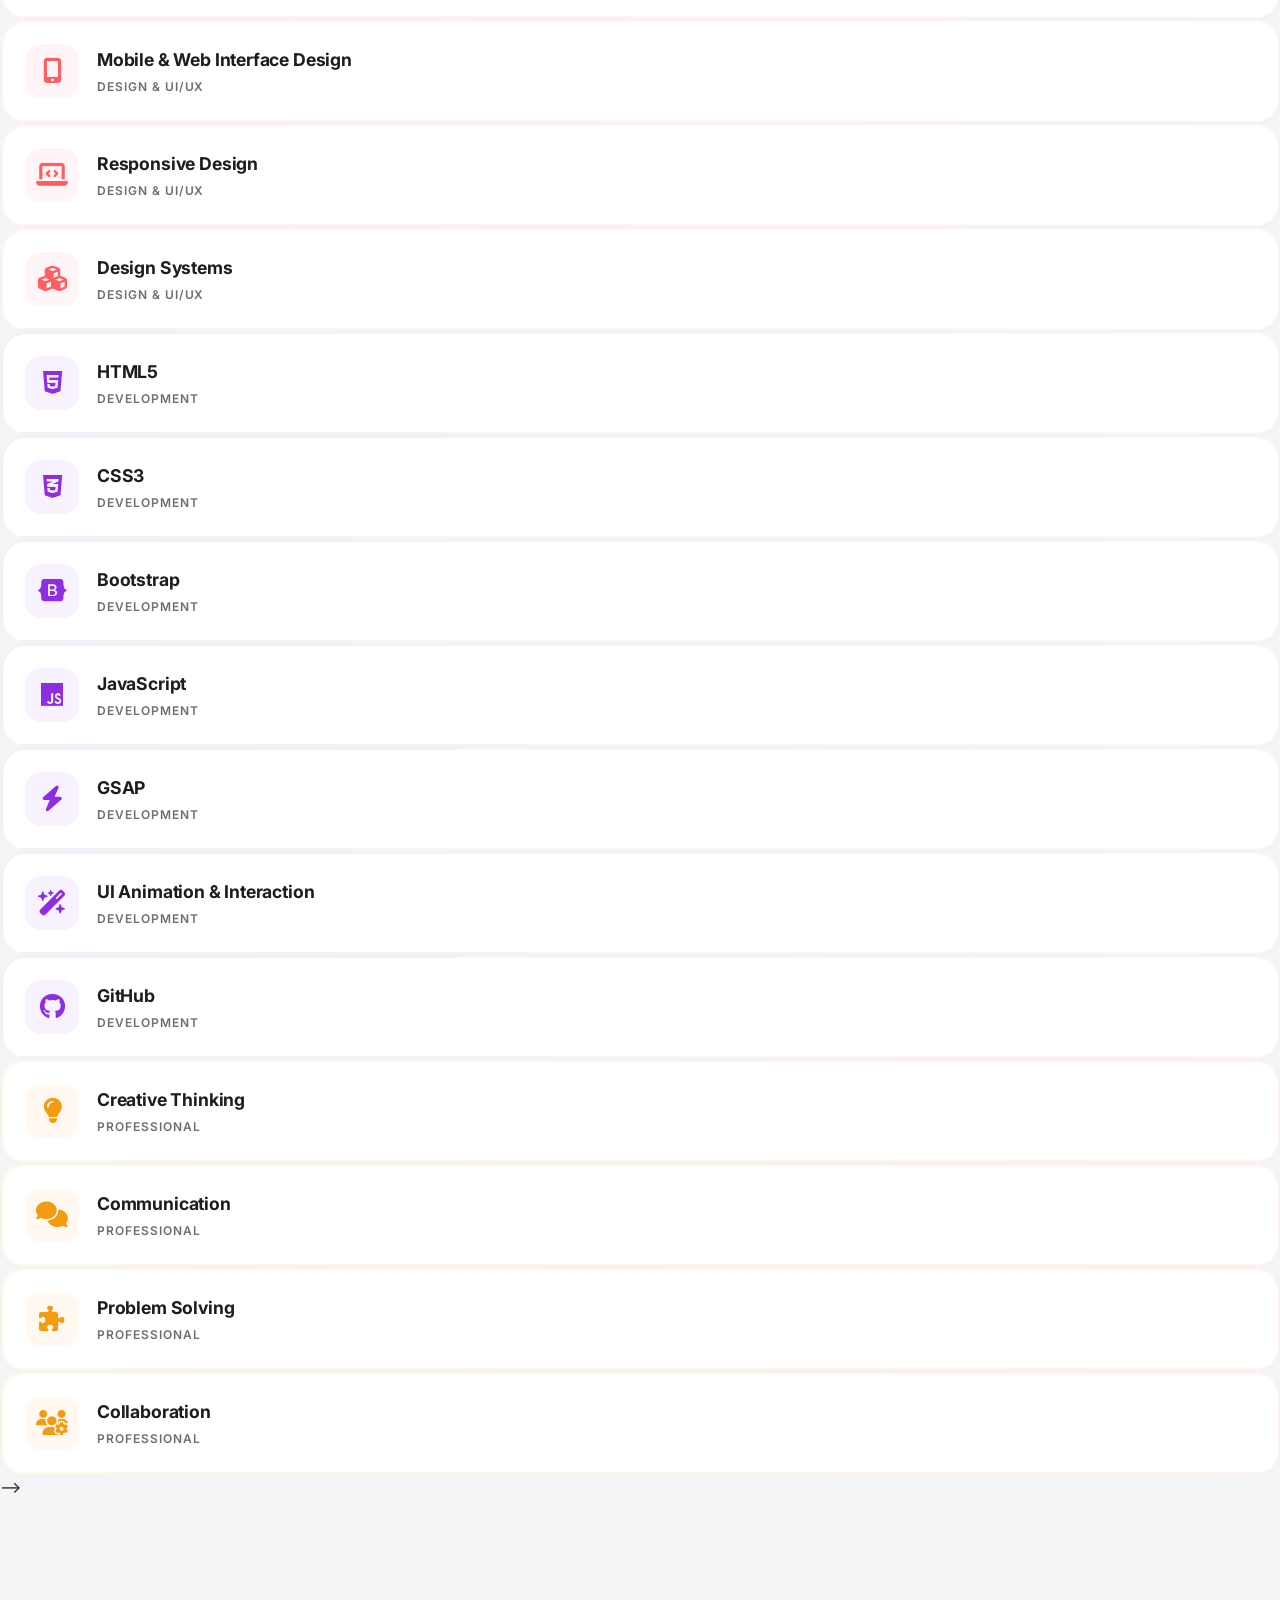
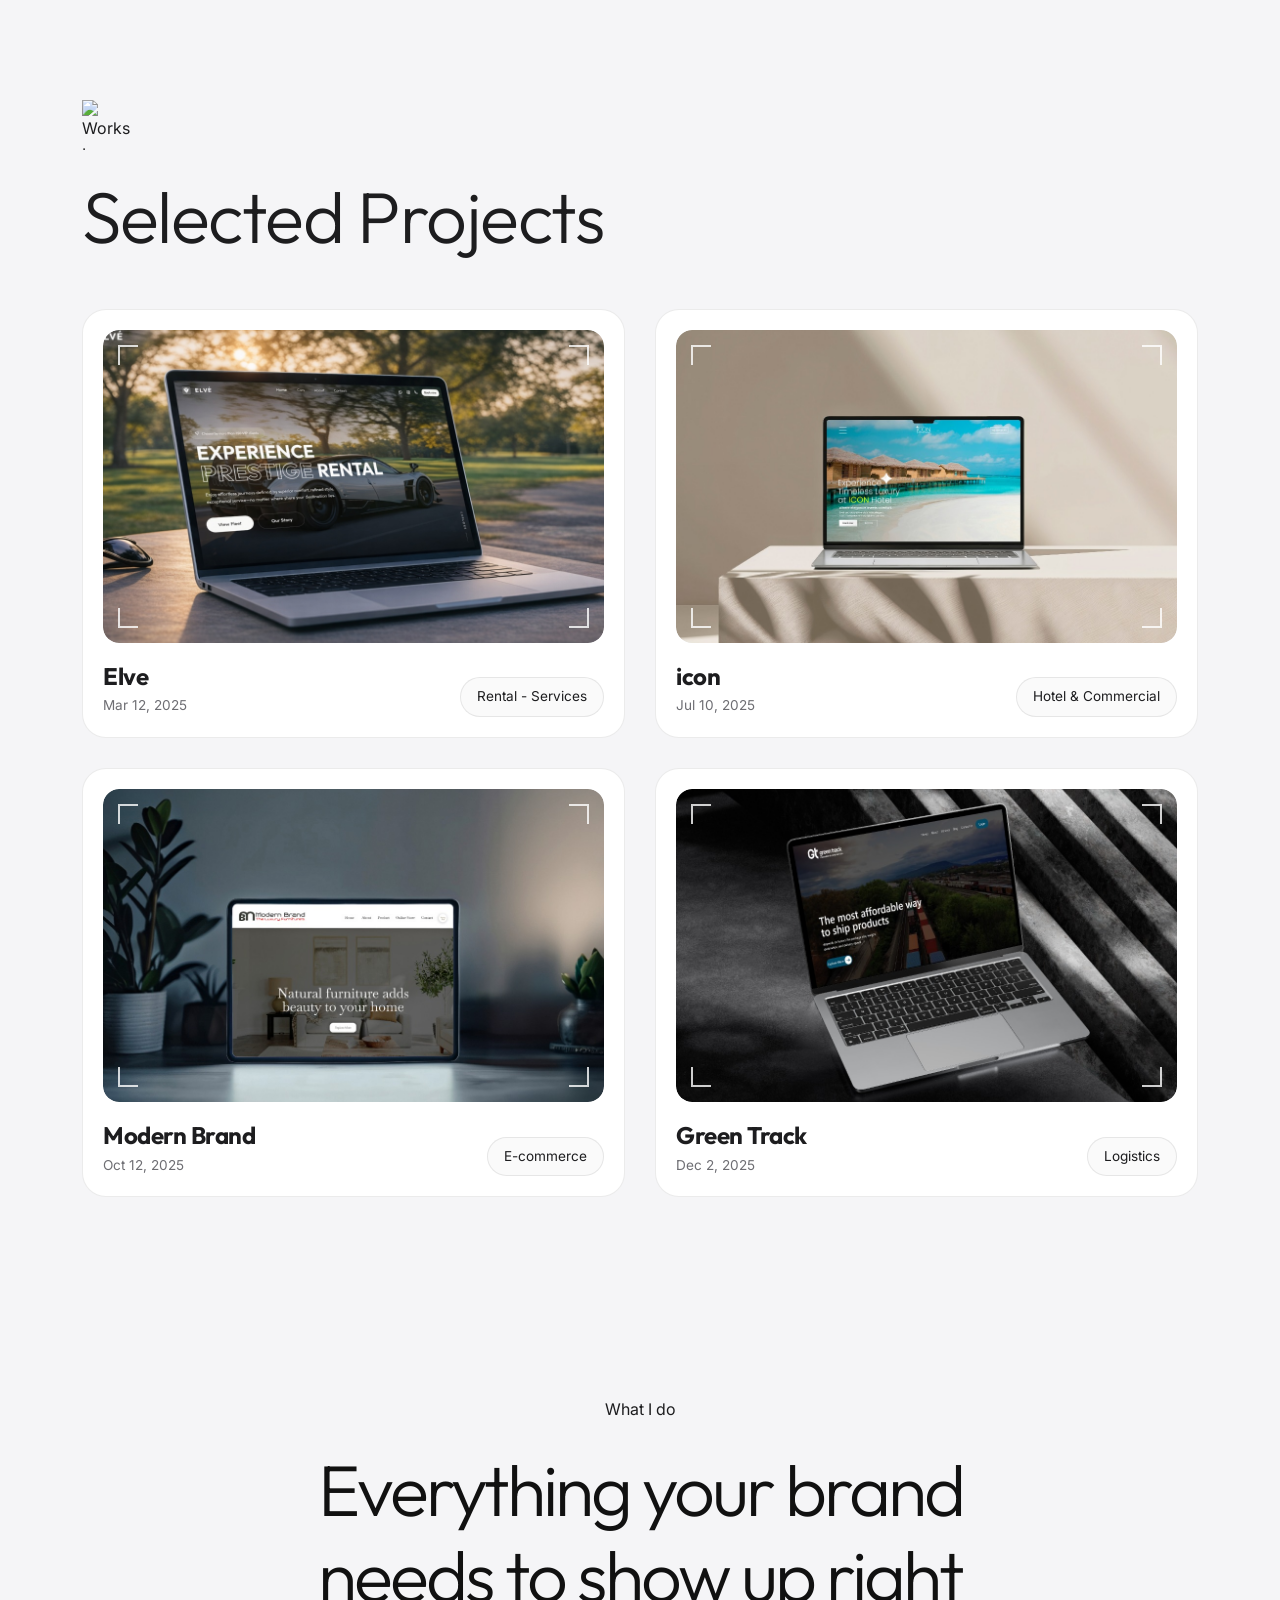
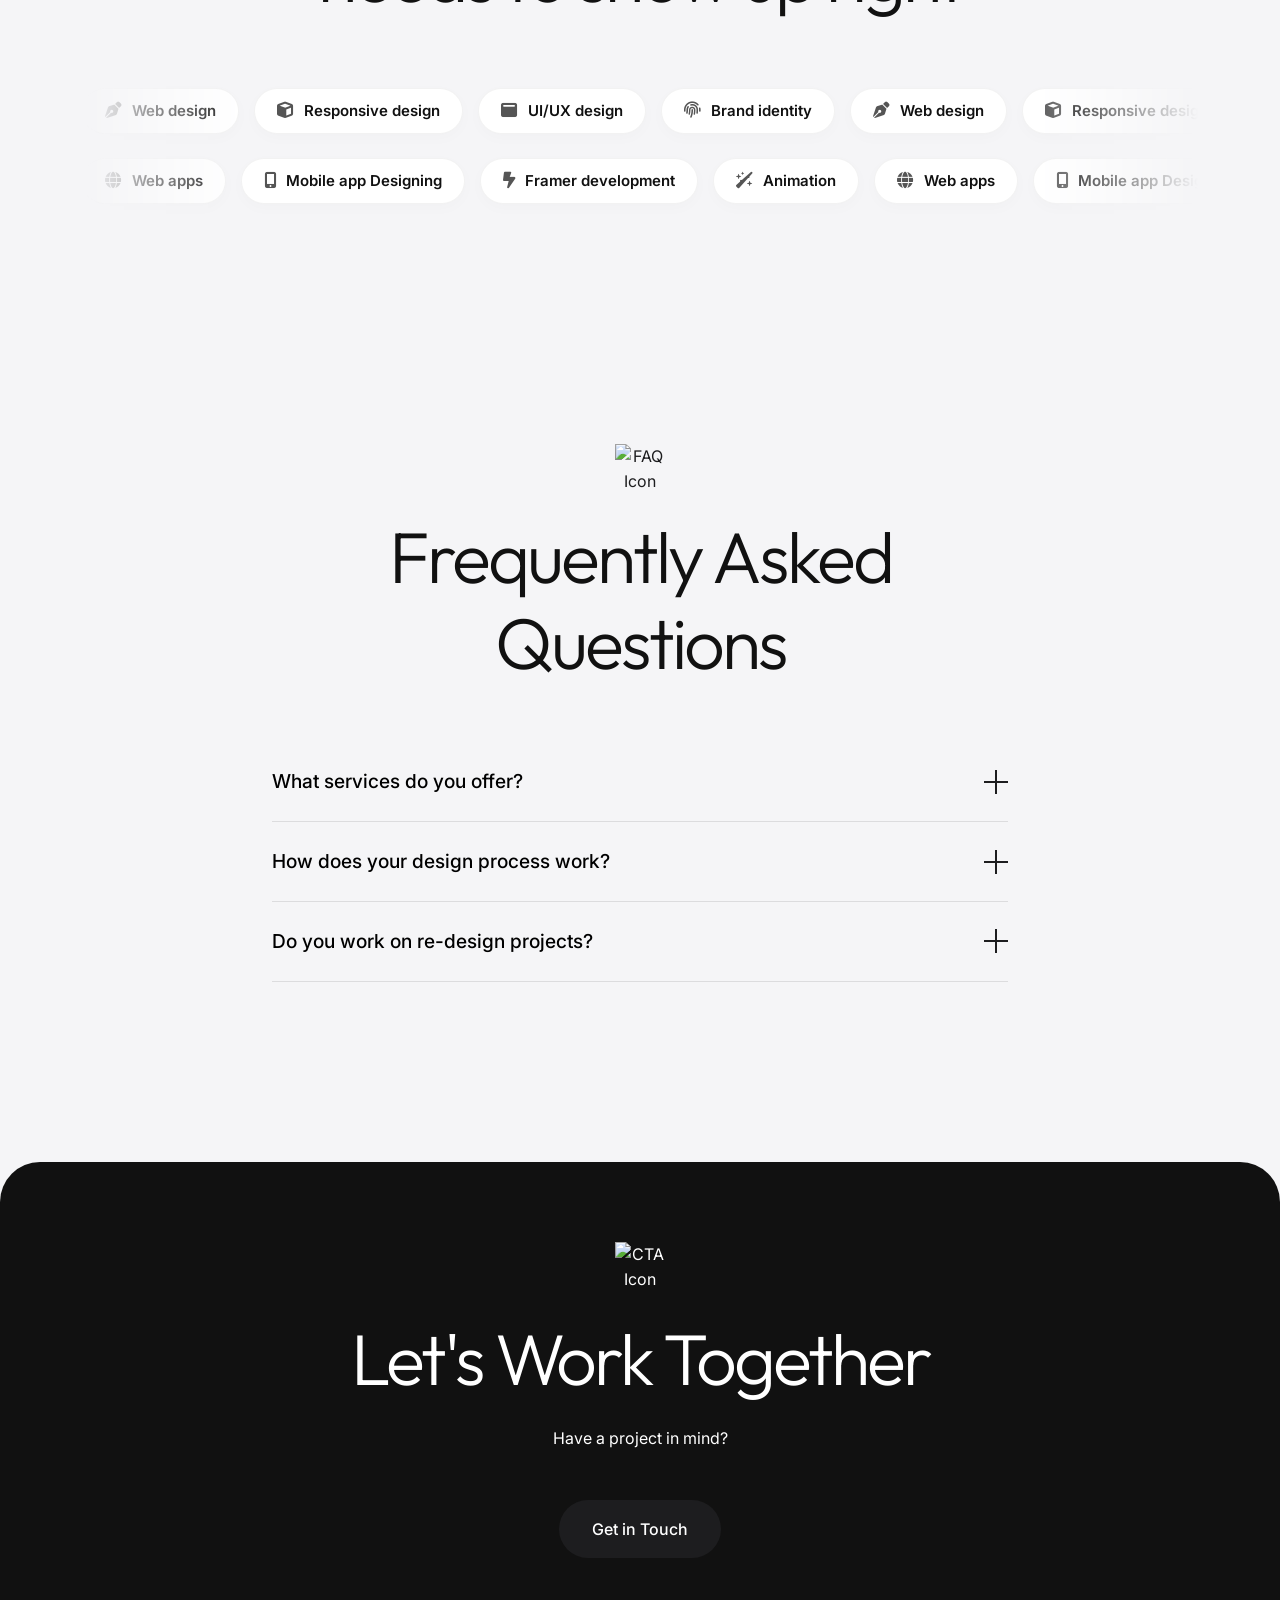
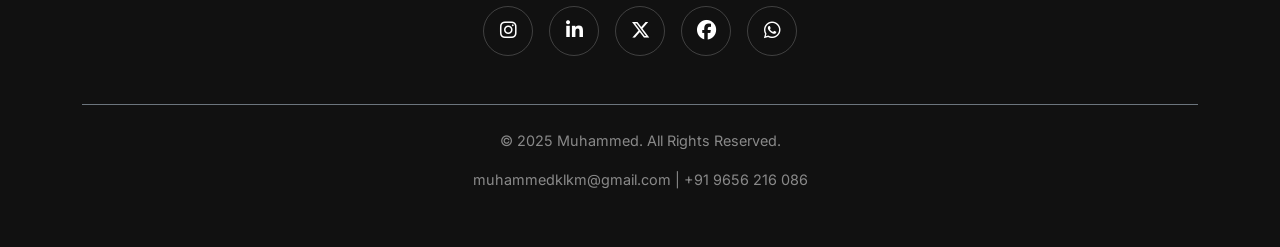
==== commit ea1ab6a2: "refactor: comment out the Skills section in index.html" ====
--- a/index.html
+++ b/index.html
@@ -92,7 +92,8 @@
         <a href="about.html" class="hover-target">About</a>
         <a href="works.html" class="hover-target">Works</a>
         <a href="contact.html" class="hover-target">Contact</a>
-        <a href="assets/MUHAMMED-K.pdf" download class="btn btn-secondary hover-target mt-4">Download CV</a>
+        <a href="assets/MUHAMMED-K.pdf" download="MUHAMMED-K.pdf" class="btn btn-secondary hover-target mt-4">Download
+            CV</a>
         <a href="https://forms.google.com" target="_blank" class="btn btn-primary hover-target mt-3">Start Now</a>
     </div>
 
@@ -151,7 +152,7 @@
             </section>
 
             <!-- Skills -->
-            <section class="section section-padding bg-white-pure">
+            <!-- <section class="section section-padding bg-white-pure">
                 <div class="container">
                     <div class="row">
                         <div class="col-12 text-center mb-5 fade-up">
@@ -162,9 +163,12 @@
                         </div>
                         <div class="col-12 mb-4 fade-up">
                             <div class="skills-filter-wrapper">
-                                <button class="skills-filter-btn active hover-target" data-filter="all">All Skills</button>
-                                <button class="skills-filter-btn hover-target" data-filter="design">Design & UI/UX</button>
-                                <button class="skills-filter-btn hover-target" data-filter="dev">Development & Tech</button>
+                                <button class="skills-filter-btn active hover-target" data-filter="all">All
+                                    Skills</button>
+                                <button class="skills-filter-btn hover-target" data-filter="design">Design &
+                                    UI/UX</button>
+                                <button class="skills-filter-btn hover-target" data-filter="dev">Development &
+                                    Tech</button>
                                 <button class="skills-filter-btn hover-target" data-filter="prof">Professional</button>
                             </div>
                         </div>
@@ -333,7 +337,7 @@
                         </div>
                     </div>
                 </div>
-            </section>
+            </section> -->
             <!-- Works (Stack Animation) -->
             <section class="section mt-200">
                 <div class="container">
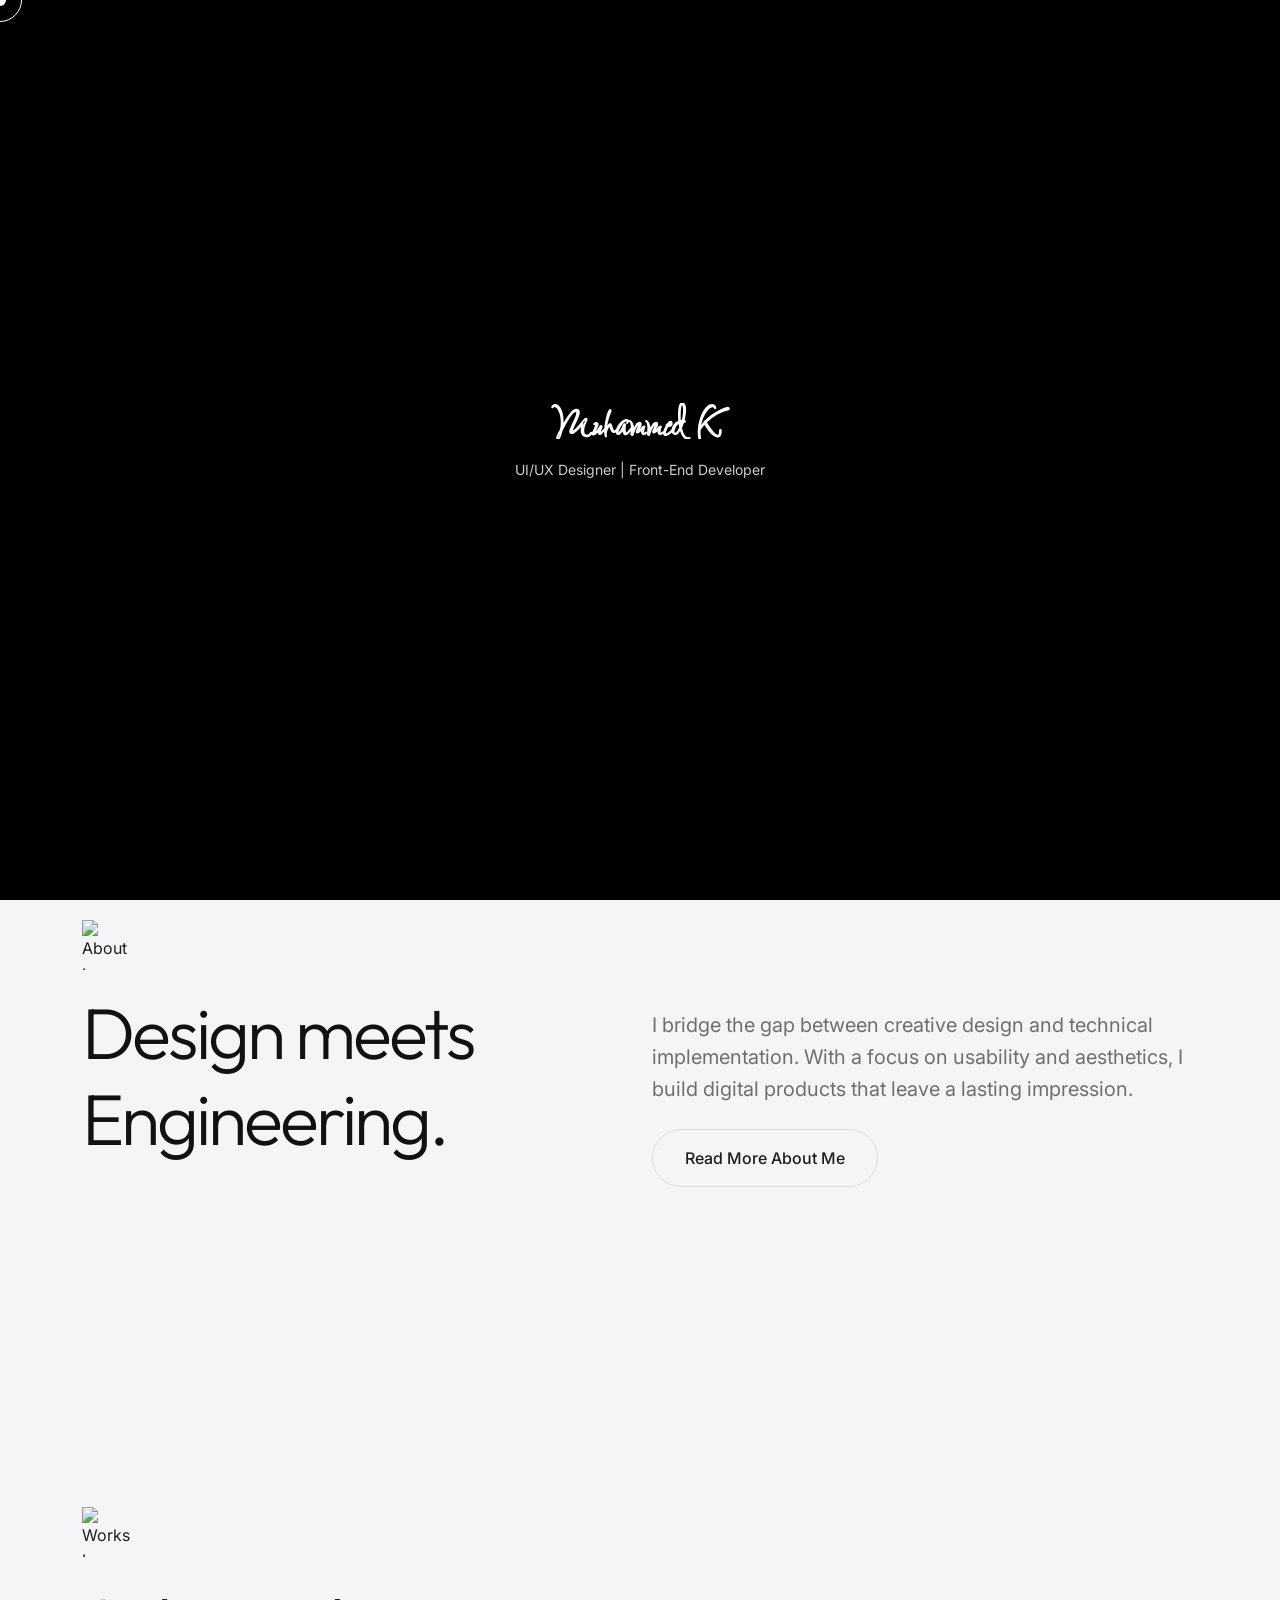
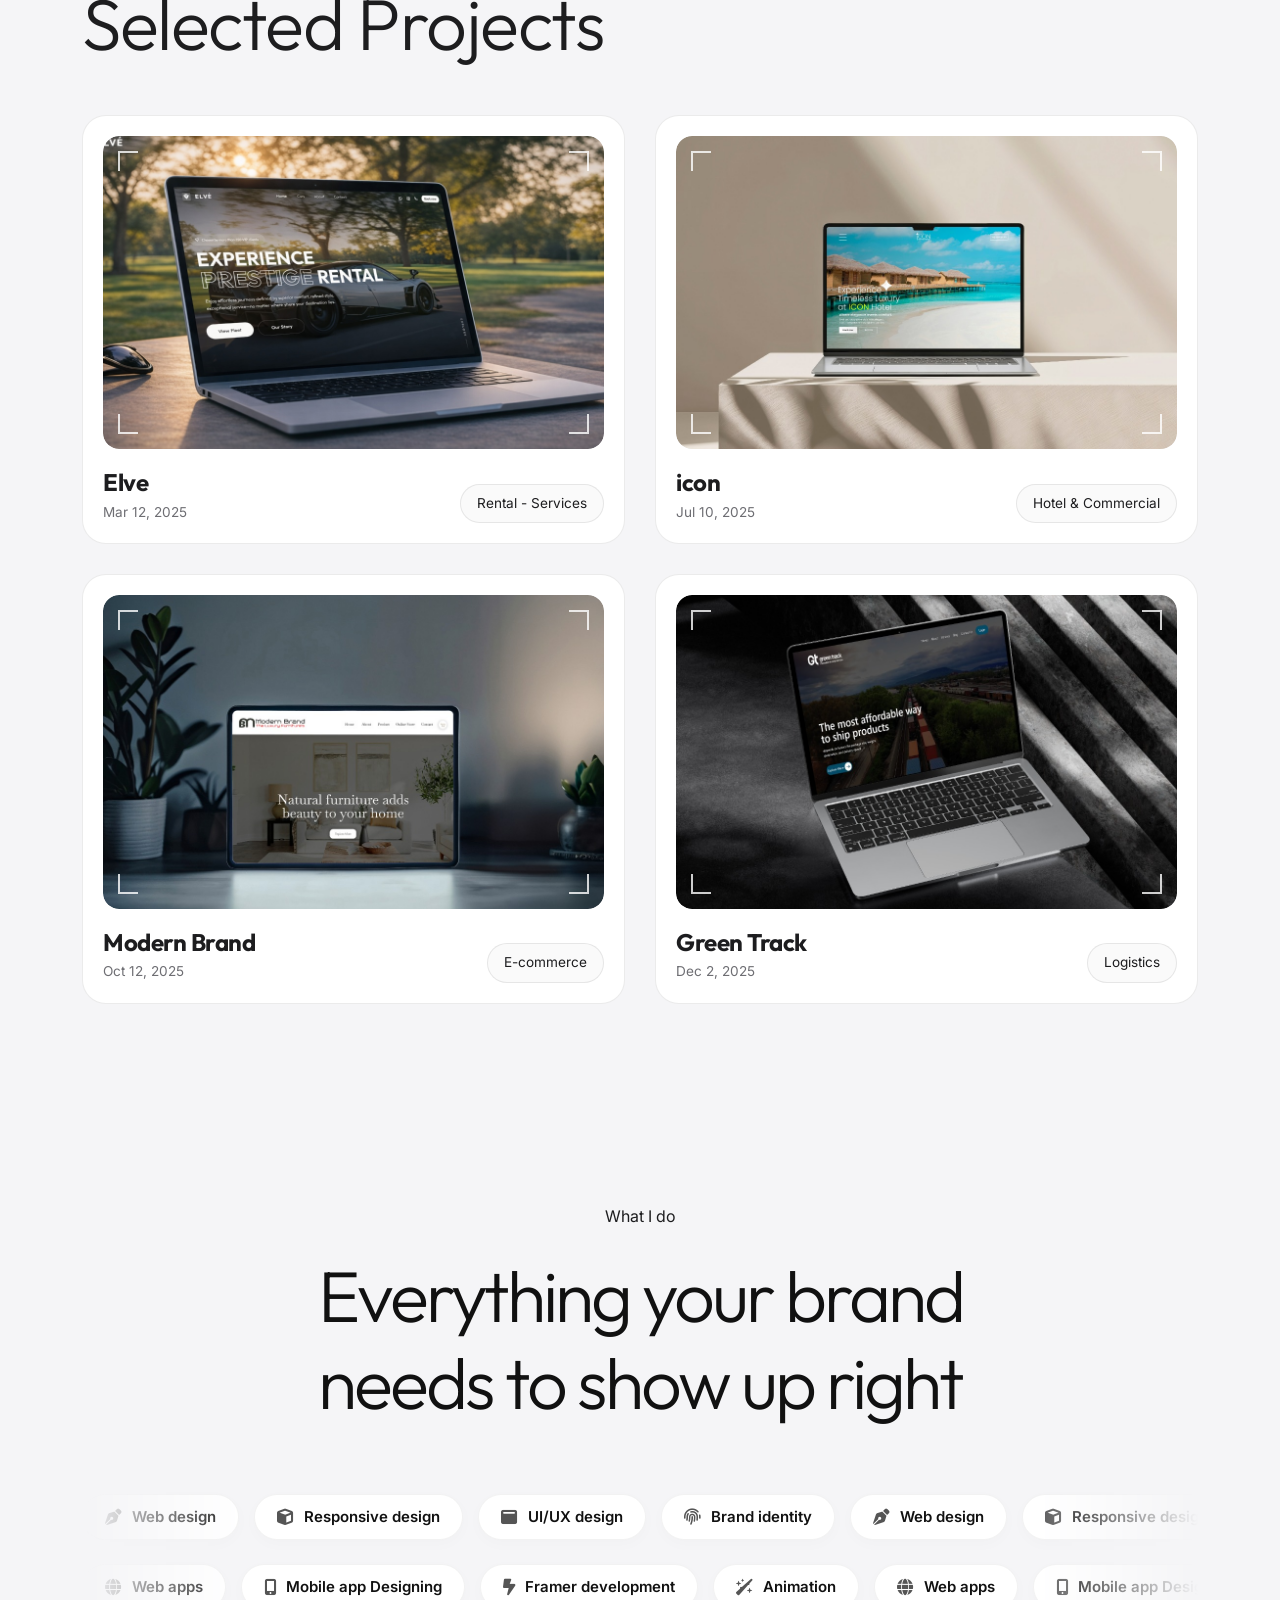
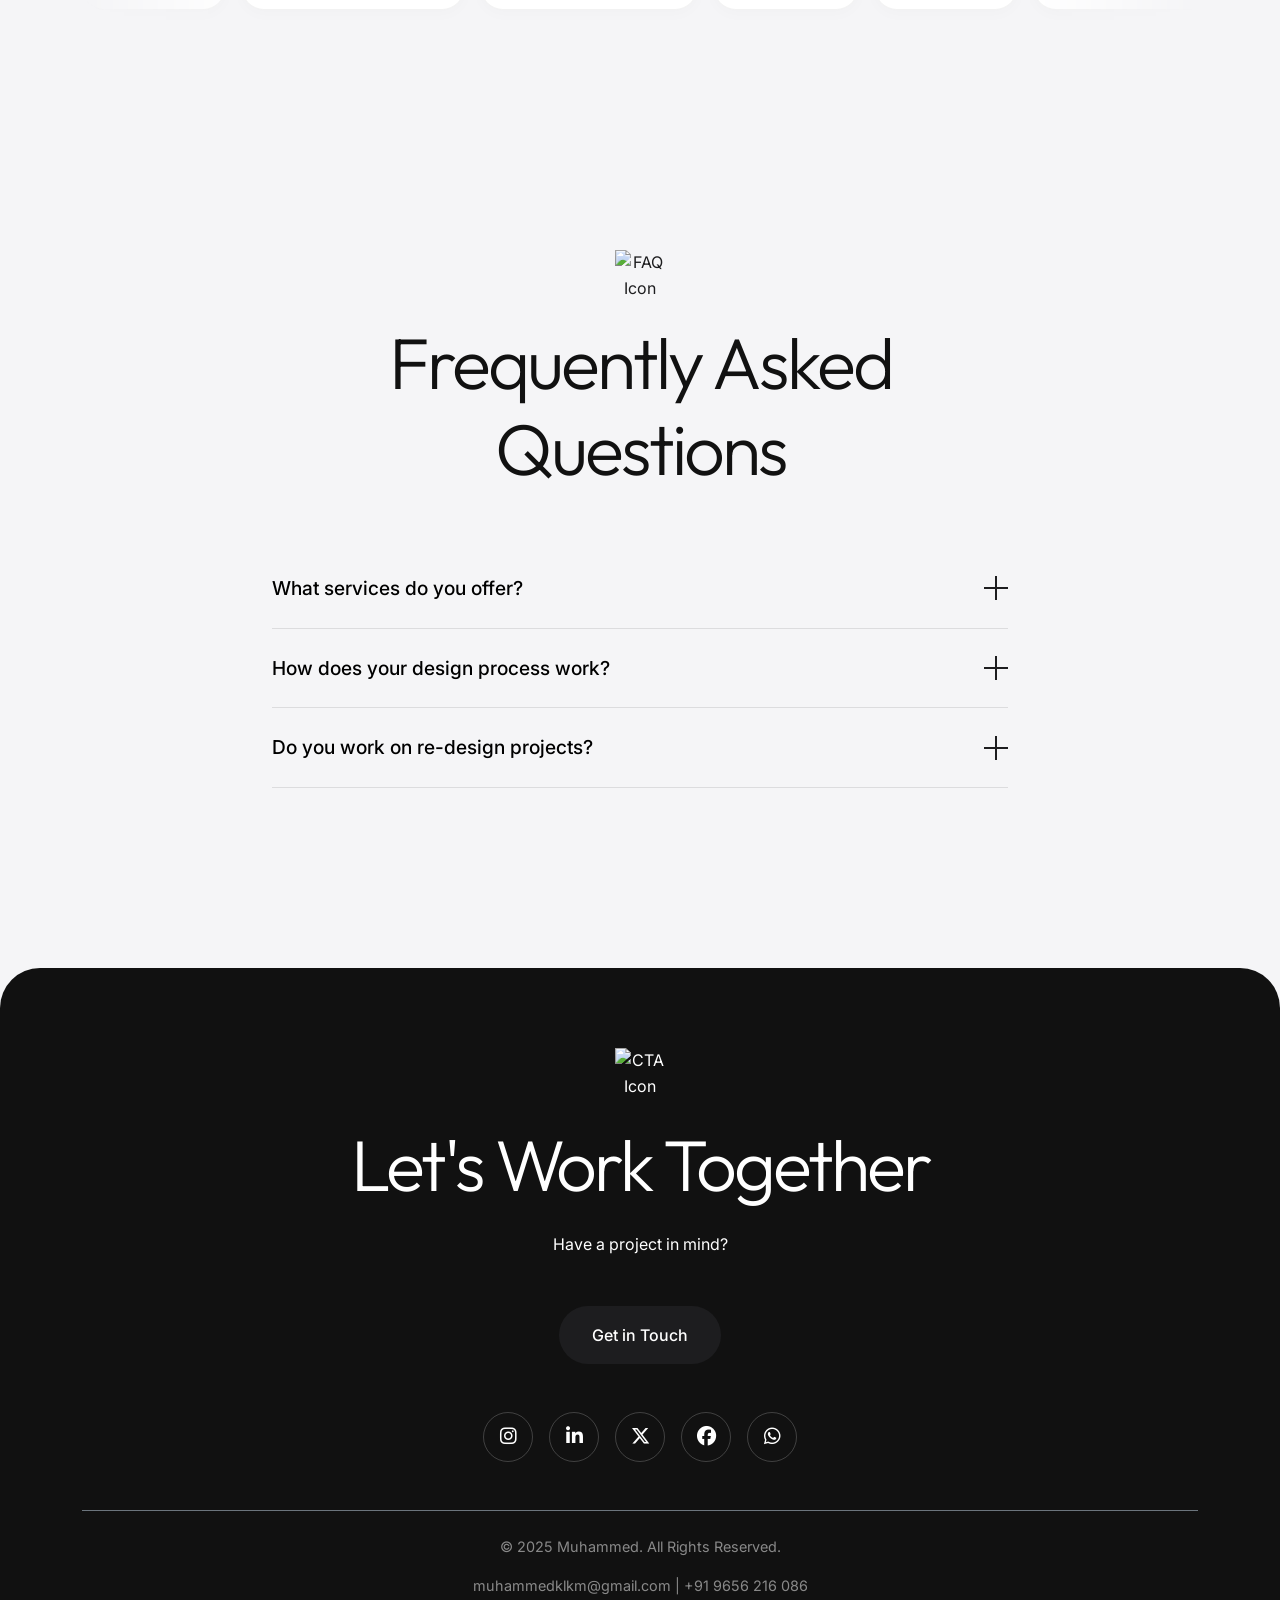
==== commit 9e8eee60: "chore: remove section labels and adjust whitespace in skills grid" ====
--- a/index.html
+++ b/index.html
@@ -175,7 +175,7 @@
 
                         <div class="col-lg-12 fade-up">
                             <div class="skills-redesign-grid">
-                                <!-- Design Skills -->
+                                
                                 <div class="skill-redesign-card cat-design hover-target">
                                     <div class="skill-redesign-icon-box">
                                         <i class="fa-brands fa-figma"></i>
@@ -231,7 +231,7 @@
                                     </div>
                                 </div>
 
-                                <!-- Development Skills -->
+                               
                                 <div class="skill-redesign-card cat-dev hover-target">
                                     <div class="skill-redesign-icon-box">
                                         <i class="fa-brands fa-html5"></i>
@@ -296,7 +296,6 @@
                                     </div>
                                 </div>
 
-                                <!-- Professional Skills -->
                                 <div class="skill-redesign-card cat-prof hover-target">
                                     <div class="skill-redesign-icon-box">
                                         <i class="fa-solid fa-lightbulb"></i>
@@ -338,6 +337,8 @@
                     </div>
                 </div>
             </section> -->
+
+            
             <!-- Works (Stack Animation) -->
             <section class="section mt-200">
                 <div class="container">
